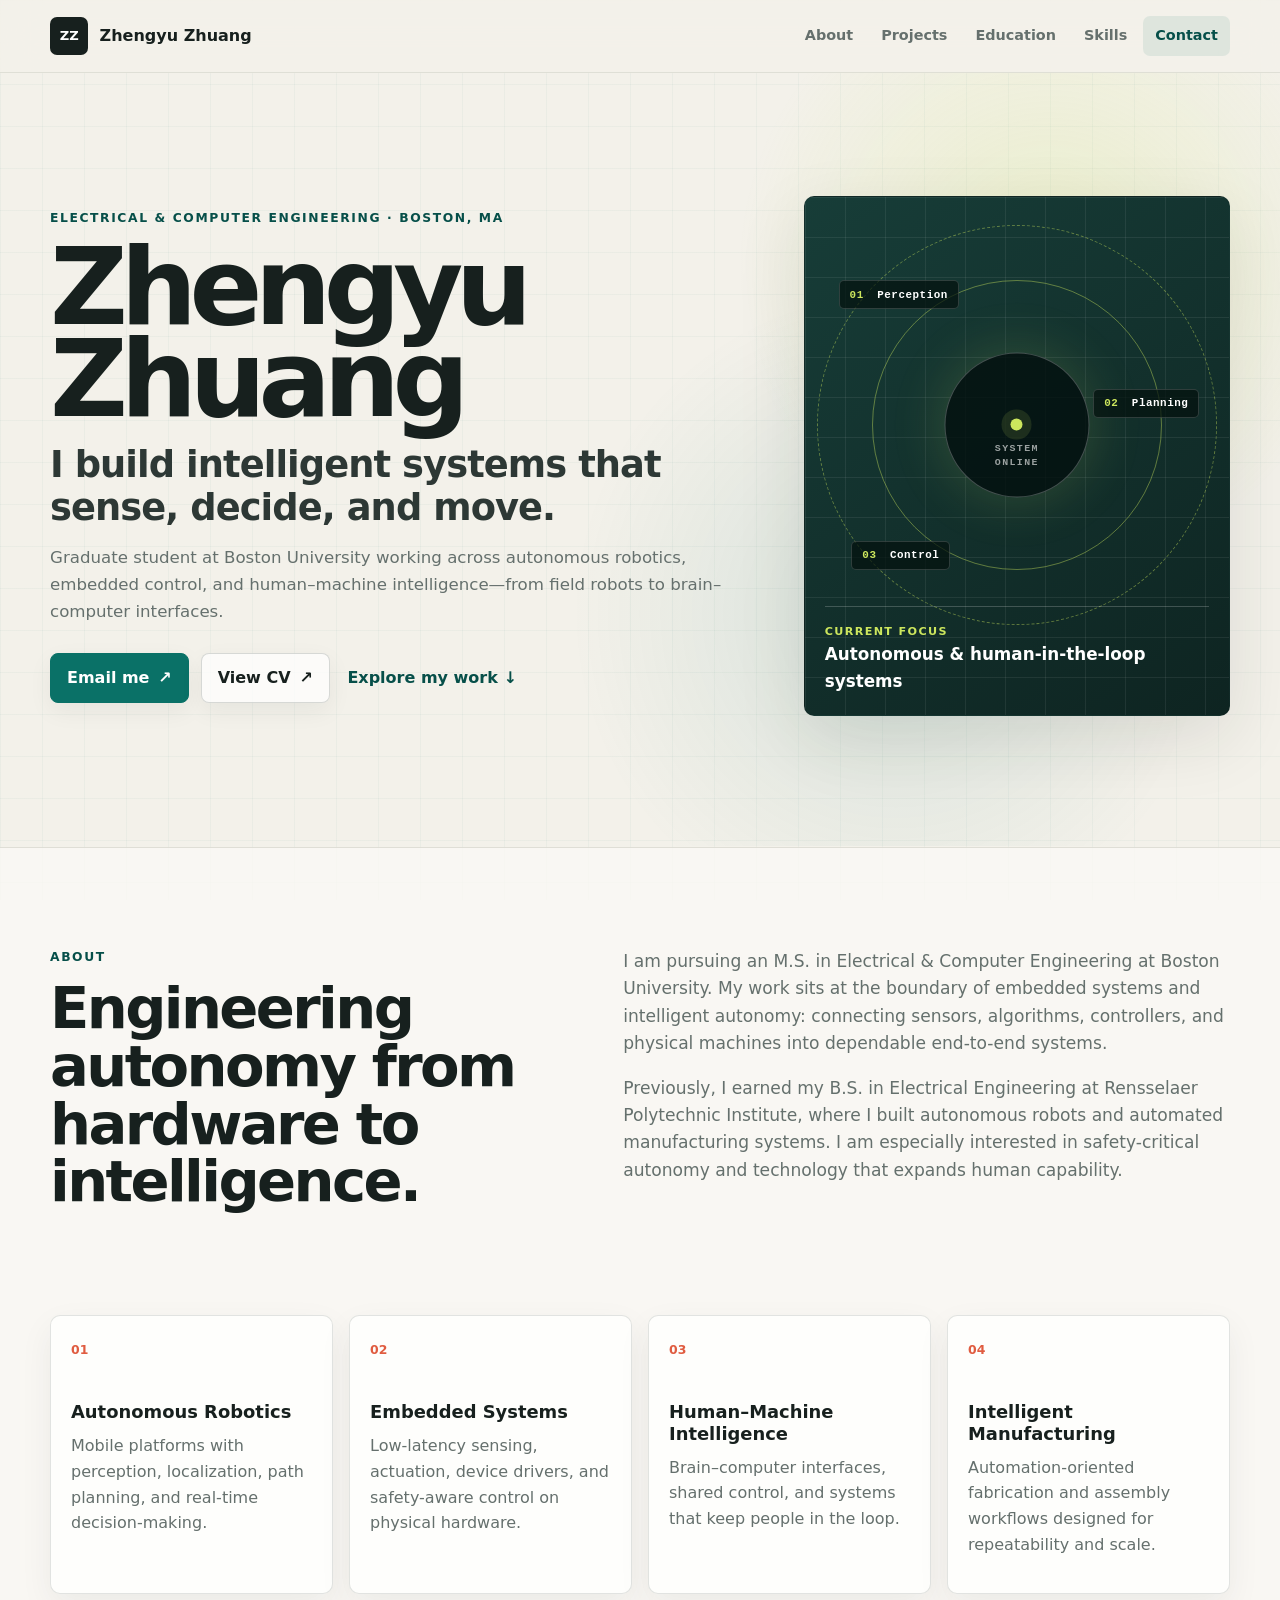
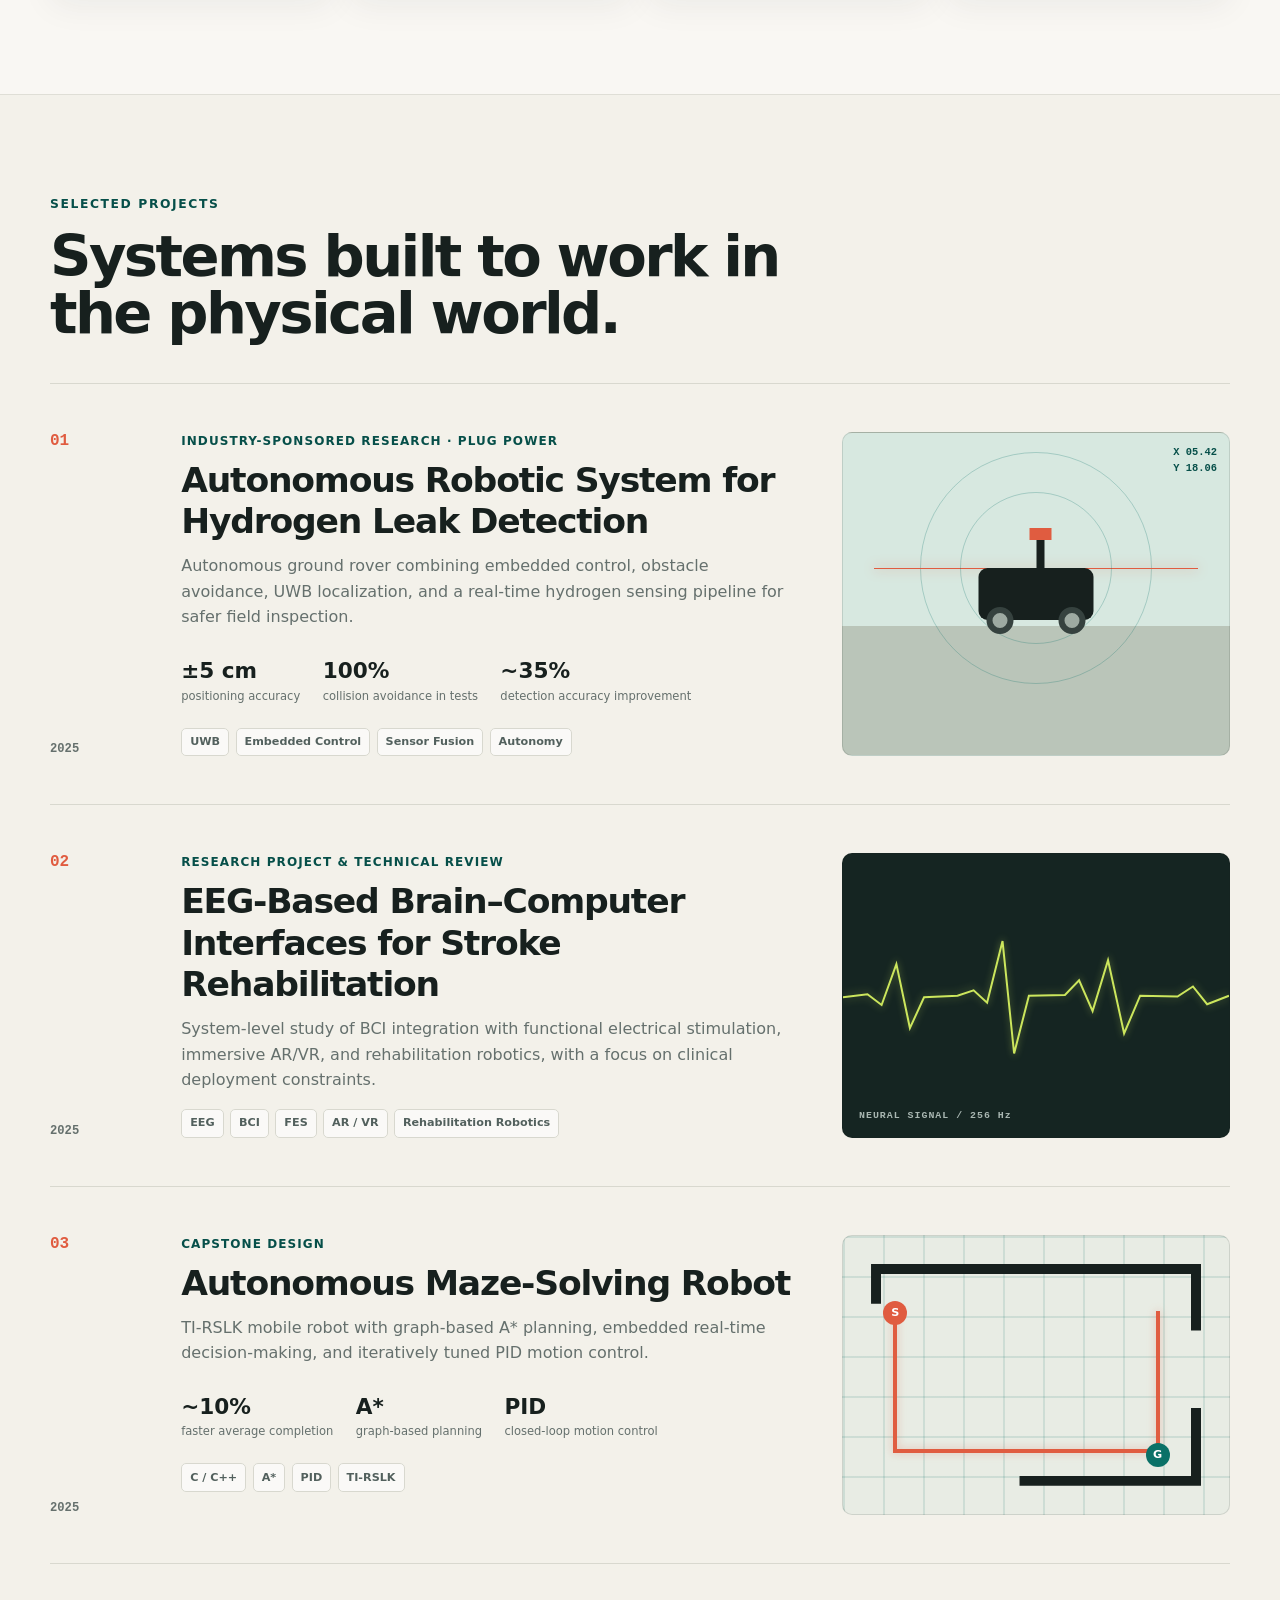
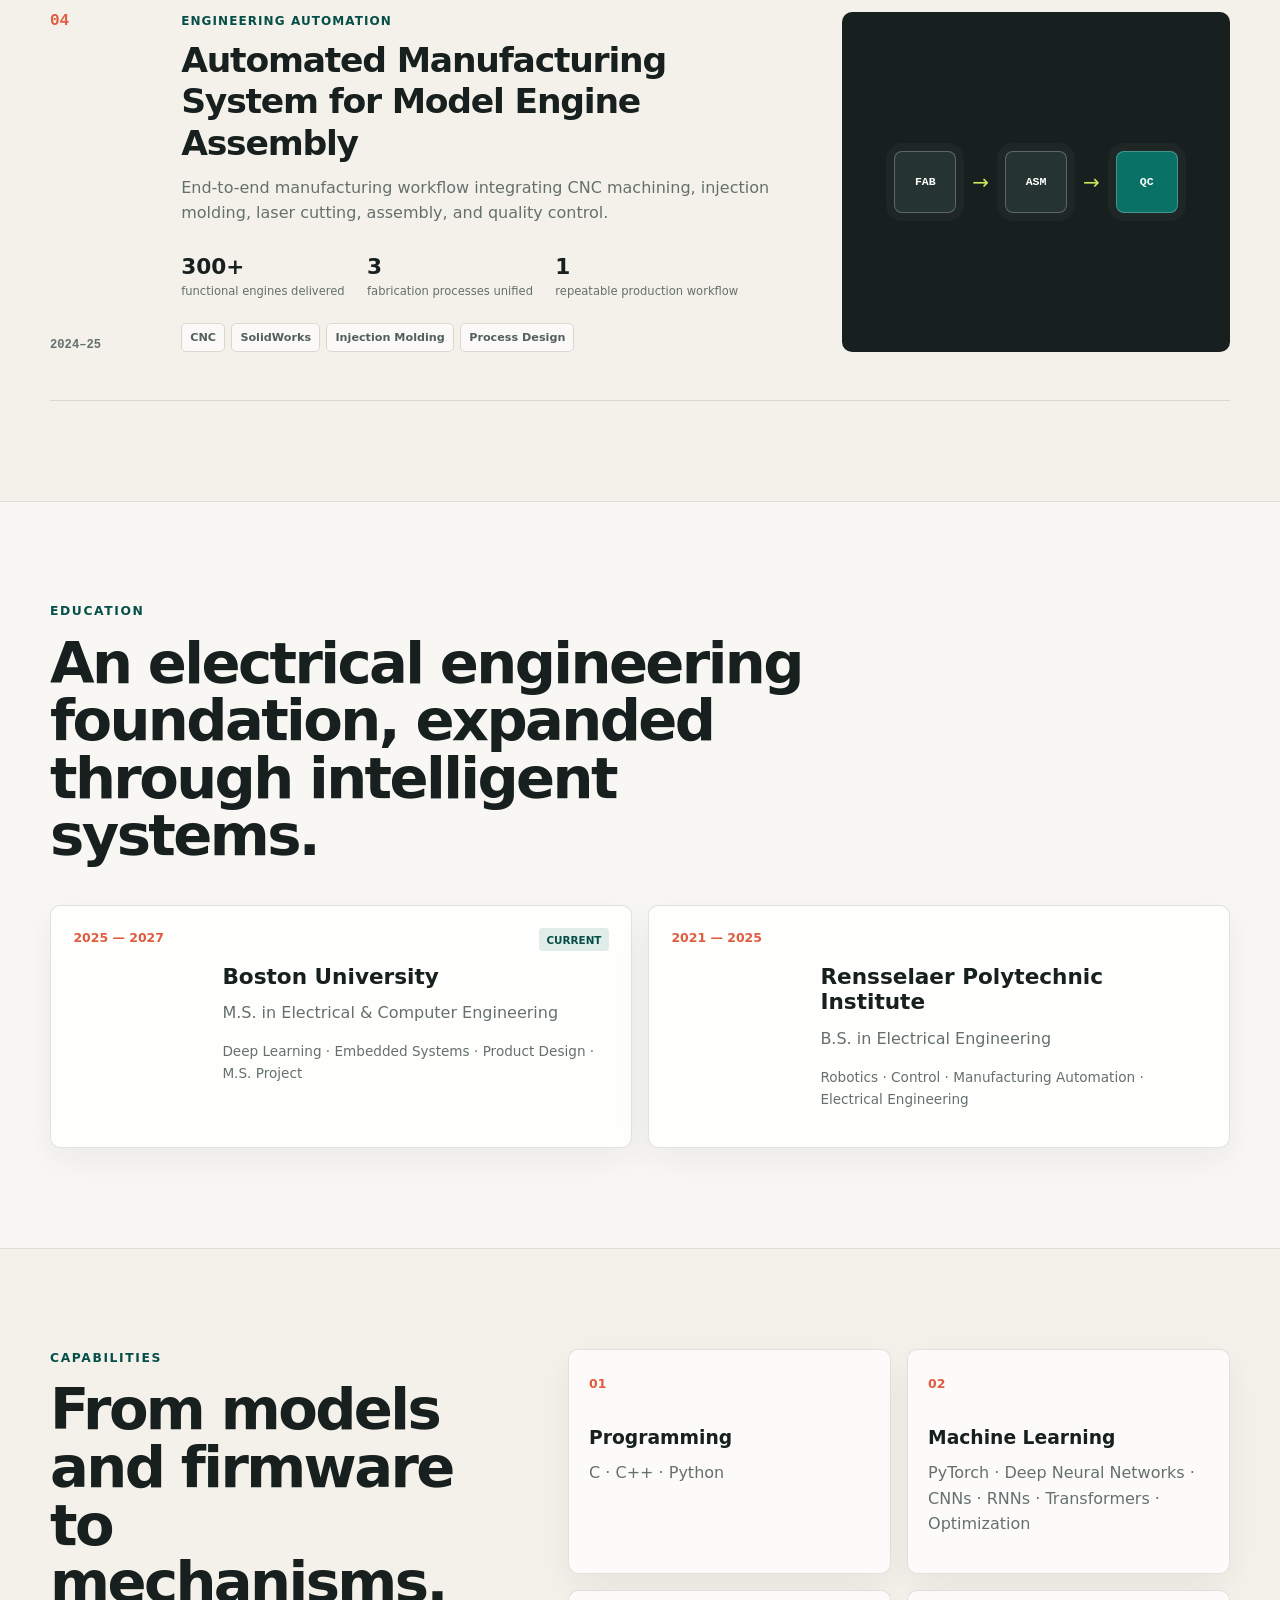
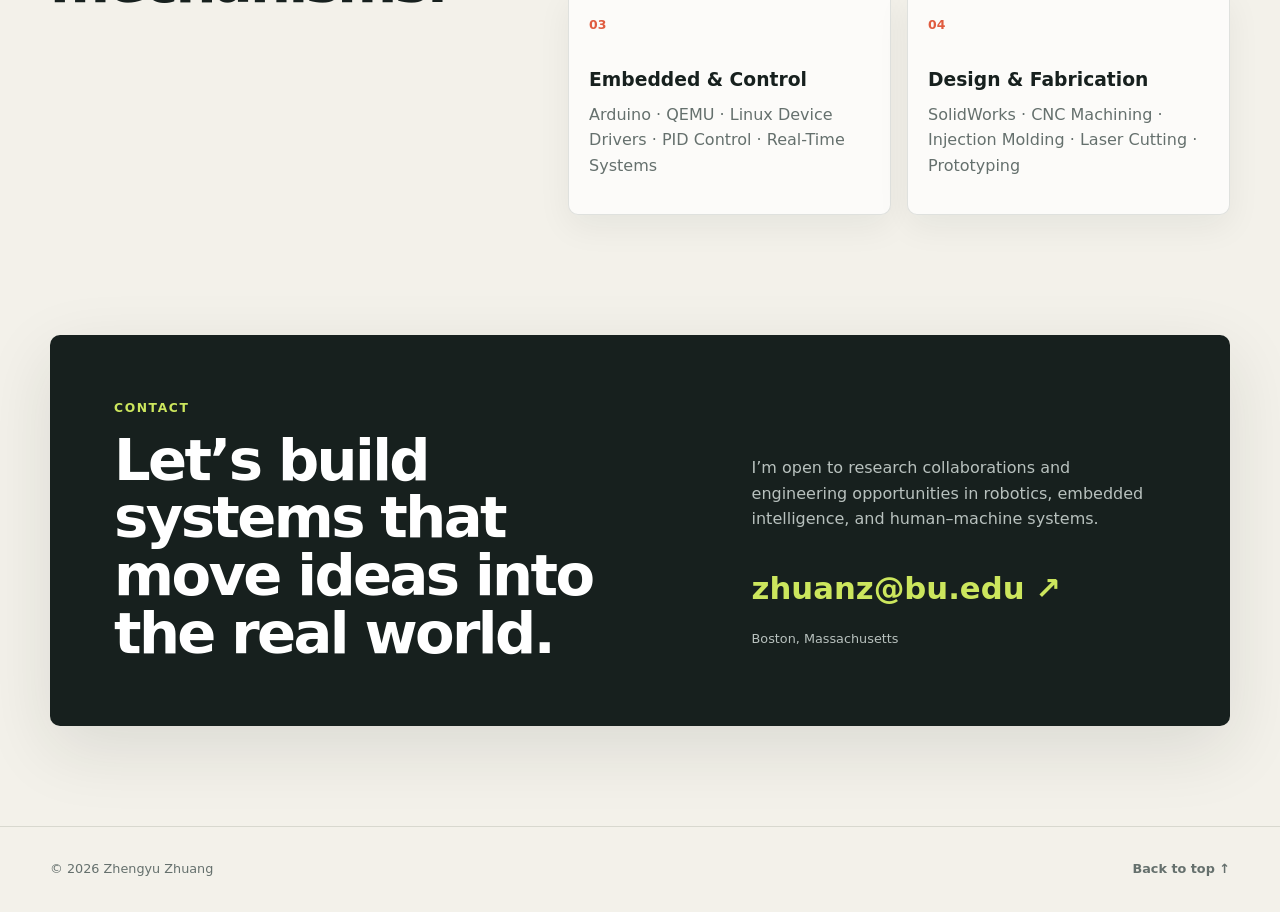
==== index.html @ 69a9e0a8 "Launch personal portfolio website" ====
<!doctype html>
<html lang="en">
<head>
  <meta charset="utf-8">
  <meta name="viewport" content="width=device-width, initial-scale=1">
  <meta name="description" content="Zhengyu Zhuang — electrical and computer engineering graduate student building autonomous robots, embedded systems, and human-machine interfaces.">
  <meta name="theme-color" content="#f3f1ea">
  <title>Zhengyu Zhuang · Robotics & Embedded Intelligence</title>
  <link rel="stylesheet" href="styles.css">
  <script src="script.js" defer></script>
</head>
<body>
  <a class="skip-link" href="#main">Skip to content</a>

  <header class="site-header" id="top">
    <nav class="nav-shell" aria-label="Primary navigation">
      <a class="brand" href="#top" aria-label="Zhengyu Zhuang, home">
        <span class="brand-mark">ZZ</span>
        <span>Zhengyu Zhuang</span>
      </a>
      <button class="nav-toggle" type="button" aria-expanded="false" aria-controls="nav-links" aria-label="Open navigation">
        <span></span><span></span>
      </button>
      <div class="nav-links" id="nav-links">
        <a href="#about">About</a>
        <a href="#projects">Projects</a>
        <a href="#education">Education</a>
        <a href="#skills">Skills</a>
        <a href="#contact">Contact</a>
      </div>
    </nav>
  </header>

  <main id="main">
    <section class="hero section-band" aria-labelledby="hero-title">
      <div class="page-grid hero-grid">
        <div class="hero-copy reveal">
          <p class="eyebrow">Electrical & Computer Engineering · Boston, MA</p>
          <h1 id="hero-title">Zhengyu<br>Zhuang</h1>
          <p class="hero-tagline">I build intelligent systems that sense, decide, and move.</p>
          <p class="hero-summary">Graduate student at Boston University working across autonomous robotics, embedded control, and human–machine intelligence—from field robots to brain–computer interfaces.</p>
          <div class="hero-actions">
            <a class="button button-primary" href="mailto:zhuanz@bu.edu">Email me <span aria-hidden="true">↗</span></a>
            <a class="button" href="assets/Zhengyu_Zhuang_CV.pdf" target="_blank" rel="noopener">View CV <span aria-hidden="true">↗</span></a>
            <a class="text-link" href="#projects">Explore my work <span aria-hidden="true">↓</span></a>
          </div>
        </div>

        <div class="hero-visual reveal" aria-label="Abstract robotics system diagram">
          <div class="visual-grid" aria-hidden="true"></div>
          <div class="orbit orbit-one" aria-hidden="true"></div>
          <div class="orbit orbit-two" aria-hidden="true"></div>
          <div class="robot-core" aria-hidden="true">
            <span class="core-dot"></span>
            <span class="core-label">SYSTEM<br>ONLINE</span>
          </div>
          <div class="metric metric-a"><span>01</span> Perception</div>
          <div class="metric metric-b"><span>02</span> Planning</div>
          <div class="metric metric-c"><span>03</span> Control</div>
          <div class="visual-caption">
            <span>Current focus</span>
            <strong>Autonomous & human-in-the-loop systems</strong>
          </div>
        </div>
      </div>
    </section>

    <section class="section-band about-band" id="about" aria-labelledby="about-title">
      <div class="page-grid">
        <div class="about-grid">
          <div class="section-heading reveal">
            <p class="eyebrow">About</p>
            <h2 id="about-title">Engineering autonomy from hardware to intelligence.</h2>
          </div>
          <div class="about-copy reveal">
            <p>I am pursuing an M.S. in Electrical & Computer Engineering at Boston University. My work sits at the boundary of embedded systems and intelligent autonomy: connecting sensors, algorithms, controllers, and physical machines into dependable end-to-end systems.</p>
            <p>Previously, I earned my B.S. in Electrical Engineering at Rensselaer Polytechnic Institute, where I built autonomous robots and automated manufacturing systems. I am especially interested in safety-critical autonomy and technology that expands human capability.</p>
          </div>
        </div>

        <div class="interest-grid">
          <article class="interest-card reveal"><span>01</span><h3>Autonomous Robotics</h3><p>Mobile platforms with perception, localization, path planning, and real-time decision-making.</p></article>
          <article class="interest-card reveal"><span>02</span><h3>Embedded Systems</h3><p>Low-latency sensing, actuation, device drivers, and safety-aware control on physical hardware.</p></article>
          <article class="interest-card reveal"><span>03</span><h3>Human–Machine Intelligence</h3><p>Brain–computer interfaces, shared control, and systems that keep people in the loop.</p></article>
          <article class="interest-card reveal"><span>04</span><h3>Intelligent Manufacturing</h3><p>Automation-oriented fabrication and assembly workflows designed for repeatability and scale.</p></article>
        </div>
      </div>
    </section>

    <section class="section-band" id="projects" aria-labelledby="projects-title">
      <div class="page-grid">
        <div class="section-heading reveal">
          <p class="eyebrow">Selected projects</p>
          <h2 id="projects-title">Systems built to work in the physical world.</h2>
        </div>

        <div class="project-list">
          <article class="project-card reveal">
            <div class="project-index"><span>01</span><span>2025</span></div>
            <div class="project-content">
              <p class="project-kicker">Industry-sponsored research · Plug Power</p>
              <h3>Autonomous Robotic System for Hydrogen Leak Detection</h3>
              <p>Autonomous ground rover combining embedded control, obstacle avoidance, UWB localization, and a real-time hydrogen sensing pipeline for safer field inspection.</p>
              <ul class="results">
                <li><strong>±5 cm</strong><span>positioning accuracy</span></li>
                <li><strong>100%</strong><span>collision avoidance in tests</span></li>
                <li><strong>~35%</strong><span>detection accuracy improvement</span></li>
              </ul>
              <div class="tag-row"><span>UWB</span><span>Embedded Control</span><span>Sensor Fusion</span><span>Autonomy</span></div>
            </div>
            <div class="project-graphic rover-graphic" aria-hidden="true">
              <div class="scan-line"></div><div class="rover"><i></i><i></i><b></b></div>
              <span class="coordinate">X 05.42<br>Y 18.06</span>
            </div>
          </article>

          <article class="project-card reveal">
            <div class="project-index"><span>02</span><span>2025</span></div>
            <div class="project-content">
              <p class="project-kicker">Research project & technical review</p>
              <h3>EEG-Based Brain–Computer Interfaces for Stroke Rehabilitation</h3>
              <p>System-level study of BCI integration with functional electrical stimulation, immersive AR/VR, and rehabilitation robotics, with a focus on clinical deployment constraints.</p>
              <div class="tag-row"><span>EEG</span><span>BCI</span><span>FES</span><span>AR / VR</span><span>Rehabilitation Robotics</span></div>
            </div>
            <div class="project-graphic signal-graphic" aria-hidden="true">
              <svg viewBox="0 0 600 220" preserveAspectRatio="none"><path d="M0 112 L38 108 L60 122 L83 69 L104 152 L126 112 L178 110 L203 103 L224 119 L248 39 L266 185 L289 110 L345 109 L367 90 L388 130 L412 64 L437 159 L462 110 L520 111 L544 98 L566 121 L600 110"/></svg>
              <span>NEURAL SIGNAL / 256 Hz</span>
            </div>
          </article>

          <article class="project-card reveal">
            <div class="project-index"><span>03</span><span>2025</span></div>
            <div class="project-content">
              <p class="project-kicker">Capstone design</p>
              <h3>Autonomous Maze-Solving Robot</h3>
              <p>TI-RSLK mobile robot with graph-based A* planning, embedded real-time decision-making, and iteratively tuned PID motion control.</p>
              <ul class="results"><li><strong>~10%</strong><span>faster average completion</span></li><li><strong>A*</strong><span>graph-based planning</span></li><li><strong>PID</strong><span>closed-loop motion control</span></li></ul>
              <div class="tag-row"><span>C / C++</span><span>A*</span><span>PID</span><span>TI-RSLK</span></div>
            </div>
            <div class="project-graphic maze-graphic" aria-hidden="true">
              <div class="maze"></div><div class="path"></div><span class="start">S</span><span class="finish">G</span>
            </div>
          </article>

          <article class="project-card reveal">
            <div class="project-index"><span>04</span><span>2024–25</span></div>
            <div class="project-content">
              <p class="project-kicker">Engineering automation</p>
              <h3>Automated Manufacturing System for Model Engine Assembly</h3>
              <p>End-to-end manufacturing workflow integrating CNC machining, injection molding, laser cutting, assembly, and quality control.</p>
              <ul class="results"><li><strong>300+</strong><span>functional engines delivered</span></li><li><strong>3</strong><span>fabrication processes unified</span></li><li><strong>1</strong><span>repeatable production workflow</span></li></ul>
              <div class="tag-row"><span>CNC</span><span>SolidWorks</span><span>Injection Molding</span><span>Process Design</span></div>
            </div>
            <div class="project-graphic factory-graphic" aria-hidden="true">
              <span>FAB</span><i>→</i><span>ASM</span><i>→</i><span>QC</span>
            </div>
          </article>
        </div>
      </div>
    </section>

    <section class="section-band education-band" id="education" aria-labelledby="education-title">
      <div class="page-grid">
        <div class="section-heading reveal"><p class="eyebrow">Education</p><h2 id="education-title">An electrical engineering foundation, expanded through intelligent systems.</h2></div>
        <div class="timeline">
          <article class="timeline-item reveal">
            <time>2025 — 2027</time>
            <div><p class="timeline-status">Current</p><h3>Boston University</h3><p>M.S. in Electrical & Computer Engineering</p><p class="coursework">Deep Learning · Embedded Systems · Product Design · M.S. Project</p></div>
          </article>
          <article class="timeline-item reveal">
            <time>2021 — 2025</time>
            <div><h3>Rensselaer Polytechnic Institute</h3><p>B.S. in Electrical Engineering</p><p class="coursework">Robotics · Control · Manufacturing Automation · Electrical Engineering</p></div>
          </article>
        </div>
      </div>
    </section>

    <section class="section-band" id="skills" aria-labelledby="skills-title">
      <div class="page-grid skills-layout">
        <div class="section-heading reveal"><p class="eyebrow">Capabilities</p><h2 id="skills-title">From models and firmware to mechanisms.</h2></div>
        <div class="skills-grid">
          <article class="skill-card reveal"><span>01</span><h3>Programming</h3><p>C · C++ · Python</p></article>
          <article class="skill-card reveal"><span>02</span><h3>Machine Learning</h3><p>PyTorch · Deep Neural Networks · CNNs · RNNs · Transformers · Optimization</p></article>
          <article class="skill-card reveal"><span>03</span><h3>Embedded & Control</h3><p>Arduino · QEMU · Linux Device Drivers · PID Control · Real-Time Systems</p></article>
          <article class="skill-card reveal"><span>04</span><h3>Design & Fabrication</h3><p>SolidWorks · CNC Machining · Injection Molding · Laser Cutting · Prototyping</p></article>
        </div>
      </div>
    </section>

    <section class="section-band contact-band" id="contact" aria-labelledby="contact-title">
      <div class="page-grid contact-card reveal">
        <div><p class="eyebrow">Contact</p><h2 id="contact-title">Let’s build systems that move ideas into the real world.</h2></div>
        <div class="contact-copy"><p>I’m open to research collaborations and engineering opportunities in robotics, embedded intelligence, and human–machine systems.</p><a class="contact-email" href="mailto:zhuanz@bu.edu">zhuanz@bu.edu <span aria-hidden="true">↗</span></a><p class="location">Boston, Massachusetts</p></div>
      </div>
    </section>
  </main>

  <footer class="site-footer"><div class="page-grid"><span>© <span id="year"></span> Zhengyu Zhuang</span><a href="#top">Back to top ↑</a></div></footer>
</body>
</html>
---- styles.css ----
:root{--bg:#f3f1ea;--paper:#faf9f5;--ink:#17201e;--muted:#65706d;--line:#d8d8cf;--teal:#0a7167;--teal-dark:#064f49;--coral:#e05c40;--soft:#dfece7;--lime:#cce65d;--max:1180px;--radius:10px;--shadow:0 22px 70px rgba(23,32,30,.11);--header:72px}
*{box-sizing:border-box}html{scroll-behavior:smooth;scroll-padding-top:var(--header)}body{margin:0;background:var(--bg);color:var(--ink);font-family:Inter,ui-sans-serif,system-ui,-apple-system,"Segoe UI",sans-serif;line-height:1.6;text-rendering:optimizeLegibility}body::before{content:"";position:fixed;inset:0;z-index:-1;pointer-events:none;background-image:linear-gradient(rgba(10,113,103,.035) 1px,transparent 1px),linear-gradient(90deg,rgba(10,113,103,.035) 1px,transparent 1px);background-size:42px 42px}a{color:inherit}button{font:inherit}.page-grid{width:min(var(--max),calc(100% - 40px));margin-inline:auto}.section-band{padding:100px 0}.skip-link{position:fixed;left:1rem;top:1rem;z-index:100;background:var(--ink);color:white;padding:.7rem 1rem;transform:translateY(-160%)}.skip-link:focus{transform:none}.site-header{position:sticky;top:0;z-index:50;min-height:var(--header);border-bottom:1px solid rgba(216,216,207,.75);background:rgba(243,241,234,.84);backdrop-filter:blur(18px);transition:box-shadow .2s}.site-header.has-shadow{box-shadow:0 12px 30px rgba(23,32,30,.08)}.nav-shell{width:min(var(--max),calc(100% - 40px));min-height:var(--header);margin:auto;display:flex;align-items:center;justify-content:space-between;gap:1rem}.brand,.nav-links a,.button,.text-link,.contact-email,.site-footer a{text-decoration:none}.brand{display:flex;align-items:center;gap:.7rem;font-weight:850}.brand-mark{width:2.4rem;height:2.4rem;display:grid;place-items:center;border-radius:7px;background:var(--ink);color:#fff;font-size:.82rem}.nav-links{display:flex;align-items:center;gap:.25rem}.nav-links a{padding:.5rem .75rem;border-radius:7px;color:var(--muted);font-size:.9rem;font-weight:750}.nav-links a:hover,.nav-links a.is-active{background:rgba(10,113,103,.09);color:var(--teal-dark)}.nav-toggle{display:none;width:2.7rem;height:2.7rem;border:1px solid var(--line);border-radius:7px;background:var(--paper)}.nav-toggle span{display:block;width:1.2rem;height:2px;margin:5px auto;background:currentColor}
.hero{min-height:calc(94vh - var(--header));display:grid;align-items:center;overflow:hidden;padding:64px 0 72px}.hero::before{content:"";position:absolute;inset:var(--header) 0 auto;height:calc(94vh - var(--header));z-index:-1;background:radial-gradient(circle at 82% 25%,rgba(204,230,93,.22),transparent 26%),radial-gradient(circle at 70% 70%,rgba(10,113,103,.12),transparent 31%)}.hero-grid{display:grid;grid-template-columns:minmax(0,1.08fr) minmax(340px,.68fr);gap:clamp(2rem,6vw,5.5rem);align-items:center}.eyebrow{margin:0 0 .8rem;color:var(--teal-dark);font-size:.77rem;font-weight:900;letter-spacing:.13em;text-transform:uppercase}h1,h2,h3,p{margin-top:0}h1{margin:0 0 1.25rem;font-size:clamp(4rem,8.4vw,7.5rem);line-height:.85;letter-spacing:-.07em}h2{max-width:840px;margin:0 0 1rem;font-size:clamp(2.2rem,4.5vw,4.25rem);line-height:1;letter-spacing:-.045em}h3{margin-bottom:.65rem;line-height:1.2}.hero-tagline{max-width:760px;margin-bottom:1rem;color:#2d3835;font-size:clamp(1.45rem,2.9vw,2.3rem);line-height:1.16;font-weight:760;letter-spacing:-.025em}.hero-summary{max-width:680px;margin-bottom:1.7rem;color:var(--muted);font-size:1.04rem}.hero-actions{display:flex;align-items:center;flex-wrap:wrap;gap:.75rem}.button{min-height:2.9rem;display:inline-flex;align-items:center;gap:.55rem;padding:.72rem 1rem;border:1px solid rgba(23,32,30,.16);border-radius:8px;background:rgba(255,255,255,.72);font-weight:800;box-shadow:0 8px 24px rgba(23,32,30,.06);transition:.2s}.button:hover{transform:translateY(-2px);box-shadow:0 14px 32px rgba(23,32,30,.12)}.button-primary{border-color:var(--teal);background:var(--teal);color:#fff}.text-link{margin-left:.35rem;color:var(--teal-dark);font-weight:800}.hero-visual{position:relative;min-height:520px;overflow:hidden;border:1px solid rgba(23,32,30,.15);border-radius:var(--radius);background:linear-gradient(145deg,#173d38,#0e2421);box-shadow:var(--shadow);color:#fff}.visual-grid{position:absolute;inset:0;background-image:linear-gradient(rgba(255,255,255,.07) 1px,transparent 1px),linear-gradient(90deg,rgba(255,255,255,.07) 1px,transparent 1px);background-size:40px 40px}.orbit{position:absolute;left:50%;top:44%;border:1px solid rgba(204,230,93,.42);border-radius:50%;transform:translate(-50%,-50%)}.orbit-one{width:290px;height:290px}.orbit-two{width:400px;height:400px;border-style:dashed;animation:spin 32s linear infinite}.robot-core{position:absolute;left:50%;top:44%;width:145px;height:145px;display:grid;place-items:center;border:1px solid rgba(255,255,255,.25);border-radius:50%;background:rgba(3,16,14,.8);transform:translate(-50%,-50%);box-shadow:0 0 55px rgba(204,230,93,.18)}.core-dot{position:absolute;width:12px;height:12px;border-radius:50%;background:var(--lime);box-shadow:0 0 0 9px rgba(204,230,93,.12);animation:pulse 2s infinite}.core-label{position:absolute;top:88px;color:rgba(255,255,255,.6);font:700 .62rem/1.4 ui-monospace,monospace;letter-spacing:.14em;text-align:center}.metric{position:absolute;padding:.48rem .62rem;border:1px solid rgba(255,255,255,.16);border-radius:5px;background:rgba(3,16,14,.7);font:700 .68rem ui-monospace,monospace;letter-spacing:.05em}.metric span{color:var(--lime);margin-right:.4rem}.metric-a{left:8%;top:16%}.metric-b{right:7%;top:37%}.metric-c{left:11%;bottom:28%}.visual-caption{position:absolute;left:1.25rem;right:1.25rem;bottom:1.25rem;padding-top:1rem;border-top:1px solid rgba(255,255,255,.2)}.visual-caption span{display:block;color:var(--lime);font-size:.7rem;font-weight:900;text-transform:uppercase;letter-spacing:.12em}.visual-caption strong{font-size:1.05rem}
.about-band,.education-band{border-block:1px solid rgba(216,216,207,.78);background:rgba(250,249,245,.78)}.about-grid{display:grid;grid-template-columns:.9fr 1.1fr;gap:clamp(2rem,6vw,6rem)}.about-copy p{color:var(--muted);font-size:1.07rem}.interest-grid{display:grid;grid-template-columns:repeat(4,1fr);gap:1rem;margin-top:3rem}.interest-card,.skill-card,.timeline-item{border:1px solid rgba(23,32,30,.12);border-radius:var(--radius);background:rgba(255,255,255,.72);box-shadow:0 12px 34px rgba(23,32,30,.06);transition:.2s}.interest-card:hover,.skill-card:hover,.timeline-item:hover{transform:translateY(-3px);border-color:rgba(10,113,103,.3);box-shadow:0 20px 50px rgba(23,32,30,.1)}.interest-card{min-height:220px;padding:1.25rem}.interest-card span,.skill-card>span{color:var(--coral);font-size:.78rem;font-weight:900}.interest-card h3{margin-top:2.5rem;font-size:1.12rem}.interest-card p,.skill-card p{color:var(--muted)}.section-heading{margin-bottom:2.5rem}
.project-list{border-top:1px solid var(--line)}.project-card{display:grid;grid-template-columns:80px minmax(0,1.1fr) minmax(300px,.7fr);gap:clamp(1.25rem,4vw,3.5rem);padding:3rem 0;border-bottom:1px solid var(--line);align-items:stretch}.project-index{display:flex;flex-direction:column;justify-content:space-between;color:var(--muted);font:800 .76rem ui-monospace,monospace}.project-index span:first-child{color:var(--coral);font-size:1rem}.project-kicker{margin-bottom:.55rem;color:var(--teal-dark);font-size:.75rem;font-weight:900;letter-spacing:.09em;text-transform:uppercase}.project-content h3{max-width:670px;font-size:clamp(1.5rem,2.7vw,2.35rem);letter-spacing:-.035em}.project-content>p:not(.project-kicker){max-width:720px;color:var(--muted)}.results{display:flex;gap:1.4rem;padding:0;margin:1.5rem 0;list-style:none}.results li{min-width:90px}.results strong{display:block;font-size:1.35rem}.results span{display:block;color:var(--muted);font-size:.72rem;line-height:1.3}.tag-row{display:flex;flex-wrap:wrap;gap:.4rem}.tag-row span{padding:.28rem .5rem;border:1px solid var(--line);border-radius:5px;background:rgba(255,255,255,.6);color:#52605d;font-size:.7rem;font-weight:800}.project-graphic{position:relative;min-height:280px;overflow:hidden;border:1px solid rgba(23,32,30,.13);border-radius:var(--radius);background:#e7ebe4}.rover-graphic{background:linear-gradient(180deg,#d7e8e0 0 60%,#bac5b9 60%)}.rover-graphic::before,.rover-graphic::after{content:"";position:absolute;border:1px solid rgba(10,113,103,.25);border-radius:50%;left:50%;top:42%;transform:translate(-50%,-50%)}.rover-graphic::before{width:230px;height:230px}.rover-graphic::after{width:150px;height:150px}.scan-line{position:absolute;left:8%;right:8%;top:42%;height:1px;background:var(--coral);box-shadow:0 0 12px var(--coral);animation:scan 3s ease-in-out infinite}.rover{position:absolute;left:50%;top:50%;width:115px;height:52px;border-radius:9px;background:var(--ink);transform:translate(-50%,-50%);z-index:2}.rover i{position:absolute;bottom:-14px;width:27px;height:27px;border:6px solid #36423f;border-radius:50%;background:#9eaaa2}.rover i:first-child{left:8px}.rover i:nth-child(2){right:8px}.rover b{position:absolute;left:50%;top:-32px;width:8px;height:33px;background:var(--ink)}.rover b::before{content:"";position:absolute;left:-7px;top:-8px;width:22px;height:12px;background:var(--coral)}.coordinate{position:absolute;right:12px;top:12px;color:var(--teal-dark);font:700 .65rem/1.5 ui-monospace,monospace}.signal-graphic{display:grid;place-items:center;background:#152522}.signal-graphic svg{width:100%;height:60%;overflow:visible}.signal-graphic path{fill:none;stroke:var(--lime);stroke-width:2;vector-effect:non-scaling-stroke;filter:drop-shadow(0 0 6px rgba(204,230,93,.45));stroke-dasharray:1200;animation:draw 5s linear infinite}.signal-graphic span{position:absolute;left:1rem;bottom:1rem;color:#a9b7b2;font:700 .62rem ui-monospace,monospace;letter-spacing:.1em}.maze-graphic{background-color:#e8ece4;background-image:linear-gradient(rgba(10,113,103,.12) 2px,transparent 2px),linear-gradient(90deg,rgba(10,113,103,.12) 2px,transparent 2px);background-size:40px 40px}.maze{position:absolute;inset:28px;border:10px solid var(--ink);clip-path:polygon(0 0,100% 0,100% 30%,75% 30%,75% 65%,100% 65%,100% 100%,45% 100%,45% 72%,15% 72%,15% 42%,55% 42%,55% 18%,0 18%)}.path{position:absolute;left:13%;top:27%;width:69%;height:51%;border-left:4px solid var(--coral);border-bottom:4px solid var(--coral);border-right:4px solid var(--coral);filter:drop-shadow(0 0 4px rgba(224,92,64,.35))}.start,.finish{position:absolute;z-index:2;width:24px;height:24px;display:grid;place-items:center;border-radius:50%;background:var(--coral);color:#fff;font-size:.7rem;font-weight:900}.start{left:calc(13% - 10px);top:calc(27% - 10px)}.finish{right:calc(18% - 10px);top:calc(78% - 10px);background:var(--teal)}.factory-graphic{display:flex;align-items:center;justify-content:center;gap:1rem;background:#17201e;color:#fff}.factory-graphic span{width:62px;height:62px;display:grid;place-items:center;border:1px solid rgba(255,255,255,.25);border-radius:8px;background:#263431;font:800 .72rem ui-monospace,monospace;box-shadow:0 0 0 8px rgba(255,255,255,.03)}.factory-graphic span:last-child{background:var(--teal)}.factory-graphic i{color:var(--lime);font-style:normal;font-size:1.25rem}
.timeline{display:grid;grid-template-columns:1fr 1fr;gap:1rem}.timeline-item{display:grid;grid-template-columns:125px 1fr;gap:1.5rem;min-height:230px;padding:1.4rem}.timeline-item time{color:var(--coral);font-size:.78rem;font-weight:900}.timeline-item h3{margin-top:2.2rem;font-size:1.35rem}.timeline-item p{color:var(--muted)}.timeline-status{float:right!important;margin:0!important;padding:.2rem .45rem;border-radius:4px;background:var(--soft);color:var(--teal-dark)!important;font-size:.65rem;font-weight:900;text-transform:uppercase}.coursework{font-size:.85rem}.skills-layout{display:grid;grid-template-columns:.8fr 1.2fr;gap:clamp(2rem,6vw,6rem)}.skills-grid{display:grid;grid-template-columns:1fr 1fr;gap:1rem}.skill-card{min-height:180px;padding:1.25rem}.skill-card h3{margin-top:2rem}.contact-band{padding-top:20px}.contact-card{display:grid;grid-template-columns:1.15fr .85fr;gap:clamp(2rem,6vw,6rem);padding:clamp(2rem,5vw,5rem);border-radius:var(--radius);background:#17201e;color:#fff;box-shadow:var(--shadow)}.contact-card .eyebrow{color:var(--lime)}.contact-card h2{margin-bottom:0}.contact-copy{align-self:end}.contact-copy>p{color:#b8c1be}.contact-email{display:inline-block;margin:1rem 0;color:var(--lime);font-size:clamp(1.25rem,2.4vw,2rem);font-weight:800}.location{font-size:.8rem}.site-footer{padding:2rem 0;border-top:1px solid var(--line);color:var(--muted);font-size:.8rem}.site-footer .page-grid{display:flex;justify-content:space-between}.site-footer a{font-weight:800}
.reveal{opacity:0;transform:translateY(20px);transition:opacity .65s ease,transform .65s ease}.reveal.is-visible{opacity:1;transform:none}@keyframes spin{to{transform:translate(-50%,-50%) rotate(360deg)}}@keyframes pulse{50%{box-shadow:0 0 0 17px rgba(204,230,93,0)}}@keyframes scan{50%{top:65%}}@keyframes draw{0%{stroke-dashoffset:1200}to{stroke-dashoffset:0}}
@media (prefers-reduced-motion:reduce){html{scroll-behavior:auto}*,*::before,*::after{animation-duration:.01ms!important;animation-iteration-count:1!important;transition-duration:.01ms!important}.reveal{opacity:1;transform:none}}
@media (max-width:940px){.nav-toggle{display:block}.nav-links{position:absolute;left:20px;right:20px;top:calc(var(--header) - 2px);display:none;flex-direction:column;align-items:stretch;padding:.65rem;border:1px solid var(--line);border-radius:8px;background:var(--paper);box-shadow:var(--shadow)}.nav-links.is-open{display:flex}.nav-links a{padding:.75rem}.hero-grid,.about-grid,.skills-layout,.contact-card{grid-template-columns:1fr}.hero-visual{min-height:440px}.interest-grid{grid-template-columns:1fr 1fr}.project-card{grid-template-columns:55px 1fr}.project-graphic{grid-column:2}.timeline{grid-template-columns:1fr}}
@media (max-width:620px){.page-grid,.nav-shell{width:min(100% - 26px,var(--max))}.section-band{padding:72px 0}.hero{padding-top:44px}h1{font-size:clamp(3.45rem,18vw,5.5rem)}.hero-actions{align-items:flex-start;flex-direction:column}.text-link{margin:.5rem 0 0}.hero-visual{min-height:380px}.orbit-one{width:220px;height:220px}.orbit-two{width:300px;height:300px}.interest-grid,.skills-grid{grid-template-columns:1fr}.interest-card{min-height:170px}.interest-card h3{margin-top:1.5rem}.project-card{grid-template-columns:1fr;padding:2.3rem 0}.project-index{flex-direction:row}.project-graphic{grid-column:auto;min-height:230px}.results{gap:.8rem;flex-wrap:wrap}.timeline-item{grid-template-columns:1fr;gap:.2rem}.timeline-item h3{margin-top:.5rem}.contact-card{padding:1.6rem}.site-footer .page-grid{gap:1rem;flex-direction:column}}
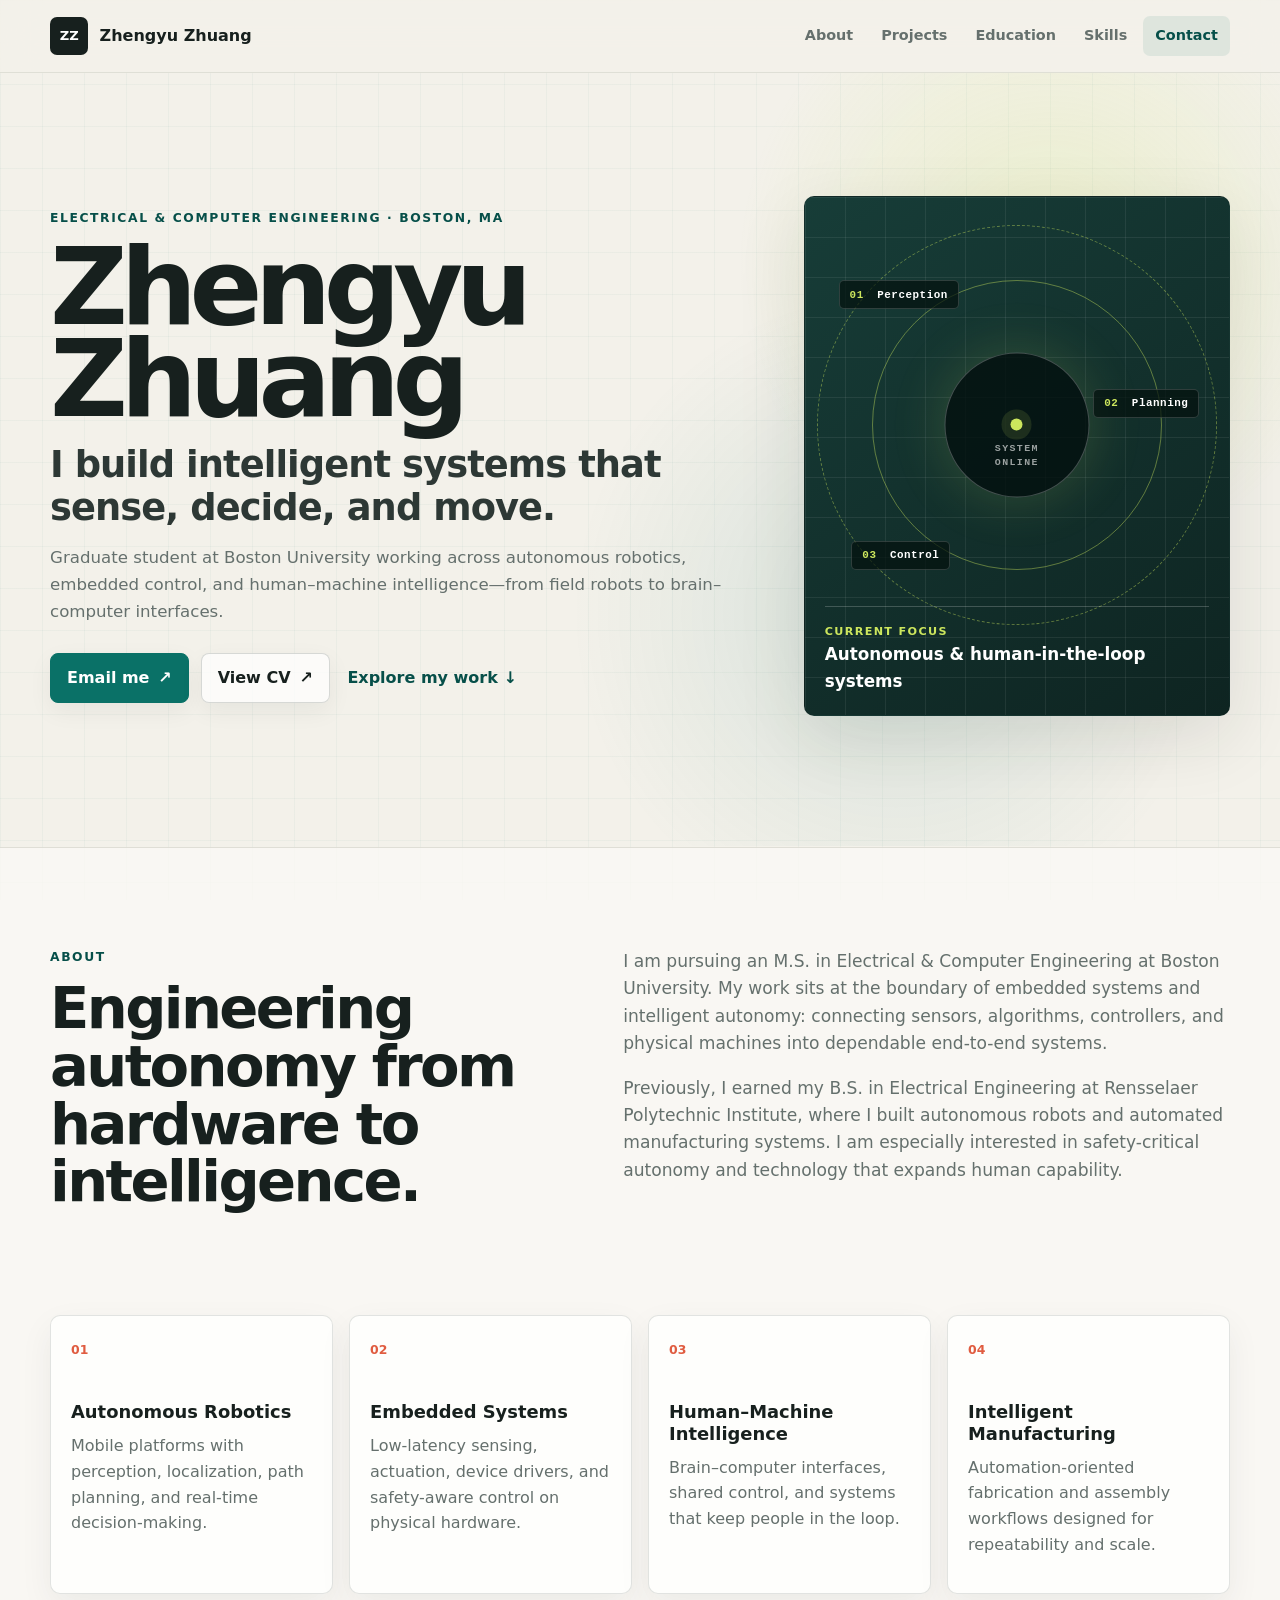
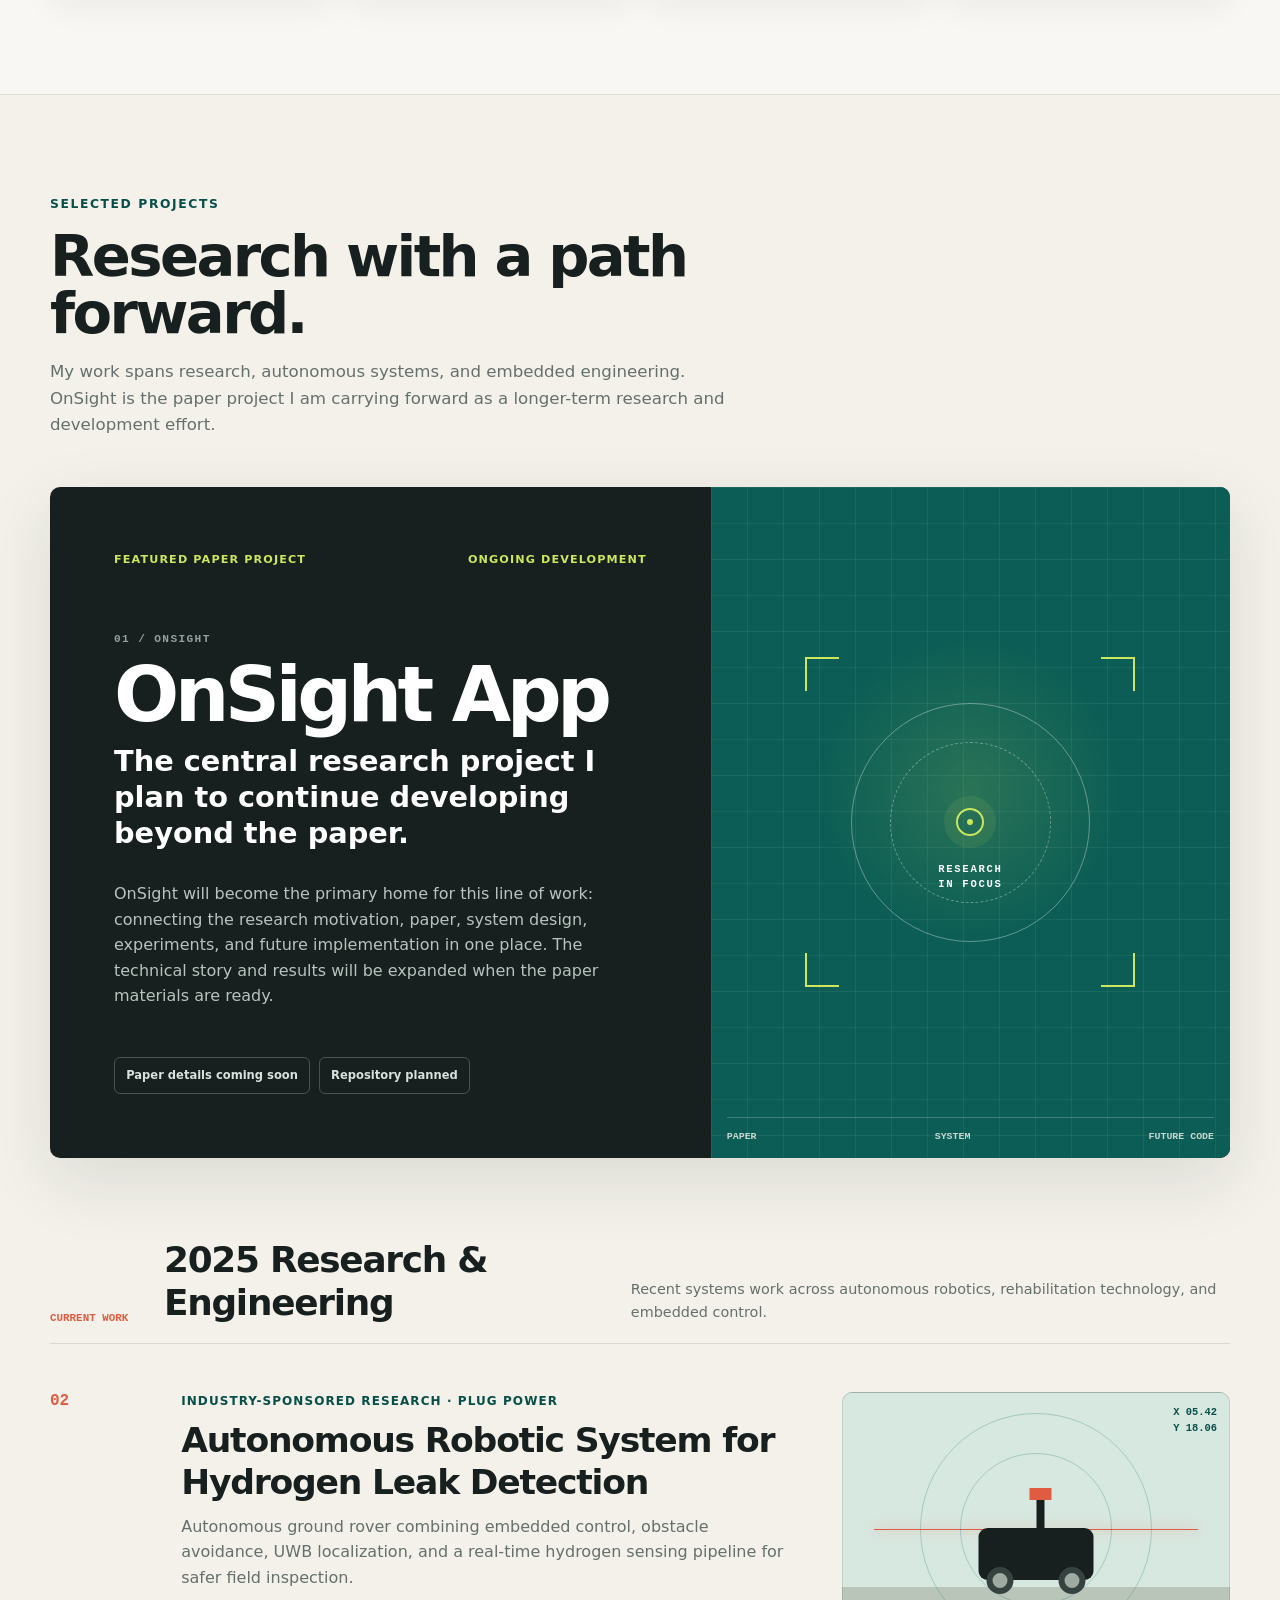
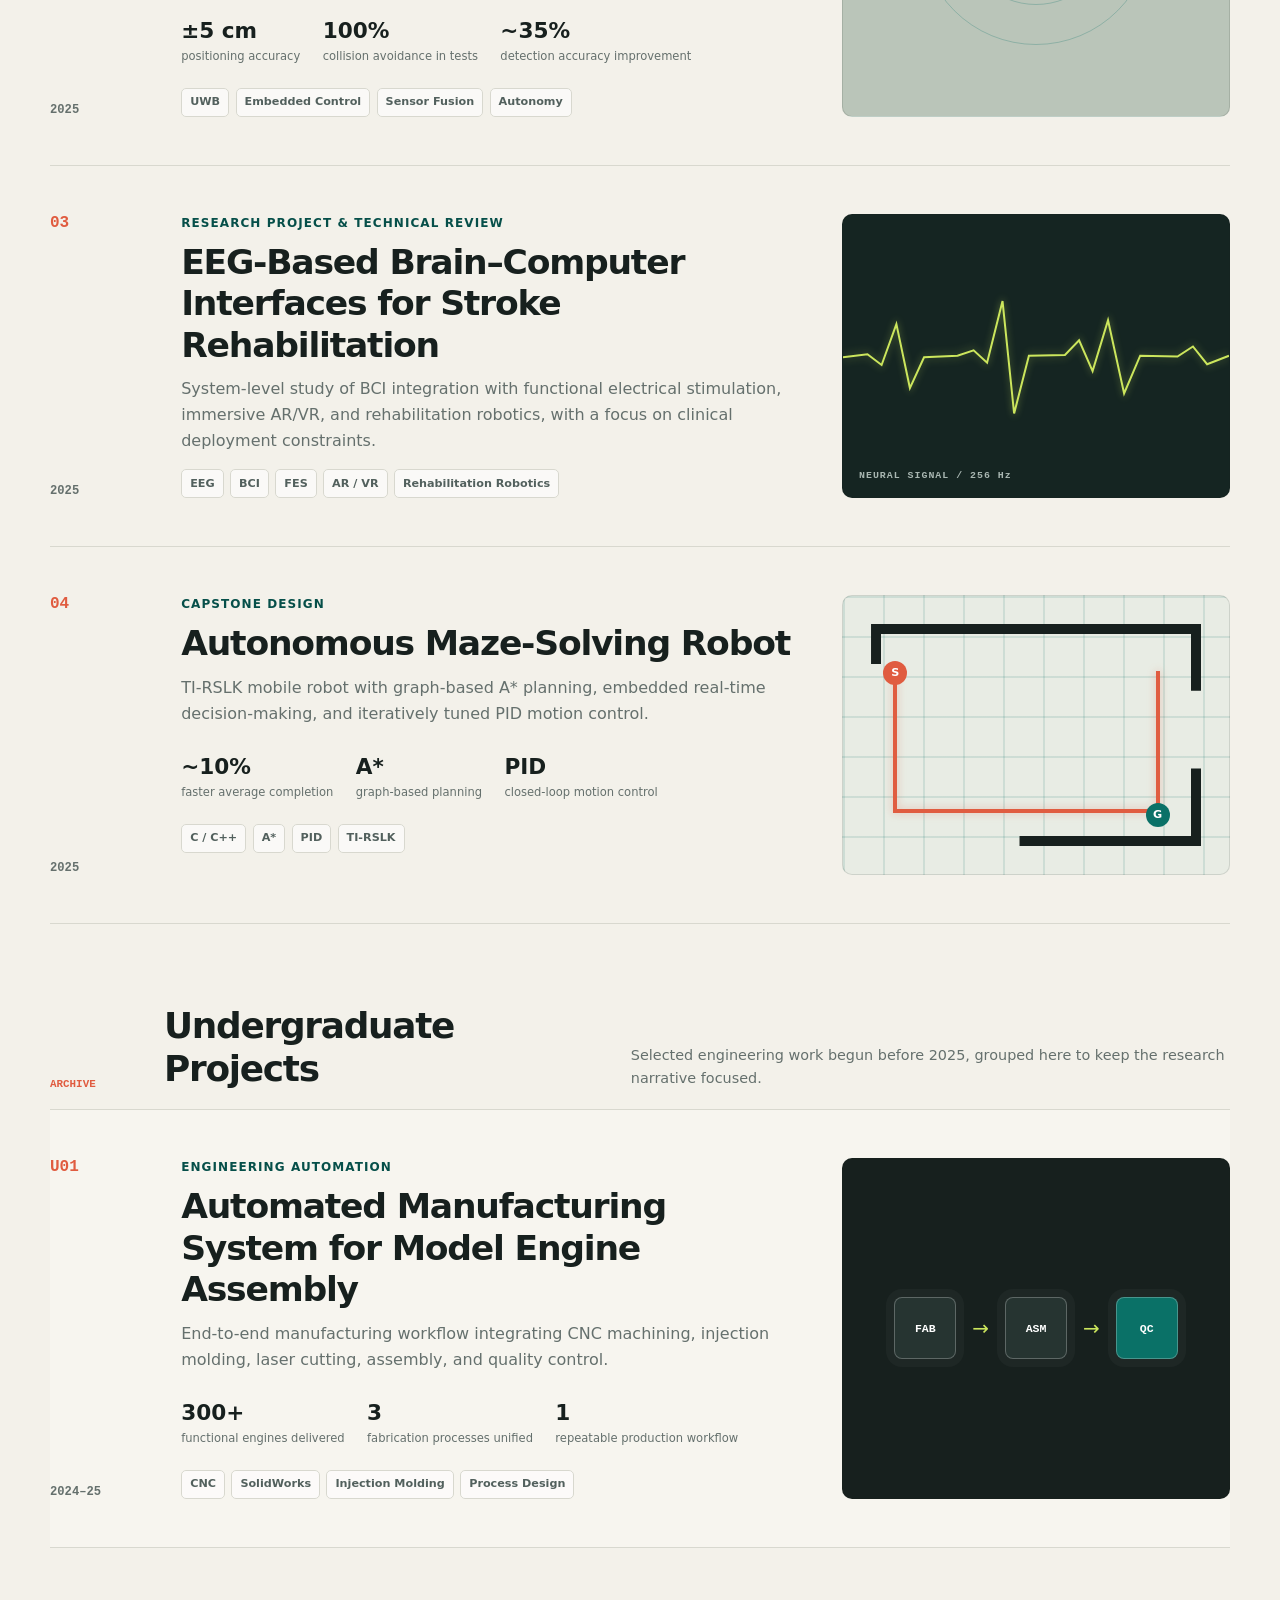
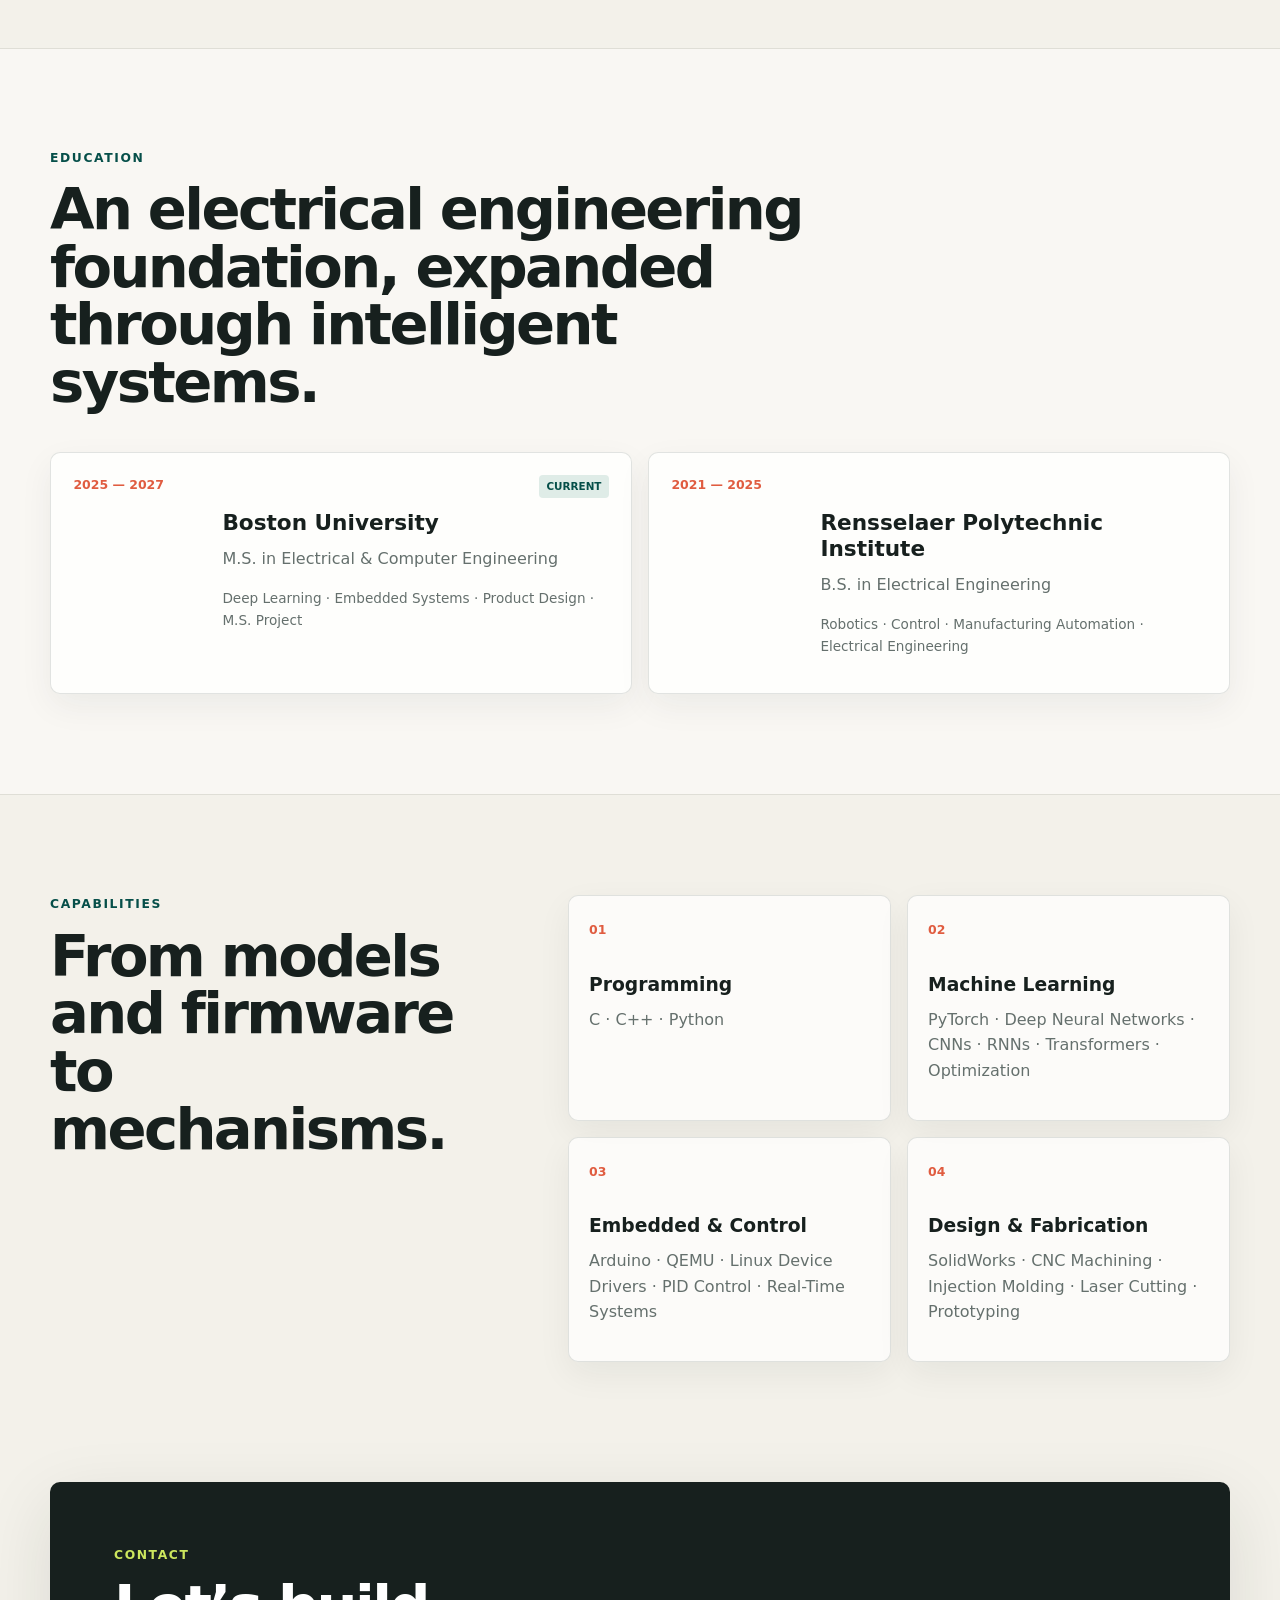
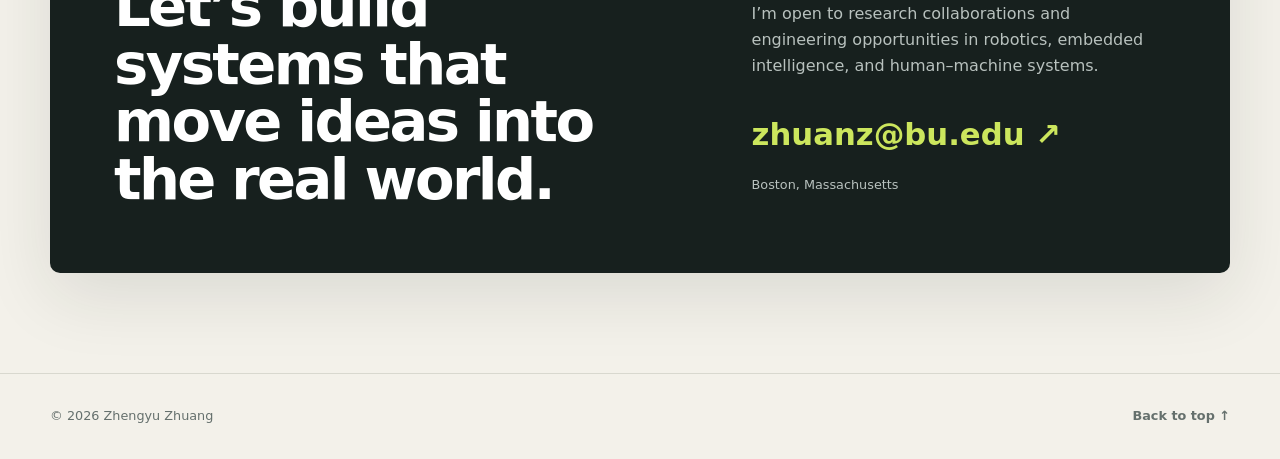
==== commit 1c3821d1: "Feature OnSight and organize project timeline" ====
--- a/index.html
+++ b/index.html
@@ -91,12 +91,41 @@
       <div class="page-grid">
         <div class="section-heading reveal">
           <p class="eyebrow">Selected projects</p>
-          <h2 id="projects-title">Systems built to work in the physical world.</h2>
+          <h2 id="projects-title">Research with a path forward.</h2>
+          <p class="section-intro">My work spans research, autonomous systems, and embedded engineering. OnSight is the paper project I am carrying forward as a longer-term research and development effort.</p>
+        </div>
+
+        <article class="featured-project reveal" aria-labelledby="onsight-title">
+          <div class="featured-project-copy">
+            <div class="featured-meta"><span>Featured paper project</span><span>Ongoing development</span></div>
+            <p class="featured-number">01 / ONSIGHT</p>
+            <h3 id="onsight-title">OnSight App</h3>
+            <p class="featured-lead">The central research project I plan to continue developing beyond the paper.</p>
+            <p>OnSight will become the primary home for this line of work: connecting the research motivation, paper, system design, experiments, and future implementation in one place. The technical story and results will be expanded when the paper materials are ready.</p>
+            <div class="featured-actions" aria-label="Planned OnSight resources">
+              <span>Paper details coming soon</span>
+              <span>Repository planned</span>
+            </div>
+          </div>
+          <div class="onsight-graphic" aria-hidden="true">
+            <div class="onsight-frame">
+              <span class="corner corner-a"></span><span class="corner corner-b"></span><span class="corner corner-c"></span><span class="corner corner-d"></span>
+              <div class="onsight-target"><i></i></div>
+              <p>RESEARCH<br>IN FOCUS</p>
+            </div>
+            <div class="onsight-readout"><span>Paper</span><span>System</span><span>Future code</span></div>
+          </div>
+        </article>
+
+        <div class="project-group-heading reveal">
+          <span>Current work</span>
+          <h3>2025 Research & Engineering</h3>
+          <p>Recent systems work across autonomous robotics, rehabilitation technology, and embedded control.</p>
         </div>
 
         <div class="project-list">
           <article class="project-card reveal">
-            <div class="project-index"><span>01</span><span>2025</span></div>
+            <div class="project-index"><span>02</span><span>2025</span></div>
             <div class="project-content">
               <p class="project-kicker">Industry-sponsored research · Plug Power</p>
               <h3>Autonomous Robotic System for Hydrogen Leak Detection</h3>
@@ -115,7 +144,7 @@
           </article>
 
           <article class="project-card reveal">
-            <div class="project-index"><span>02</span><span>2025</span></div>
+            <div class="project-index"><span>03</span><span>2025</span></div>
             <div class="project-content">
               <p class="project-kicker">Research project & technical review</p>
               <h3>EEG-Based Brain–Computer Interfaces for Stroke Rehabilitation</h3>
@@ -129,7 +158,7 @@
           </article>
 
           <article class="project-card reveal">
-            <div class="project-index"><span>03</span><span>2025</span></div>
+            <div class="project-index"><span>04</span><span>2025</span></div>
             <div class="project-content">
               <p class="project-kicker">Capstone design</p>
               <h3>Autonomous Maze-Solving Robot</h3>
@@ -142,8 +171,17 @@
             </div>
           </article>
 
-          <article class="project-card reveal">
-            <div class="project-index"><span>04</span><span>2024–25</span></div>
+        </div>
+
+        <div class="project-group-heading undergraduate-heading reveal">
+          <span>Archive</span>
+          <h3>Undergraduate Projects</h3>
+          <p>Selected engineering work begun before 2025, grouped here to keep the research narrative focused.</p>
+        </div>
+
+        <div class="project-list undergraduate-list">
+          <article class="project-card reveal">
+            <div class="project-index"><span>U01</span><span>2024–25</span></div>
             <div class="project-content">
               <p class="project-kicker">Engineering automation</p>
               <h3>Automated Manufacturing System for Model Engine Assembly</h3>
--- a/styles.css
+++ b/styles.css
@@ -2,9 +2,9 @@
 *{box-sizing:border-box}html{scroll-behavior:smooth;scroll-padding-top:var(--header)}body{margin:0;background:var(--bg);color:var(--ink);font-family:Inter,ui-sans-serif,system-ui,-apple-system,"Segoe UI",sans-serif;line-height:1.6;text-rendering:optimizeLegibility}body::before{content:"";position:fixed;inset:0;z-index:-1;pointer-events:none;background-image:linear-gradient(rgba(10,113,103,.035) 1px,transparent 1px),linear-gradient(90deg,rgba(10,113,103,.035) 1px,transparent 1px);background-size:42px 42px}a{color:inherit}button{font:inherit}.page-grid{width:min(var(--max),calc(100% - 40px));margin-inline:auto}.section-band{padding:100px 0}.skip-link{position:fixed;left:1rem;top:1rem;z-index:100;background:var(--ink);color:white;padding:.7rem 1rem;transform:translateY(-160%)}.skip-link:focus{transform:none}.site-header{position:sticky;top:0;z-index:50;min-height:var(--header);border-bottom:1px solid rgba(216,216,207,.75);background:rgba(243,241,234,.84);backdrop-filter:blur(18px);transition:box-shadow .2s}.site-header.has-shadow{box-shadow:0 12px 30px rgba(23,32,30,.08)}.nav-shell{width:min(var(--max),calc(100% - 40px));min-height:var(--header);margin:auto;display:flex;align-items:center;justify-content:space-between;gap:1rem}.brand,.nav-links a,.button,.text-link,.contact-email,.site-footer a{text-decoration:none}.brand{display:flex;align-items:center;gap:.7rem;font-weight:850}.brand-mark{width:2.4rem;height:2.4rem;display:grid;place-items:center;border-radius:7px;background:var(--ink);color:#fff;font-size:.82rem}.nav-links{display:flex;align-items:center;gap:.25rem}.nav-links a{padding:.5rem .75rem;border-radius:7px;color:var(--muted);font-size:.9rem;font-weight:750}.nav-links a:hover,.nav-links a.is-active{background:rgba(10,113,103,.09);color:var(--teal-dark)}.nav-toggle{display:none;width:2.7rem;height:2.7rem;border:1px solid var(--line);border-radius:7px;background:var(--paper)}.nav-toggle span{display:block;width:1.2rem;height:2px;margin:5px auto;background:currentColor}
 .hero{min-height:calc(94vh - var(--header));display:grid;align-items:center;overflow:hidden;padding:64px 0 72px}.hero::before{content:"";position:absolute;inset:var(--header) 0 auto;height:calc(94vh - var(--header));z-index:-1;background:radial-gradient(circle at 82% 25%,rgba(204,230,93,.22),transparent 26%),radial-gradient(circle at 70% 70%,rgba(10,113,103,.12),transparent 31%)}.hero-grid{display:grid;grid-template-columns:minmax(0,1.08fr) minmax(340px,.68fr);gap:clamp(2rem,6vw,5.5rem);align-items:center}.eyebrow{margin:0 0 .8rem;color:var(--teal-dark);font-size:.77rem;font-weight:900;letter-spacing:.13em;text-transform:uppercase}h1,h2,h3,p{margin-top:0}h1{margin:0 0 1.25rem;font-size:clamp(4rem,8.4vw,7.5rem);line-height:.85;letter-spacing:-.07em}h2{max-width:840px;margin:0 0 1rem;font-size:clamp(2.2rem,4.5vw,4.25rem);line-height:1;letter-spacing:-.045em}h3{margin-bottom:.65rem;line-height:1.2}.hero-tagline{max-width:760px;margin-bottom:1rem;color:#2d3835;font-size:clamp(1.45rem,2.9vw,2.3rem);line-height:1.16;font-weight:760;letter-spacing:-.025em}.hero-summary{max-width:680px;margin-bottom:1.7rem;color:var(--muted);font-size:1.04rem}.hero-actions{display:flex;align-items:center;flex-wrap:wrap;gap:.75rem}.button{min-height:2.9rem;display:inline-flex;align-items:center;gap:.55rem;padding:.72rem 1rem;border:1px solid rgba(23,32,30,.16);border-radius:8px;background:rgba(255,255,255,.72);font-weight:800;box-shadow:0 8px 24px rgba(23,32,30,.06);transition:.2s}.button:hover{transform:translateY(-2px);box-shadow:0 14px 32px rgba(23,32,30,.12)}.button-primary{border-color:var(--teal);background:var(--teal);color:#fff}.text-link{margin-left:.35rem;color:var(--teal-dark);font-weight:800}.hero-visual{position:relative;min-height:520px;overflow:hidden;border:1px solid rgba(23,32,30,.15);border-radius:var(--radius);background:linear-gradient(145deg,#173d38,#0e2421);box-shadow:var(--shadow);color:#fff}.visual-grid{position:absolute;inset:0;background-image:linear-gradient(rgba(255,255,255,.07) 1px,transparent 1px),linear-gradient(90deg,rgba(255,255,255,.07) 1px,transparent 1px);background-size:40px 40px}.orbit{position:absolute;left:50%;top:44%;border:1px solid rgba(204,230,93,.42);border-radius:50%;transform:translate(-50%,-50%)}.orbit-one{width:290px;height:290px}.orbit-two{width:400px;height:400px;border-style:dashed;animation:spin 32s linear infinite}.robot-core{position:absolute;left:50%;top:44%;width:145px;height:145px;display:grid;place-items:center;border:1px solid rgba(255,255,255,.25);border-radius:50%;background:rgba(3,16,14,.8);transform:translate(-50%,-50%);box-shadow:0 0 55px rgba(204,230,93,.18)}.core-dot{position:absolute;width:12px;height:12px;border-radius:50%;background:var(--lime);box-shadow:0 0 0 9px rgba(204,230,93,.12);animation:pulse 2s infinite}.core-label{position:absolute;top:88px;color:rgba(255,255,255,.6);font:700 .62rem/1.4 ui-monospace,monospace;letter-spacing:.14em;text-align:center}.metric{position:absolute;padding:.48rem .62rem;border:1px solid rgba(255,255,255,.16);border-radius:5px;background:rgba(3,16,14,.7);font:700 .68rem ui-monospace,monospace;letter-spacing:.05em}.metric span{color:var(--lime);margin-right:.4rem}.metric-a{left:8%;top:16%}.metric-b{right:7%;top:37%}.metric-c{left:11%;bottom:28%}.visual-caption{position:absolute;left:1.25rem;right:1.25rem;bottom:1.25rem;padding-top:1rem;border-top:1px solid rgba(255,255,255,.2)}.visual-caption span{display:block;color:var(--lime);font-size:.7rem;font-weight:900;text-transform:uppercase;letter-spacing:.12em}.visual-caption strong{font-size:1.05rem}
 .about-band,.education-band{border-block:1px solid rgba(216,216,207,.78);background:rgba(250,249,245,.78)}.about-grid{display:grid;grid-template-columns:.9fr 1.1fr;gap:clamp(2rem,6vw,6rem)}.about-copy p{color:var(--muted);font-size:1.07rem}.interest-grid{display:grid;grid-template-columns:repeat(4,1fr);gap:1rem;margin-top:3rem}.interest-card,.skill-card,.timeline-item{border:1px solid rgba(23,32,30,.12);border-radius:var(--radius);background:rgba(255,255,255,.72);box-shadow:0 12px 34px rgba(23,32,30,.06);transition:.2s}.interest-card:hover,.skill-card:hover,.timeline-item:hover{transform:translateY(-3px);border-color:rgba(10,113,103,.3);box-shadow:0 20px 50px rgba(23,32,30,.1)}.interest-card{min-height:220px;padding:1.25rem}.interest-card span,.skill-card>span{color:var(--coral);font-size:.78rem;font-weight:900}.interest-card h3{margin-top:2.5rem;font-size:1.12rem}.interest-card p,.skill-card p{color:var(--muted)}.section-heading{margin-bottom:2.5rem}
-.project-list{border-top:1px solid var(--line)}.project-card{display:grid;grid-template-columns:80px minmax(0,1.1fr) minmax(300px,.7fr);gap:clamp(1.25rem,4vw,3.5rem);padding:3rem 0;border-bottom:1px solid var(--line);align-items:stretch}.project-index{display:flex;flex-direction:column;justify-content:space-between;color:var(--muted);font:800 .76rem ui-monospace,monospace}.project-index span:first-child{color:var(--coral);font-size:1rem}.project-kicker{margin-bottom:.55rem;color:var(--teal-dark);font-size:.75rem;font-weight:900;letter-spacing:.09em;text-transform:uppercase}.project-content h3{max-width:670px;font-size:clamp(1.5rem,2.7vw,2.35rem);letter-spacing:-.035em}.project-content>p:not(.project-kicker){max-width:720px;color:var(--muted)}.results{display:flex;gap:1.4rem;padding:0;margin:1.5rem 0;list-style:none}.results li{min-width:90px}.results strong{display:block;font-size:1.35rem}.results span{display:block;color:var(--muted);font-size:.72rem;line-height:1.3}.tag-row{display:flex;flex-wrap:wrap;gap:.4rem}.tag-row span{padding:.28rem .5rem;border:1px solid var(--line);border-radius:5px;background:rgba(255,255,255,.6);color:#52605d;font-size:.7rem;font-weight:800}.project-graphic{position:relative;min-height:280px;overflow:hidden;border:1px solid rgba(23,32,30,.13);border-radius:var(--radius);background:#e7ebe4}.rover-graphic{background:linear-gradient(180deg,#d7e8e0 0 60%,#bac5b9 60%)}.rover-graphic::before,.rover-graphic::after{content:"";position:absolute;border:1px solid rgba(10,113,103,.25);border-radius:50%;left:50%;top:42%;transform:translate(-50%,-50%)}.rover-graphic::before{width:230px;height:230px}.rover-graphic::after{width:150px;height:150px}.scan-line{position:absolute;left:8%;right:8%;top:42%;height:1px;background:var(--coral);box-shadow:0 0 12px var(--coral);animation:scan 3s ease-in-out infinite}.rover{position:absolute;left:50%;top:50%;width:115px;height:52px;border-radius:9px;background:var(--ink);transform:translate(-50%,-50%);z-index:2}.rover i{position:absolute;bottom:-14px;width:27px;height:27px;border:6px solid #36423f;border-radius:50%;background:#9eaaa2}.rover i:first-child{left:8px}.rover i:nth-child(2){right:8px}.rover b{position:absolute;left:50%;top:-32px;width:8px;height:33px;background:var(--ink)}.rover b::before{content:"";position:absolute;left:-7px;top:-8px;width:22px;height:12px;background:var(--coral)}.coordinate{position:absolute;right:12px;top:12px;color:var(--teal-dark);font:700 .65rem/1.5 ui-monospace,monospace}.signal-graphic{display:grid;place-items:center;background:#152522}.signal-graphic svg{width:100%;height:60%;overflow:visible}.signal-graphic path{fill:none;stroke:var(--lime);stroke-width:2;vector-effect:non-scaling-stroke;filter:drop-shadow(0 0 6px rgba(204,230,93,.45));stroke-dasharray:1200;animation:draw 5s linear infinite}.signal-graphic span{position:absolute;left:1rem;bottom:1rem;color:#a9b7b2;font:700 .62rem ui-monospace,monospace;letter-spacing:.1em}.maze-graphic{background-color:#e8ece4;background-image:linear-gradient(rgba(10,113,103,.12) 2px,transparent 2px),linear-gradient(90deg,rgba(10,113,103,.12) 2px,transparent 2px);background-size:40px 40px}.maze{position:absolute;inset:28px;border:10px solid var(--ink);clip-path:polygon(0 0,100% 0,100% 30%,75% 30%,75% 65%,100% 65%,100% 100%,45% 100%,45% 72%,15% 72%,15% 42%,55% 42%,55% 18%,0 18%)}.path{position:absolute;left:13%;top:27%;width:69%;height:51%;border-left:4px solid var(--coral);border-bottom:4px solid var(--coral);border-right:4px solid var(--coral);filter:drop-shadow(0 0 4px rgba(224,92,64,.35))}.start,.finish{position:absolute;z-index:2;width:24px;height:24px;display:grid;place-items:center;border-radius:50%;background:var(--coral);color:#fff;font-size:.7rem;font-weight:900}.start{left:calc(13% - 10px);top:calc(27% - 10px)}.finish{right:calc(18% - 10px);top:calc(78% - 10px);background:var(--teal)}.factory-graphic{display:flex;align-items:center;justify-content:center;gap:1rem;background:#17201e;color:#fff}.factory-graphic span{width:62px;height:62px;display:grid;place-items:center;border:1px solid rgba(255,255,255,.25);border-radius:8px;background:#263431;font:800 .72rem ui-monospace,monospace;box-shadow:0 0 0 8px rgba(255,255,255,.03)}.factory-graphic span:last-child{background:var(--teal)}.factory-graphic i{color:var(--lime);font-style:normal;font-size:1.25rem}
+.section-intro{max-width:700px;color:var(--muted);font-size:1.04rem}.featured-project{display:grid;grid-template-columns:minmax(0,1.12fr) minmax(320px,.88fr);min-height:520px;margin:3rem 0 5rem;overflow:hidden;border-radius:var(--radius);background:var(--ink);color:#fff;box-shadow:var(--shadow)}.featured-project-copy{display:flex;flex-direction:column;padding:clamp(2rem,5vw,4.5rem)}.featured-meta{display:flex;justify-content:space-between;gap:1rem;color:var(--lime);font-size:.7rem;font-weight:900;letter-spacing:.1em;text-transform:uppercase}.featured-number{margin:4rem 0 1rem;color:#93a09c;font:800 .7rem ui-monospace,monospace;letter-spacing:.12em}.featured-project h3{margin:0 0 1rem;font-size:clamp(3rem,6vw,6.3rem);line-height:.88;letter-spacing:-.06em}.featured-lead{max-width:640px;color:#fff!important;font-size:clamp(1.25rem,2.4vw,1.8rem);font-weight:730;line-height:1.25}.featured-project-copy>p:not(.featured-number):not(.featured-lead){max-width:650px;color:#b8c3bf}.featured-actions{display:flex;flex-wrap:wrap;gap:.55rem;margin-top:auto;padding-top:2rem}.featured-actions span{padding:.52rem .7rem;border:1px solid rgba(255,255,255,.22);border-radius:6px;color:#d9e0dd;font-size:.72rem;font-weight:800}.onsight-graphic{position:relative;display:grid;place-items:center;min-height:420px;overflow:hidden;background:radial-gradient(circle at 50% 45%,rgba(204,230,93,.16),transparent 34%),linear-gradient(rgba(255,255,255,.06) 1px,transparent 1px),linear-gradient(90deg,rgba(255,255,255,.06) 1px,transparent 1px),#0b5d55;background-size:auto,36px 36px,36px 36px,auto}.onsight-frame{position:relative;width:min(72%,330px);aspect-ratio:1;display:grid;place-items:center}.onsight-frame::before,.onsight-frame::after{content:"";position:absolute;border:1px solid rgba(255,255,255,.35);border-radius:50%}.onsight-frame::before{width:72%;height:72%}.onsight-frame::after{width:48%;height:48%;border-style:dashed;animation:spin 24s linear infinite}.onsight-target{width:28px;height:28px;border:2px solid var(--lime);border-radius:50%;box-shadow:0 0 0 12px rgba(204,230,93,.09)}.onsight-target i{display:block;width:6px;height:6px;margin:9px;border-radius:50%;background:var(--lime)}.onsight-frame p{position:absolute;top:62%;color:#fff;font:800 .66rem/1.45 ui-monospace,monospace;letter-spacing:.16em;text-align:center}.corner{position:absolute;width:34px;height:34px;border-color:var(--lime);border-style:solid}.corner-a{left:0;top:0;border-width:2px 0 0 2px}.corner-b{right:0;top:0;border-width:2px 2px 0 0}.corner-c{right:0;bottom:0;border-width:0 2px 2px 0}.corner-d{left:0;bottom:0;border-width:0 0 2px 2px}.onsight-readout{position:absolute;left:1rem;right:1rem;bottom:1rem;display:flex;justify-content:space-between;padding-top:.8rem;border-top:1px solid rgba(255,255,255,.22);color:#cad6d1;font:700 .62rem ui-monospace,monospace;text-transform:uppercase}.project-group-heading{display:grid;grid-template-columns:90px minmax(0,.85fr) minmax(280px,1.15fr);gap:1.5rem;align-items:end;margin:0 0 1.2rem}.project-group-heading>span{color:var(--coral);font:900 .68rem ui-monospace,monospace;text-transform:uppercase}.project-group-heading h3{margin:0;font-size:clamp(1.55rem,2.8vw,2.4rem);letter-spacing:-.035em}.project-group-heading p{margin:0;color:var(--muted);font-size:.9rem}.undergraduate-heading{margin-top:5rem}.undergraduate-list{background:rgba(250,249,245,.48)}.project-list{border-top:1px solid var(--line)}.project-card{display:grid;grid-template-columns:80px minmax(0,1.1fr) minmax(300px,.7fr);gap:clamp(1.25rem,4vw,3.5rem);padding:3rem 0;border-bottom:1px solid var(--line);align-items:stretch}.project-index{display:flex;flex-direction:column;justify-content:space-between;color:var(--muted);font:800 .76rem ui-monospace,monospace}.project-index span:first-child{color:var(--coral);font-size:1rem}.project-kicker{margin-bottom:.55rem;color:var(--teal-dark);font-size:.75rem;font-weight:900;letter-spacing:.09em;text-transform:uppercase}.project-content h3{max-width:670px;font-size:clamp(1.5rem,2.7vw,2.35rem);letter-spacing:-.035em}.project-content>p:not(.project-kicker){max-width:720px;color:var(--muted)}.results{display:flex;gap:1.4rem;padding:0;margin:1.5rem 0;list-style:none}.results li{min-width:90px}.results strong{display:block;font-size:1.35rem}.results span{display:block;color:var(--muted);font-size:.72rem;line-height:1.3}.tag-row{display:flex;flex-wrap:wrap;gap:.4rem}.tag-row span{padding:.28rem .5rem;border:1px solid var(--line);border-radius:5px;background:rgba(255,255,255,.6);color:#52605d;font-size:.7rem;font-weight:800}.project-graphic{position:relative;min-height:280px;overflow:hidden;border:1px solid rgba(23,32,30,.13);border-radius:var(--radius);background:#e7ebe4}.rover-graphic{background:linear-gradient(180deg,#d7e8e0 0 60%,#bac5b9 60%)}.rover-graphic::before,.rover-graphic::after{content:"";position:absolute;border:1px solid rgba(10,113,103,.25);border-radius:50%;left:50%;top:42%;transform:translate(-50%,-50%)}.rover-graphic::before{width:230px;height:230px}.rover-graphic::after{width:150px;height:150px}.scan-line{position:absolute;left:8%;right:8%;top:42%;height:1px;background:var(--coral);box-shadow:0 0 12px var(--coral);animation:scan 3s ease-in-out infinite}.rover{position:absolute;left:50%;top:50%;width:115px;height:52px;border-radius:9px;background:var(--ink);transform:translate(-50%,-50%);z-index:2}.rover i{position:absolute;bottom:-14px;width:27px;height:27px;border:6px solid #36423f;border-radius:50%;background:#9eaaa2}.rover i:first-child{left:8px}.rover i:nth-child(2){right:8px}.rover b{position:absolute;left:50%;top:-32px;width:8px;height:33px;background:var(--ink)}.rover b::before{content:"";position:absolute;left:-7px;top:-8px;width:22px;height:12px;background:var(--coral)}.coordinate{position:absolute;right:12px;top:12px;color:var(--teal-dark);font:700 .65rem/1.5 ui-monospace,monospace}.signal-graphic{display:grid;place-items:center;background:#152522}.signal-graphic svg{width:100%;height:60%;overflow:visible}.signal-graphic path{fill:none;stroke:var(--lime);stroke-width:2;vector-effect:non-scaling-stroke;filter:drop-shadow(0 0 6px rgba(204,230,93,.45));stroke-dasharray:1200;animation:draw 5s linear infinite}.signal-graphic span{position:absolute;left:1rem;bottom:1rem;color:#a9b7b2;font:700 .62rem ui-monospace,monospace;letter-spacing:.1em}.maze-graphic{background-color:#e8ece4;background-image:linear-gradient(rgba(10,113,103,.12) 2px,transparent 2px),linear-gradient(90deg,rgba(10,113,103,.12) 2px,transparent 2px);background-size:40px 40px}.maze{position:absolute;inset:28px;border:10px solid var(--ink);clip-path:polygon(0 0,100% 0,100% 30%,75% 30%,75% 65%,100% 65%,100% 100%,45% 100%,45% 72%,15% 72%,15% 42%,55% 42%,55% 18%,0 18%)}.path{position:absolute;left:13%;top:27%;width:69%;height:51%;border-left:4px solid var(--coral);border-bottom:4px solid var(--coral);border-right:4px solid var(--coral);filter:drop-shadow(0 0 4px rgba(224,92,64,.35))}.start,.finish{position:absolute;z-index:2;width:24px;height:24px;display:grid;place-items:center;border-radius:50%;background:var(--coral);color:#fff;font-size:.7rem;font-weight:900}.start{left:calc(13% - 10px);top:calc(27% - 10px)}.finish{right:calc(18% - 10px);top:calc(78% - 10px);background:var(--teal)}.factory-graphic{display:flex;align-items:center;justify-content:center;gap:1rem;background:#17201e;color:#fff}.factory-graphic span{width:62px;height:62px;display:grid;place-items:center;border:1px solid rgba(255,255,255,.25);border-radius:8px;background:#263431;font:800 .72rem ui-monospace,monospace;box-shadow:0 0 0 8px rgba(255,255,255,.03)}.factory-graphic span:last-child{background:var(--teal)}.factory-graphic i{color:var(--lime);font-style:normal;font-size:1.25rem}
 .timeline{display:grid;grid-template-columns:1fr 1fr;gap:1rem}.timeline-item{display:grid;grid-template-columns:125px 1fr;gap:1.5rem;min-height:230px;padding:1.4rem}.timeline-item time{color:var(--coral);font-size:.78rem;font-weight:900}.timeline-item h3{margin-top:2.2rem;font-size:1.35rem}.timeline-item p{color:var(--muted)}.timeline-status{float:right!important;margin:0!important;padding:.2rem .45rem;border-radius:4px;background:var(--soft);color:var(--teal-dark)!important;font-size:.65rem;font-weight:900;text-transform:uppercase}.coursework{font-size:.85rem}.skills-layout{display:grid;grid-template-columns:.8fr 1.2fr;gap:clamp(2rem,6vw,6rem)}.skills-grid{display:grid;grid-template-columns:1fr 1fr;gap:1rem}.skill-card{min-height:180px;padding:1.25rem}.skill-card h3{margin-top:2rem}.contact-band{padding-top:20px}.contact-card{display:grid;grid-template-columns:1.15fr .85fr;gap:clamp(2rem,6vw,6rem);padding:clamp(2rem,5vw,5rem);border-radius:var(--radius);background:#17201e;color:#fff;box-shadow:var(--shadow)}.contact-card .eyebrow{color:var(--lime)}.contact-card h2{margin-bottom:0}.contact-copy{align-self:end}.contact-copy>p{color:#b8c1be}.contact-email{display:inline-block;margin:1rem 0;color:var(--lime);font-size:clamp(1.25rem,2.4vw,2rem);font-weight:800}.location{font-size:.8rem}.site-footer{padding:2rem 0;border-top:1px solid var(--line);color:var(--muted);font-size:.8rem}.site-footer .page-grid{display:flex;justify-content:space-between}.site-footer a{font-weight:800}
 .reveal{opacity:0;transform:translateY(20px);transition:opacity .65s ease,transform .65s ease}.reveal.is-visible{opacity:1;transform:none}@keyframes spin{to{transform:translate(-50%,-50%) rotate(360deg)}}@keyframes pulse{50%{box-shadow:0 0 0 17px rgba(204,230,93,0)}}@keyframes scan{50%{top:65%}}@keyframes draw{0%{stroke-dashoffset:1200}to{stroke-dashoffset:0}}
 @media (prefers-reduced-motion:reduce){html{scroll-behavior:auto}*,*::before,*::after{animation-duration:.01ms!important;animation-iteration-count:1!important;transition-duration:.01ms!important}.reveal{opacity:1;transform:none}}
-@media (max-width:940px){.nav-toggle{display:block}.nav-links{position:absolute;left:20px;right:20px;top:calc(var(--header) - 2px);display:none;flex-direction:column;align-items:stretch;padding:.65rem;border:1px solid var(--line);border-radius:8px;background:var(--paper);box-shadow:var(--shadow)}.nav-links.is-open{display:flex}.nav-links a{padding:.75rem}.hero-grid,.about-grid,.skills-layout,.contact-card{grid-template-columns:1fr}.hero-visual{min-height:440px}.interest-grid{grid-template-columns:1fr 1fr}.project-card{grid-template-columns:55px 1fr}.project-graphic{grid-column:2}.timeline{grid-template-columns:1fr}}
-@media (max-width:620px){.page-grid,.nav-shell{width:min(100% - 26px,var(--max))}.section-band{padding:72px 0}.hero{padding-top:44px}h1{font-size:clamp(3.45rem,18vw,5.5rem)}.hero-actions{align-items:flex-start;flex-direction:column}.text-link{margin:.5rem 0 0}.hero-visual{min-height:380px}.orbit-one{width:220px;height:220px}.orbit-two{width:300px;height:300px}.interest-grid,.skills-grid{grid-template-columns:1fr}.interest-card{min-height:170px}.interest-card h3{margin-top:1.5rem}.project-card{grid-template-columns:1fr;padding:2.3rem 0}.project-index{flex-direction:row}.project-graphic{grid-column:auto;min-height:230px}.results{gap:.8rem;flex-wrap:wrap}.timeline-item{grid-template-columns:1fr;gap:.2rem}.timeline-item h3{margin-top:.5rem}.contact-card{padding:1.6rem}.site-footer .page-grid{gap:1rem;flex-direction:column}}
+@media (max-width:940px){.nav-toggle{display:block}.nav-links{position:absolute;left:20px;right:20px;top:calc(var(--header) - 2px);display:none;flex-direction:column;align-items:stretch;padding:.65rem;border:1px solid var(--line);border-radius:8px;background:var(--paper);box-shadow:var(--shadow)}.nav-links.is-open{display:flex}.nav-links a{padding:.75rem}.hero-grid,.about-grid,.skills-layout,.contact-card,.featured-project{grid-template-columns:1fr}.hero-visual{min-height:440px}.interest-grid{grid-template-columns:1fr 1fr}.featured-project-copy{min-height:500px}.project-group-heading{grid-template-columns:70px 1fr}.project-group-heading p{grid-column:2}.project-card{grid-template-columns:55px 1fr}.project-graphic{grid-column:2}.timeline{grid-template-columns:1fr}}
+@media (max-width:620px){.page-grid,.nav-shell{width:min(100% - 26px,var(--max))}.section-band{padding:72px 0}.hero{padding-top:44px}h1{font-size:clamp(3.45rem,18vw,5.5rem)}.hero-actions{align-items:flex-start;flex-direction:column}.text-link{margin:.5rem 0 0}.hero-visual{min-height:380px}.orbit-one{width:220px;height:220px}.orbit-two{width:300px;height:300px}.interest-grid,.skills-grid{grid-template-columns:1fr}.interest-card{min-height:170px}.interest-card h3{margin-top:1.5rem}.featured-project{margin-bottom:4rem}.featured-project-copy{min-height:560px;padding:1.5rem}.featured-meta{align-items:flex-start;flex-direction:column}.featured-number{margin-top:3rem}.onsight-graphic{min-height:360px}.project-group-heading{grid-template-columns:1fr}.project-group-heading p{grid-column:auto}.project-card{grid-template-columns:1fr;padding:2.3rem 0}.project-index{flex-direction:row}.project-graphic{grid-column:auto;min-height:230px}.results{gap:.8rem;flex-wrap:wrap}.timeline-item{grid-template-columns:1fr;gap:.2rem}.timeline-item h3{margin-top:.5rem}.contact-card{padding:1.6rem}.site-footer .page-grid{gap:1rem;flex-direction:column}}
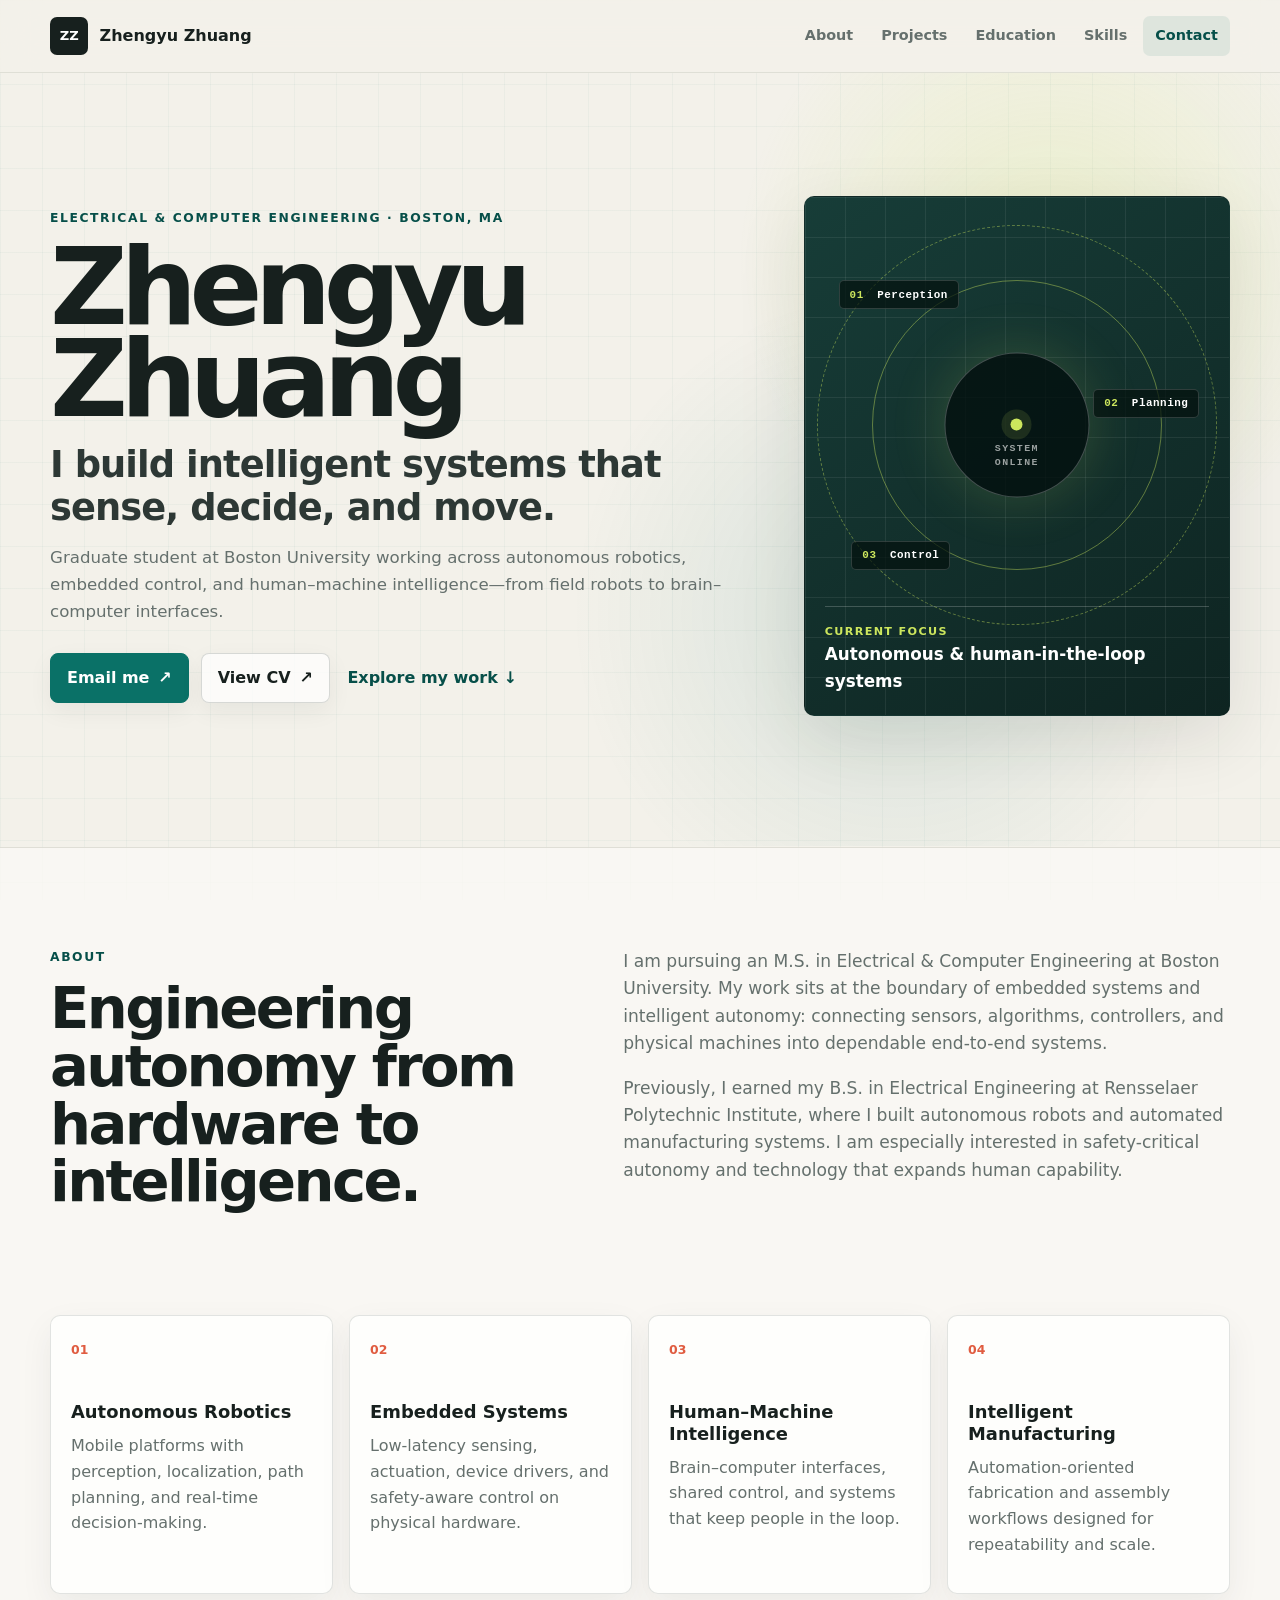
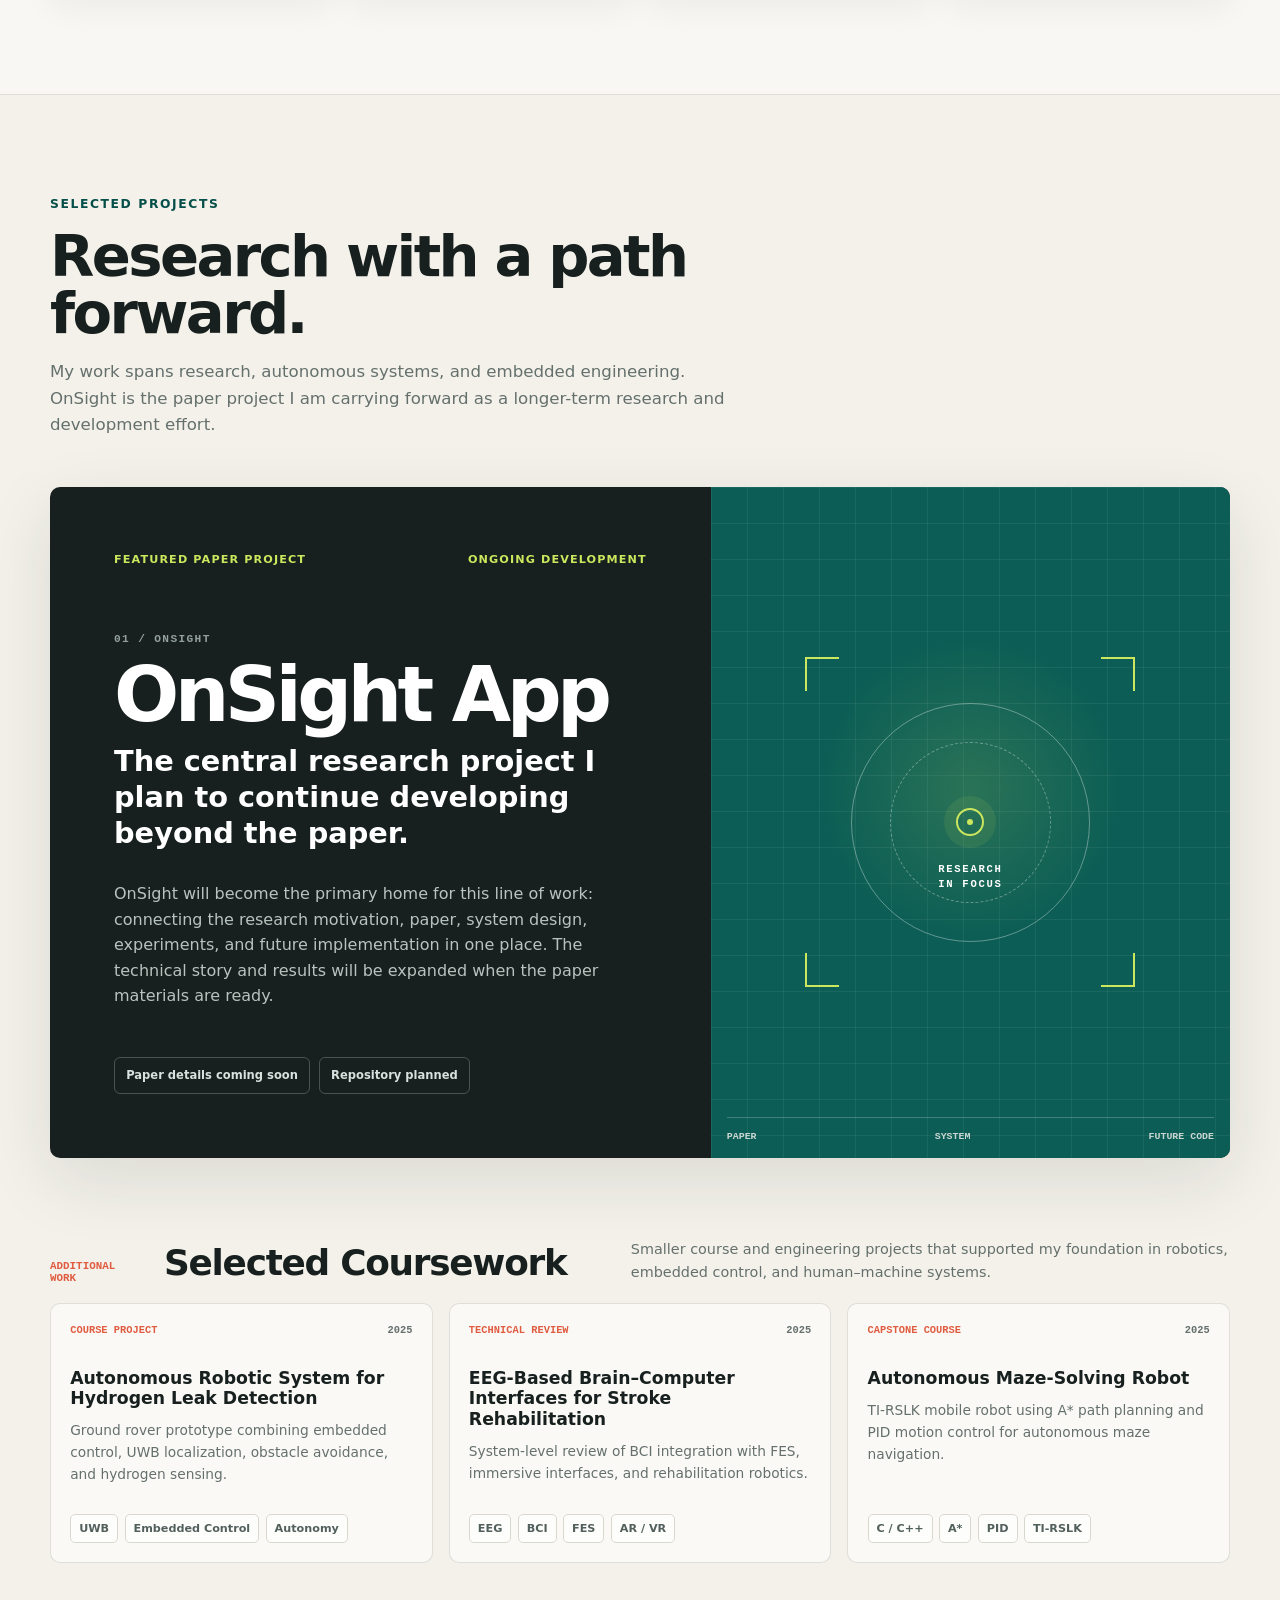
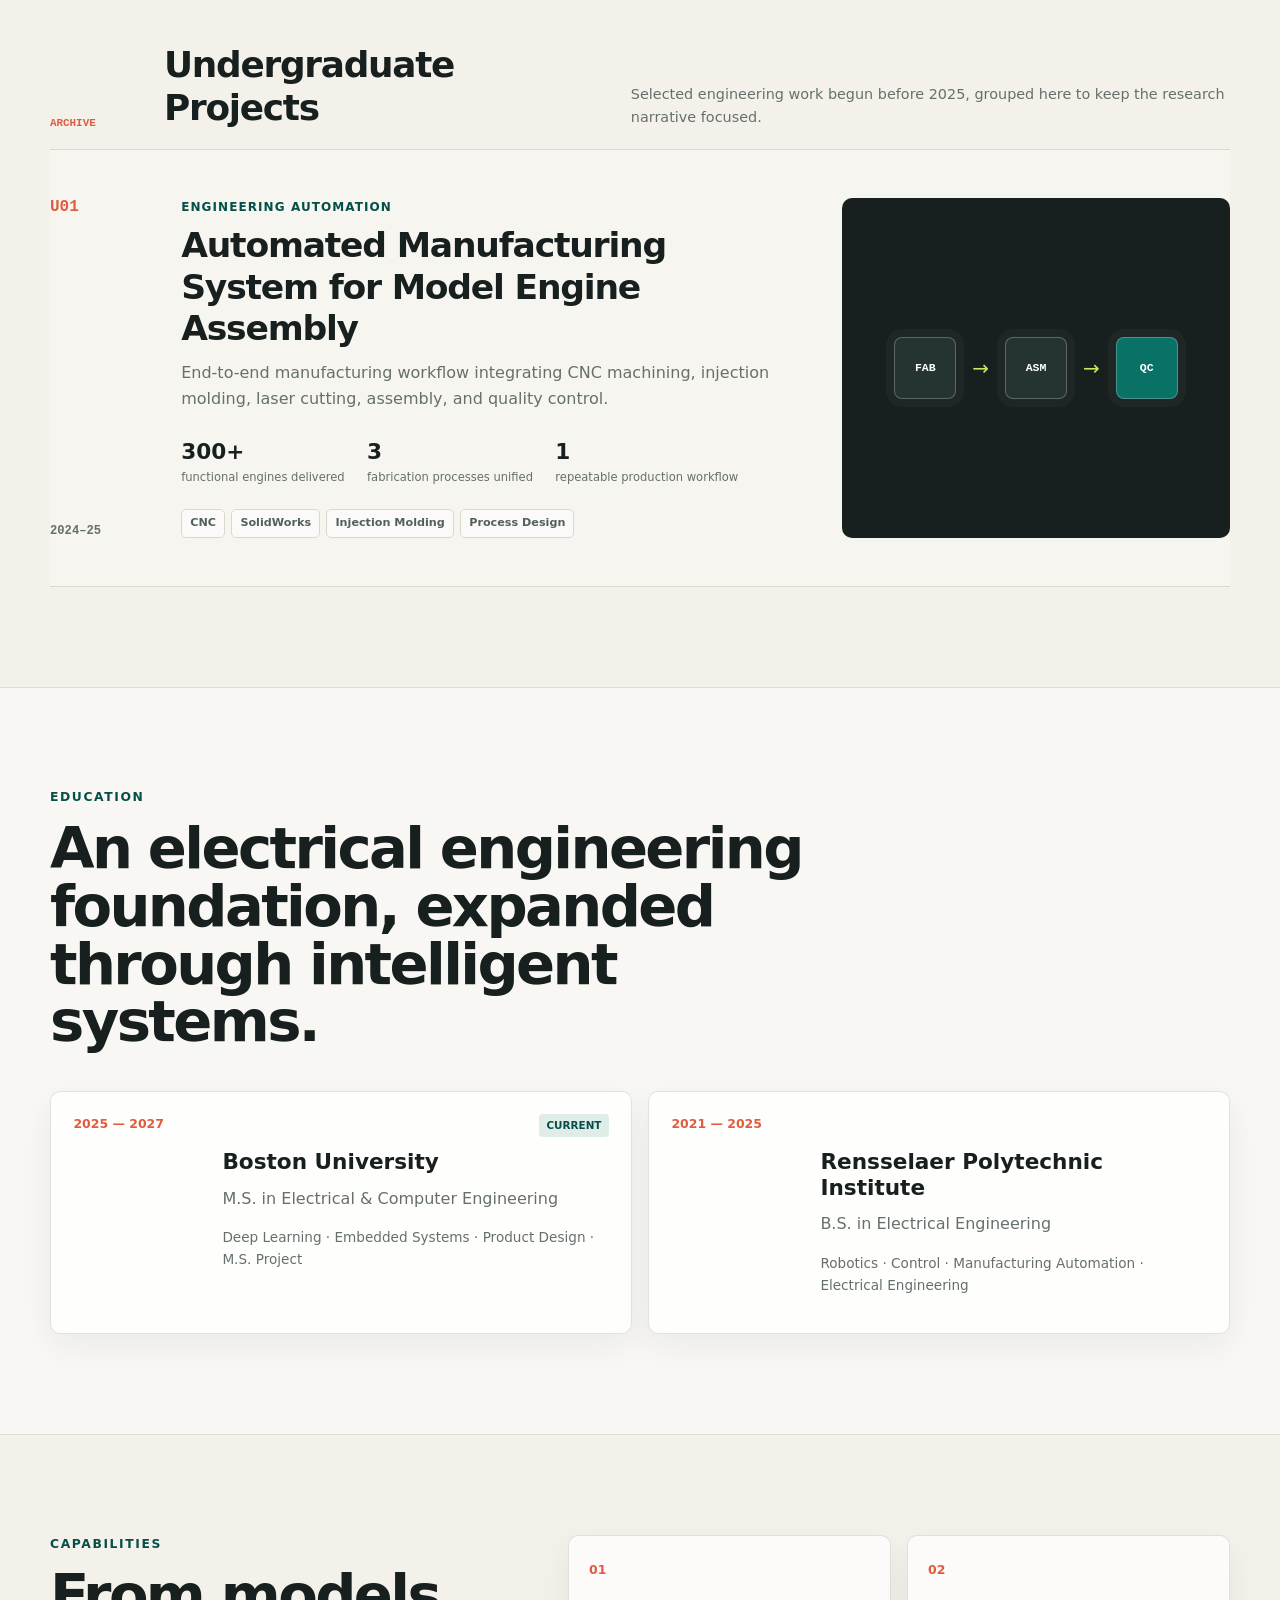
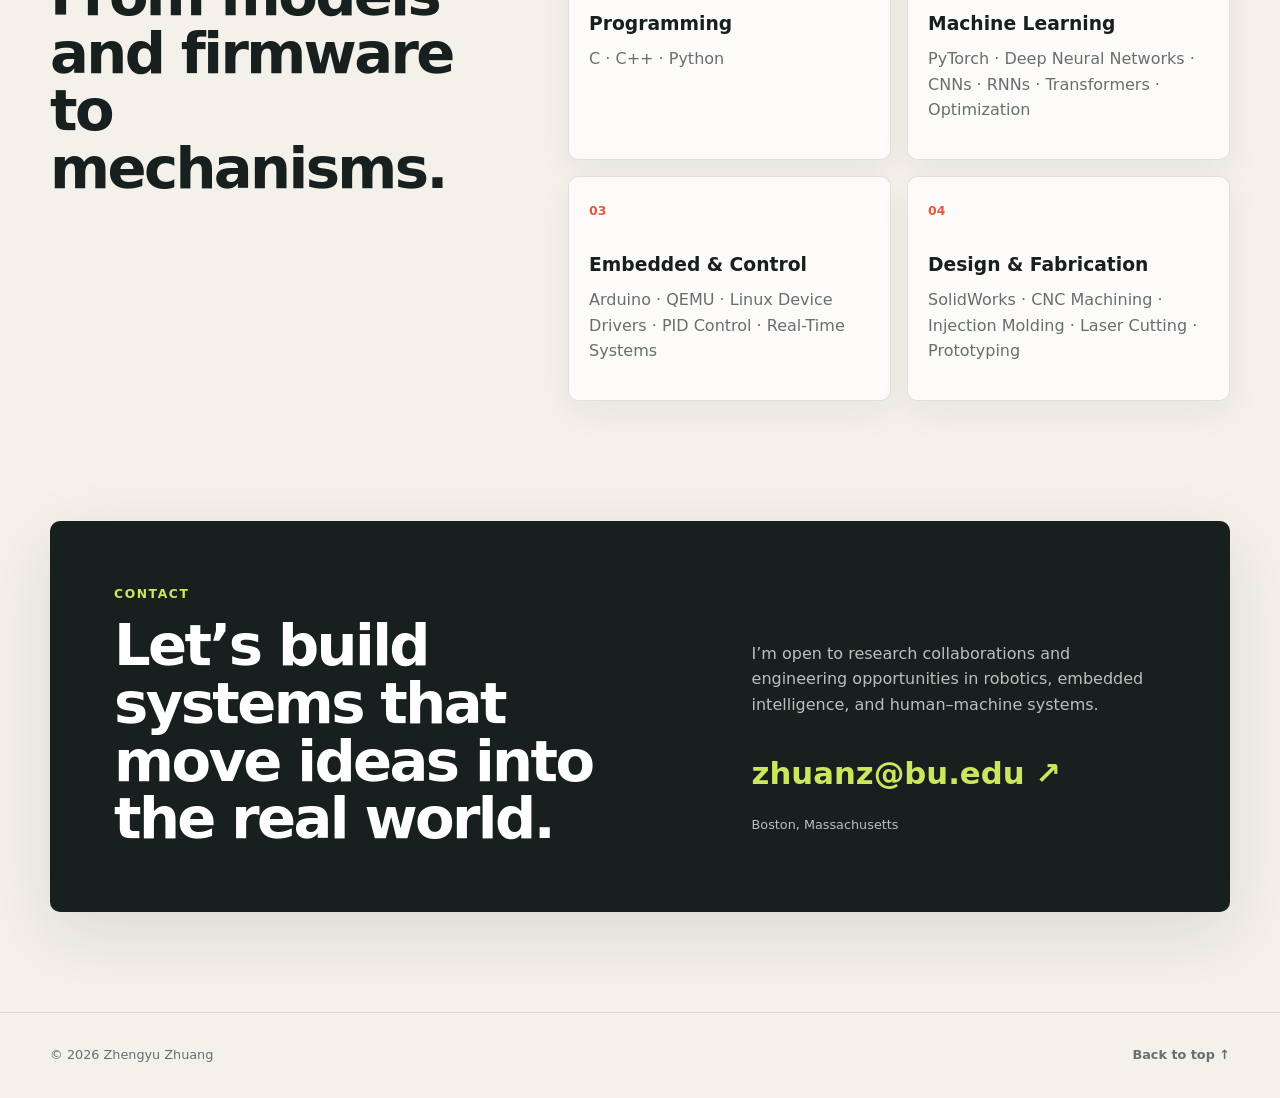
==== commit db35efe0: "Reduce emphasis on coursework projects" ====
--- a/index.html
+++ b/index.html
@@ -118,59 +118,32 @@
         </article>
 
         <div class="project-group-heading reveal">
-          <span>Current work</span>
-          <h3>2025 Research & Engineering</h3>
-          <p>Recent systems work across autonomous robotics, rehabilitation technology, and embedded control.</p>
-        </div>
-
-        <div class="project-list">
-          <article class="project-card reveal">
-            <div class="project-index"><span>02</span><span>2025</span></div>
-            <div class="project-content">
-              <p class="project-kicker">Industry-sponsored research · Plug Power</p>
-              <h3>Autonomous Robotic System for Hydrogen Leak Detection</h3>
-              <p>Autonomous ground rover combining embedded control, obstacle avoidance, UWB localization, and a real-time hydrogen sensing pipeline for safer field inspection.</p>
-              <ul class="results">
-                <li><strong>±5 cm</strong><span>positioning accuracy</span></li>
-                <li><strong>100%</strong><span>collision avoidance in tests</span></li>
-                <li><strong>~35%</strong><span>detection accuracy improvement</span></li>
-              </ul>
-              <div class="tag-row"><span>UWB</span><span>Embedded Control</span><span>Sensor Fusion</span><span>Autonomy</span></div>
-            </div>
-            <div class="project-graphic rover-graphic" aria-hidden="true">
-              <div class="scan-line"></div><div class="rover"><i></i><i></i><b></b></div>
-              <span class="coordinate">X 05.42<br>Y 18.06</span>
-            </div>
-          </article>
-
-          <article class="project-card reveal">
-            <div class="project-index"><span>03</span><span>2025</span></div>
-            <div class="project-content">
-              <p class="project-kicker">Research project & technical review</p>
-              <h3>EEG-Based Brain–Computer Interfaces for Stroke Rehabilitation</h3>
-              <p>System-level study of BCI integration with functional electrical stimulation, immersive AR/VR, and rehabilitation robotics, with a focus on clinical deployment constraints.</p>
-              <div class="tag-row"><span>EEG</span><span>BCI</span><span>FES</span><span>AR / VR</span><span>Rehabilitation Robotics</span></div>
-            </div>
-            <div class="project-graphic signal-graphic" aria-hidden="true">
-              <svg viewBox="0 0 600 220" preserveAspectRatio="none"><path d="M0 112 L38 108 L60 122 L83 69 L104 152 L126 112 L178 110 L203 103 L224 119 L248 39 L266 185 L289 110 L345 109 L367 90 L388 130 L412 64 L437 159 L462 110 L520 111 L544 98 L566 121 L600 110"/></svg>
-              <span>NEURAL SIGNAL / 256 Hz</span>
-            </div>
-          </article>
-
-          <article class="project-card reveal">
-            <div class="project-index"><span>04</span><span>2025</span></div>
-            <div class="project-content">
-              <p class="project-kicker">Capstone design</p>
-              <h3>Autonomous Maze-Solving Robot</h3>
-              <p>TI-RSLK mobile robot with graph-based A* planning, embedded real-time decision-making, and iteratively tuned PID motion control.</p>
-              <ul class="results"><li><strong>~10%</strong><span>faster average completion</span></li><li><strong>A*</strong><span>graph-based planning</span></li><li><strong>PID</strong><span>closed-loop motion control</span></li></ul>
-              <div class="tag-row"><span>C / C++</span><span>A*</span><span>PID</span><span>TI-RSLK</span></div>
-            </div>
-            <div class="project-graphic maze-graphic" aria-hidden="true">
-              <div class="maze"></div><div class="path"></div><span class="start">S</span><span class="finish">G</span>
-            </div>
-          </article>
-
+          <span>Additional work</span>
+          <h3>Selected Coursework</h3>
+          <p>Smaller course and engineering projects that supported my foundation in robotics, embedded control, and human–machine systems.</p>
+        </div>
+
+        <div class="compact-project-grid">
+          <article class="compact-project reveal">
+            <div class="compact-meta"><span>Course project</span><time>2025</time></div>
+            <h3>Autonomous Robotic System for Hydrogen Leak Detection</h3>
+            <p>Ground rover prototype combining embedded control, UWB localization, obstacle avoidance, and hydrogen sensing.</p>
+            <div class="tag-row"><span>UWB</span><span>Embedded Control</span><span>Autonomy</span></div>
+          </article>
+
+          <article class="compact-project reveal">
+            <div class="compact-meta"><span>Technical review</span><time>2025</time></div>
+            <h3>EEG-Based Brain–Computer Interfaces for Stroke Rehabilitation</h3>
+            <p>System-level review of BCI integration with FES, immersive interfaces, and rehabilitation robotics.</p>
+            <div class="tag-row"><span>EEG</span><span>BCI</span><span>FES</span><span>AR / VR</span></div>
+          </article>
+
+          <article class="compact-project reveal">
+            <div class="compact-meta"><span>Capstone course</span><time>2025</time></div>
+            <h3>Autonomous Maze-Solving Robot</h3>
+            <p>TI-RSLK mobile robot using A* path planning and PID motion control for autonomous maze navigation.</p>
+            <div class="tag-row"><span>C / C++</span><span>A*</span><span>PID</span><span>TI-RSLK</span></div>
+          </article>
         </div>
 
         <div class="project-group-heading undergraduate-heading reveal">
--- a/styles.css
+++ b/styles.css
@@ -4,7 +4,7 @@
 .about-band,.education-band{border-block:1px solid rgba(216,216,207,.78);background:rgba(250,249,245,.78)}.about-grid{display:grid;grid-template-columns:.9fr 1.1fr;gap:clamp(2rem,6vw,6rem)}.about-copy p{color:var(--muted);font-size:1.07rem}.interest-grid{display:grid;grid-template-columns:repeat(4,1fr);gap:1rem;margin-top:3rem}.interest-card,.skill-card,.timeline-item{border:1px solid rgba(23,32,30,.12);border-radius:var(--radius);background:rgba(255,255,255,.72);box-shadow:0 12px 34px rgba(23,32,30,.06);transition:.2s}.interest-card:hover,.skill-card:hover,.timeline-item:hover{transform:translateY(-3px);border-color:rgba(10,113,103,.3);box-shadow:0 20px 50px rgba(23,32,30,.1)}.interest-card{min-height:220px;padding:1.25rem}.interest-card span,.skill-card>span{color:var(--coral);font-size:.78rem;font-weight:900}.interest-card h3{margin-top:2.5rem;font-size:1.12rem}.interest-card p,.skill-card p{color:var(--muted)}.section-heading{margin-bottom:2.5rem}
 .section-intro{max-width:700px;color:var(--muted);font-size:1.04rem}.featured-project{display:grid;grid-template-columns:minmax(0,1.12fr) minmax(320px,.88fr);min-height:520px;margin:3rem 0 5rem;overflow:hidden;border-radius:var(--radius);background:var(--ink);color:#fff;box-shadow:var(--shadow)}.featured-project-copy{display:flex;flex-direction:column;padding:clamp(2rem,5vw,4.5rem)}.featured-meta{display:flex;justify-content:space-between;gap:1rem;color:var(--lime);font-size:.7rem;font-weight:900;letter-spacing:.1em;text-transform:uppercase}.featured-number{margin:4rem 0 1rem;color:#93a09c;font:800 .7rem ui-monospace,monospace;letter-spacing:.12em}.featured-project h3{margin:0 0 1rem;font-size:clamp(3rem,6vw,6.3rem);line-height:.88;letter-spacing:-.06em}.featured-lead{max-width:640px;color:#fff!important;font-size:clamp(1.25rem,2.4vw,1.8rem);font-weight:730;line-height:1.25}.featured-project-copy>p:not(.featured-number):not(.featured-lead){max-width:650px;color:#b8c3bf}.featured-actions{display:flex;flex-wrap:wrap;gap:.55rem;margin-top:auto;padding-top:2rem}.featured-actions span{padding:.52rem .7rem;border:1px solid rgba(255,255,255,.22);border-radius:6px;color:#d9e0dd;font-size:.72rem;font-weight:800}.onsight-graphic{position:relative;display:grid;place-items:center;min-height:420px;overflow:hidden;background:radial-gradient(circle at 50% 45%,rgba(204,230,93,.16),transparent 34%),linear-gradient(rgba(255,255,255,.06) 1px,transparent 1px),linear-gradient(90deg,rgba(255,255,255,.06) 1px,transparent 1px),#0b5d55;background-size:auto,36px 36px,36px 36px,auto}.onsight-frame{position:relative;width:min(72%,330px);aspect-ratio:1;display:grid;place-items:center}.onsight-frame::before,.onsight-frame::after{content:"";position:absolute;border:1px solid rgba(255,255,255,.35);border-radius:50%}.onsight-frame::before{width:72%;height:72%}.onsight-frame::after{width:48%;height:48%;border-style:dashed;animation:spin 24s linear infinite}.onsight-target{width:28px;height:28px;border:2px solid var(--lime);border-radius:50%;box-shadow:0 0 0 12px rgba(204,230,93,.09)}.onsight-target i{display:block;width:6px;height:6px;margin:9px;border-radius:50%;background:var(--lime)}.onsight-frame p{position:absolute;top:62%;color:#fff;font:800 .66rem/1.45 ui-monospace,monospace;letter-spacing:.16em;text-align:center}.corner{position:absolute;width:34px;height:34px;border-color:var(--lime);border-style:solid}.corner-a{left:0;top:0;border-width:2px 0 0 2px}.corner-b{right:0;top:0;border-width:2px 2px 0 0}.corner-c{right:0;bottom:0;border-width:0 2px 2px 0}.corner-d{left:0;bottom:0;border-width:0 0 2px 2px}.onsight-readout{position:absolute;left:1rem;right:1rem;bottom:1rem;display:flex;justify-content:space-between;padding-top:.8rem;border-top:1px solid rgba(255,255,255,.22);color:#cad6d1;font:700 .62rem ui-monospace,monospace;text-transform:uppercase}.project-group-heading{display:grid;grid-template-columns:90px minmax(0,.85fr) minmax(280px,1.15fr);gap:1.5rem;align-items:end;margin:0 0 1.2rem}.project-group-heading>span{color:var(--coral);font:900 .68rem ui-monospace,monospace;text-transform:uppercase}.project-group-heading h3{margin:0;font-size:clamp(1.55rem,2.8vw,2.4rem);letter-spacing:-.035em}.project-group-heading p{margin:0;color:var(--muted);font-size:.9rem}.undergraduate-heading{margin-top:5rem}.undergraduate-list{background:rgba(250,249,245,.48)}.project-list{border-top:1px solid var(--line)}.project-card{display:grid;grid-template-columns:80px minmax(0,1.1fr) minmax(300px,.7fr);gap:clamp(1.25rem,4vw,3.5rem);padding:3rem 0;border-bottom:1px solid var(--line);align-items:stretch}.project-index{display:flex;flex-direction:column;justify-content:space-between;color:var(--muted);font:800 .76rem ui-monospace,monospace}.project-index span:first-child{color:var(--coral);font-size:1rem}.project-kicker{margin-bottom:.55rem;color:var(--teal-dark);font-size:.75rem;font-weight:900;letter-spacing:.09em;text-transform:uppercase}.project-content h3{max-width:670px;font-size:clamp(1.5rem,2.7vw,2.35rem);letter-spacing:-.035em}.project-content>p:not(.project-kicker){max-width:720px;color:var(--muted)}.results{display:flex;gap:1.4rem;padding:0;margin:1.5rem 0;list-style:none}.results li{min-width:90px}.results strong{display:block;font-size:1.35rem}.results span{display:block;color:var(--muted);font-size:.72rem;line-height:1.3}.tag-row{display:flex;flex-wrap:wrap;gap:.4rem}.tag-row span{padding:.28rem .5rem;border:1px solid var(--line);border-radius:5px;background:rgba(255,255,255,.6);color:#52605d;font-size:.7rem;font-weight:800}.project-graphic{position:relative;min-height:280px;overflow:hidden;border:1px solid rgba(23,32,30,.13);border-radius:var(--radius);background:#e7ebe4}.rover-graphic{background:linear-gradient(180deg,#d7e8e0 0 60%,#bac5b9 60%)}.rover-graphic::before,.rover-graphic::after{content:"";position:absolute;border:1px solid rgba(10,113,103,.25);border-radius:50%;left:50%;top:42%;transform:translate(-50%,-50%)}.rover-graphic::before{width:230px;height:230px}.rover-graphic::after{width:150px;height:150px}.scan-line{position:absolute;left:8%;right:8%;top:42%;height:1px;background:var(--coral);box-shadow:0 0 12px var(--coral);animation:scan 3s ease-in-out infinite}.rover{position:absolute;left:50%;top:50%;width:115px;height:52px;border-radius:9px;background:var(--ink);transform:translate(-50%,-50%);z-index:2}.rover i{position:absolute;bottom:-14px;width:27px;height:27px;border:6px solid #36423f;border-radius:50%;background:#9eaaa2}.rover i:first-child{left:8px}.rover i:nth-child(2){right:8px}.rover b{position:absolute;left:50%;top:-32px;width:8px;height:33px;background:var(--ink)}.rover b::before{content:"";position:absolute;left:-7px;top:-8px;width:22px;height:12px;background:var(--coral)}.coordinate{position:absolute;right:12px;top:12px;color:var(--teal-dark);font:700 .65rem/1.5 ui-monospace,monospace}.signal-graphic{display:grid;place-items:center;background:#152522}.signal-graphic svg{width:100%;height:60%;overflow:visible}.signal-graphic path{fill:none;stroke:var(--lime);stroke-width:2;vector-effect:non-scaling-stroke;filter:drop-shadow(0 0 6px rgba(204,230,93,.45));stroke-dasharray:1200;animation:draw 5s linear infinite}.signal-graphic span{position:absolute;left:1rem;bottom:1rem;color:#a9b7b2;font:700 .62rem ui-monospace,monospace;letter-spacing:.1em}.maze-graphic{background-color:#e8ece4;background-image:linear-gradient(rgba(10,113,103,.12) 2px,transparent 2px),linear-gradient(90deg,rgba(10,113,103,.12) 2px,transparent 2px);background-size:40px 40px}.maze{position:absolute;inset:28px;border:10px solid var(--ink);clip-path:polygon(0 0,100% 0,100% 30%,75% 30%,75% 65%,100% 65%,100% 100%,45% 100%,45% 72%,15% 72%,15% 42%,55% 42%,55% 18%,0 18%)}.path{position:absolute;left:13%;top:27%;width:69%;height:51%;border-left:4px solid var(--coral);border-bottom:4px solid var(--coral);border-right:4px solid var(--coral);filter:drop-shadow(0 0 4px rgba(224,92,64,.35))}.start,.finish{position:absolute;z-index:2;width:24px;height:24px;display:grid;place-items:center;border-radius:50%;background:var(--coral);color:#fff;font-size:.7rem;font-weight:900}.start{left:calc(13% - 10px);top:calc(27% - 10px)}.finish{right:calc(18% - 10px);top:calc(78% - 10px);background:var(--teal)}.factory-graphic{display:flex;align-items:center;justify-content:center;gap:1rem;background:#17201e;color:#fff}.factory-graphic span{width:62px;height:62px;display:grid;place-items:center;border:1px solid rgba(255,255,255,.25);border-radius:8px;background:#263431;font:800 .72rem ui-monospace,monospace;box-shadow:0 0 0 8px rgba(255,255,255,.03)}.factory-graphic span:last-child{background:var(--teal)}.factory-graphic i{color:var(--lime);font-style:normal;font-size:1.25rem}
 .timeline{display:grid;grid-template-columns:1fr 1fr;gap:1rem}.timeline-item{display:grid;grid-template-columns:125px 1fr;gap:1.5rem;min-height:230px;padding:1.4rem}.timeline-item time{color:var(--coral);font-size:.78rem;font-weight:900}.timeline-item h3{margin-top:2.2rem;font-size:1.35rem}.timeline-item p{color:var(--muted)}.timeline-status{float:right!important;margin:0!important;padding:.2rem .45rem;border-radius:4px;background:var(--soft);color:var(--teal-dark)!important;font-size:.65rem;font-weight:900;text-transform:uppercase}.coursework{font-size:.85rem}.skills-layout{display:grid;grid-template-columns:.8fr 1.2fr;gap:clamp(2rem,6vw,6rem)}.skills-grid{display:grid;grid-template-columns:1fr 1fr;gap:1rem}.skill-card{min-height:180px;padding:1.25rem}.skill-card h3{margin-top:2rem}.contact-band{padding-top:20px}.contact-card{display:grid;grid-template-columns:1.15fr .85fr;gap:clamp(2rem,6vw,6rem);padding:clamp(2rem,5vw,5rem);border-radius:var(--radius);background:#17201e;color:#fff;box-shadow:var(--shadow)}.contact-card .eyebrow{color:var(--lime)}.contact-card h2{margin-bottom:0}.contact-copy{align-self:end}.contact-copy>p{color:#b8c1be}.contact-email{display:inline-block;margin:1rem 0;color:var(--lime);font-size:clamp(1.25rem,2.4vw,2rem);font-weight:800}.location{font-size:.8rem}.site-footer{padding:2rem 0;border-top:1px solid var(--line);color:var(--muted);font-size:.8rem}.site-footer .page-grid{display:flex;justify-content:space-between}.site-footer a{font-weight:800}
-.reveal{opacity:0;transform:translateY(20px);transition:opacity .65s ease,transform .65s ease}.reveal.is-visible{opacity:1;transform:none}@keyframes spin{to{transform:translate(-50%,-50%) rotate(360deg)}}@keyframes pulse{50%{box-shadow:0 0 0 17px rgba(204,230,93,0)}}@keyframes scan{50%{top:65%}}@keyframes draw{0%{stroke-dashoffset:1200}to{stroke-dashoffset:0}}
+.compact-project-grid{display:grid;grid-template-columns:repeat(3,1fr);gap:1rem}.compact-project{min-height:260px;display:flex;flex-direction:column;padding:1.2rem;border:1px solid rgba(23,32,30,.12);border-radius:var(--radius);background:rgba(255,255,255,.58);transition:border-color .2s,transform .2s,box-shadow .2s}.compact-project:hover{transform:translateY(-2px);border-color:rgba(10,113,103,.28);box-shadow:0 14px 36px rgba(23,32,30,.08)}.compact-meta{display:flex;justify-content:space-between;gap:1rem;margin-bottom:2rem;color:var(--muted);font:800 .65rem ui-monospace,monospace;text-transform:uppercase}.compact-meta span{color:var(--coral)}.compact-project h3{font-size:1.08rem}.compact-project p{color:var(--muted);font-size:.86rem}.compact-project .tag-row{margin-top:auto}.reveal{opacity:0;transform:translateY(20px);transition:opacity .65s ease,transform .65s ease}.reveal.is-visible{opacity:1;transform:none}@keyframes spin{to{transform:translate(-50%,-50%) rotate(360deg)}}@keyframes pulse{50%{box-shadow:0 0 0 17px rgba(204,230,93,0)}}@keyframes scan{50%{top:65%}}@keyframes draw{0%{stroke-dashoffset:1200}to{stroke-dashoffset:0}}
 @media (prefers-reduced-motion:reduce){html{scroll-behavior:auto}*,*::before,*::after{animation-duration:.01ms!important;animation-iteration-count:1!important;transition-duration:.01ms!important}.reveal{opacity:1;transform:none}}
-@media (max-width:940px){.nav-toggle{display:block}.nav-links{position:absolute;left:20px;right:20px;top:calc(var(--header) - 2px);display:none;flex-direction:column;align-items:stretch;padding:.65rem;border:1px solid var(--line);border-radius:8px;background:var(--paper);box-shadow:var(--shadow)}.nav-links.is-open{display:flex}.nav-links a{padding:.75rem}.hero-grid,.about-grid,.skills-layout,.contact-card,.featured-project{grid-template-columns:1fr}.hero-visual{min-height:440px}.interest-grid{grid-template-columns:1fr 1fr}.featured-project-copy{min-height:500px}.project-group-heading{grid-template-columns:70px 1fr}.project-group-heading p{grid-column:2}.project-card{grid-template-columns:55px 1fr}.project-graphic{grid-column:2}.timeline{grid-template-columns:1fr}}
+@media (max-width:940px){.nav-toggle{display:block}.nav-links{position:absolute;left:20px;right:20px;top:calc(var(--header) - 2px);display:none;flex-direction:column;align-items:stretch;padding:.65rem;border:1px solid var(--line);border-radius:8px;background:var(--paper);box-shadow:var(--shadow)}.nav-links.is-open{display:flex}.nav-links a{padding:.75rem}.hero-grid,.about-grid,.skills-layout,.contact-card,.featured-project{grid-template-columns:1fr}.hero-visual{min-height:440px}.interest-grid{grid-template-columns:1fr 1fr}.featured-project-copy{min-height:500px}.project-group-heading{grid-template-columns:70px 1fr}.project-group-heading p{grid-column:2}.compact-project-grid{grid-template-columns:1fr}.compact-project{min-height:205px}.project-card{grid-template-columns:55px 1fr}.project-graphic{grid-column:2}.timeline{grid-template-columns:1fr}}
 @media (max-width:620px){.page-grid,.nav-shell{width:min(100% - 26px,var(--max))}.section-band{padding:72px 0}.hero{padding-top:44px}h1{font-size:clamp(3.45rem,18vw,5.5rem)}.hero-actions{align-items:flex-start;flex-direction:column}.text-link{margin:.5rem 0 0}.hero-visual{min-height:380px}.orbit-one{width:220px;height:220px}.orbit-two{width:300px;height:300px}.interest-grid,.skills-grid{grid-template-columns:1fr}.interest-card{min-height:170px}.interest-card h3{margin-top:1.5rem}.featured-project{margin-bottom:4rem}.featured-project-copy{min-height:560px;padding:1.5rem}.featured-meta{align-items:flex-start;flex-direction:column}.featured-number{margin-top:3rem}.onsight-graphic{min-height:360px}.project-group-heading{grid-template-columns:1fr}.project-group-heading p{grid-column:auto}.project-card{grid-template-columns:1fr;padding:2.3rem 0}.project-index{flex-direction:row}.project-graphic{grid-column:auto;min-height:230px}.results{gap:.8rem;flex-wrap:wrap}.timeline-item{grid-template-columns:1fr;gap:.2rem}.timeline-item h3{margin-top:.5rem}.contact-card{padding:1.6rem}.site-footer .page-grid{gap:1rem;flex-direction:column}}
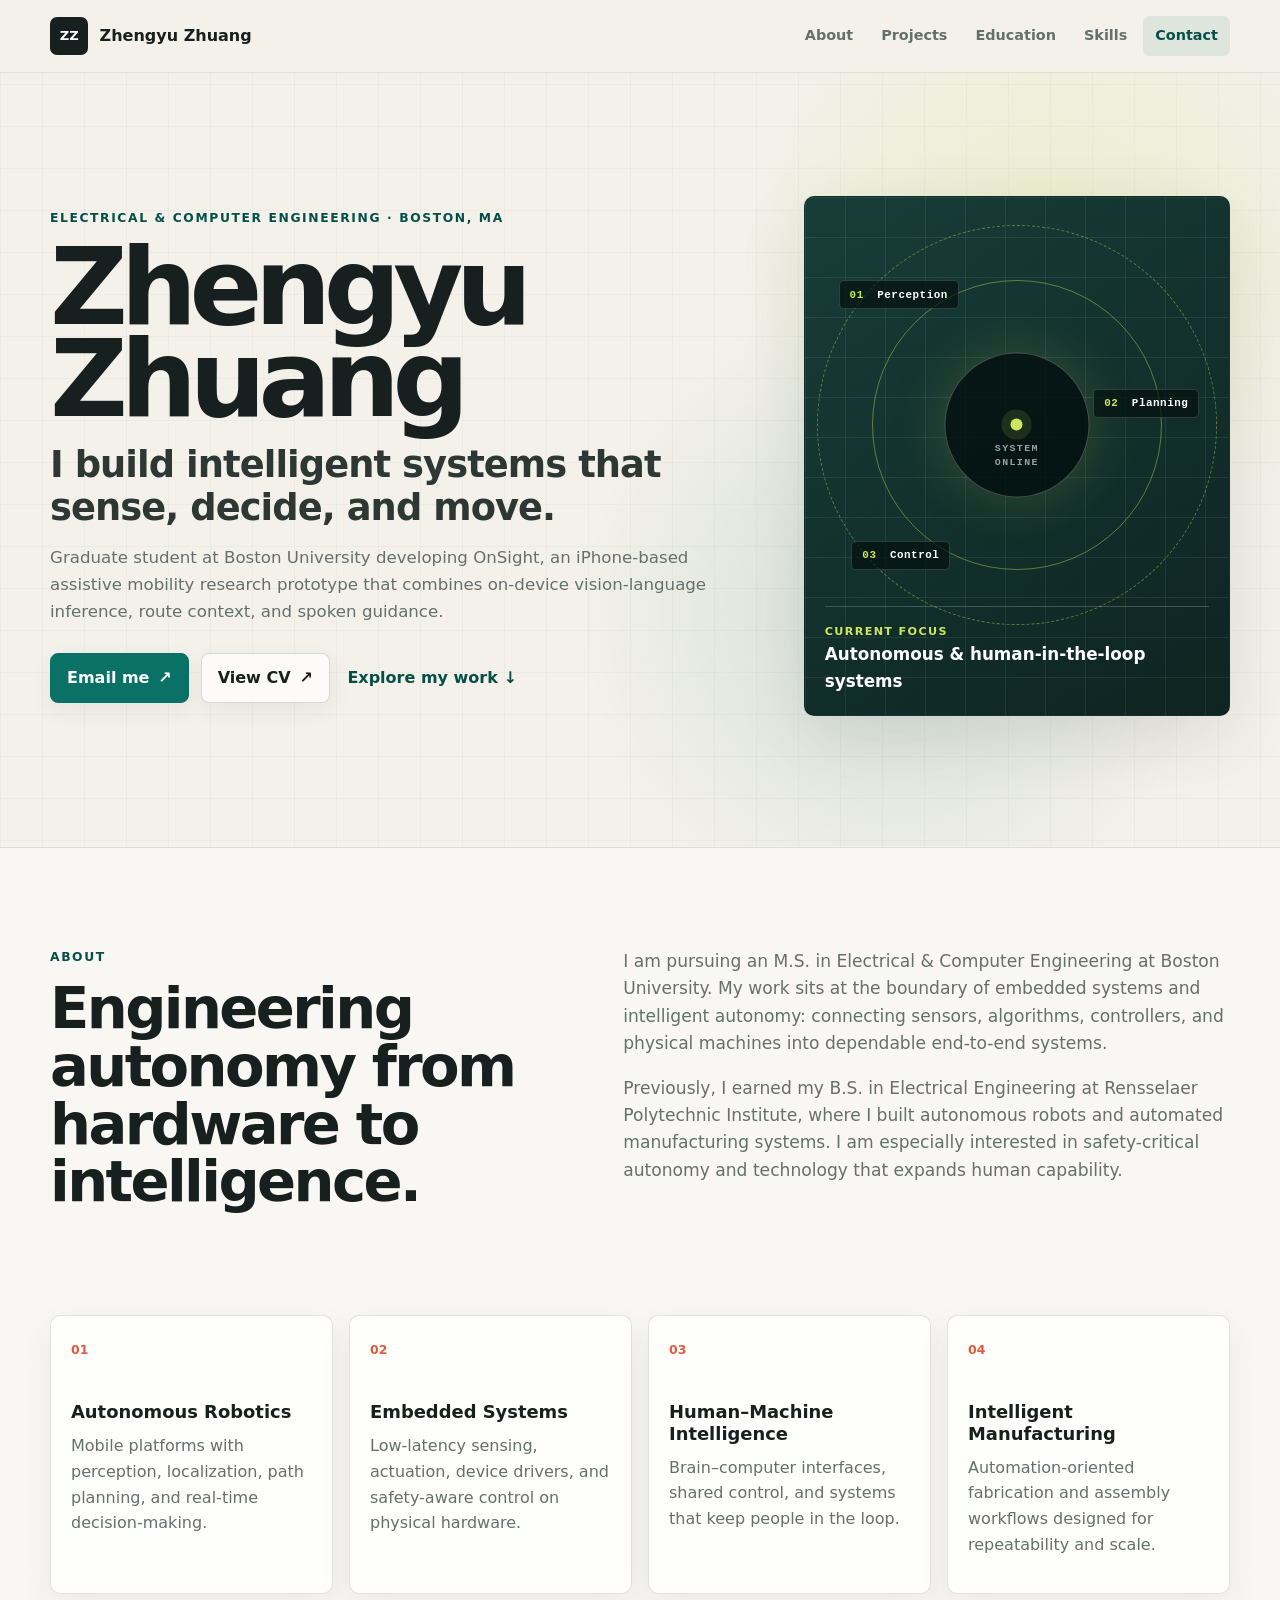
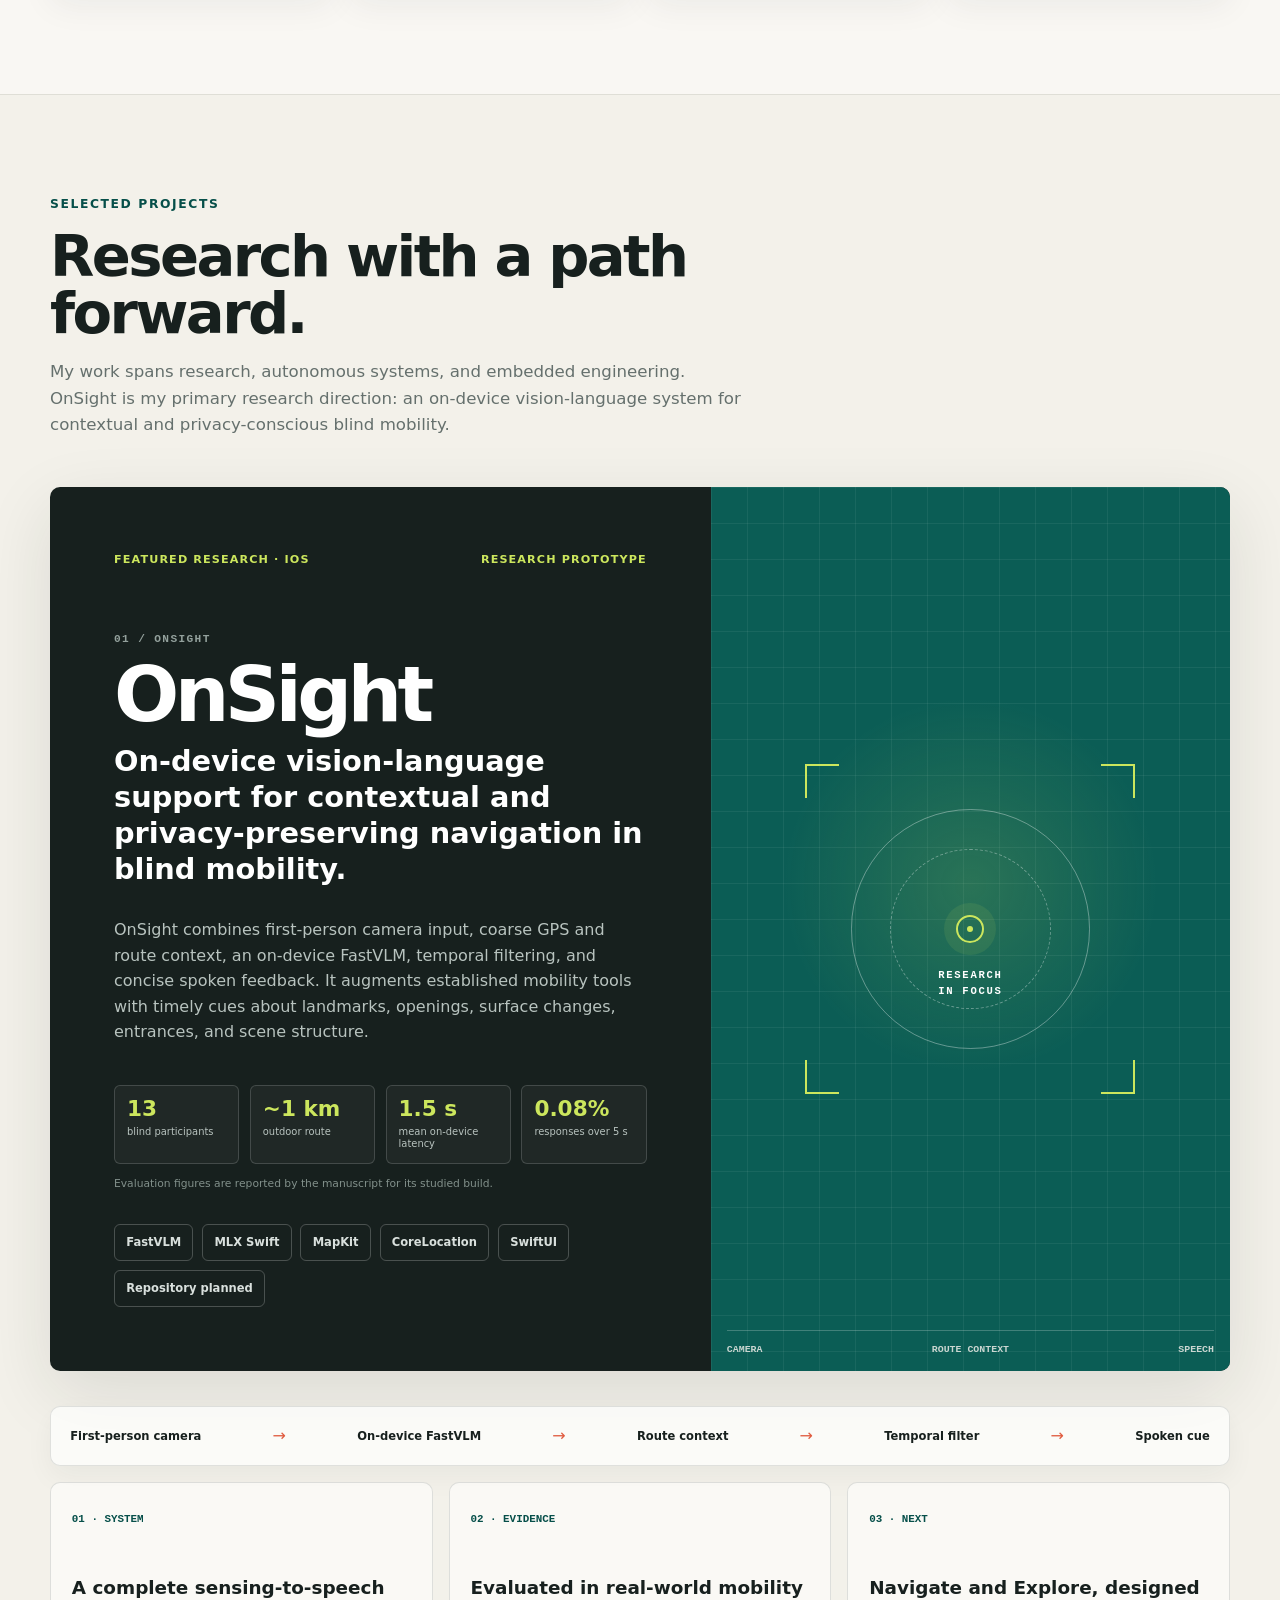
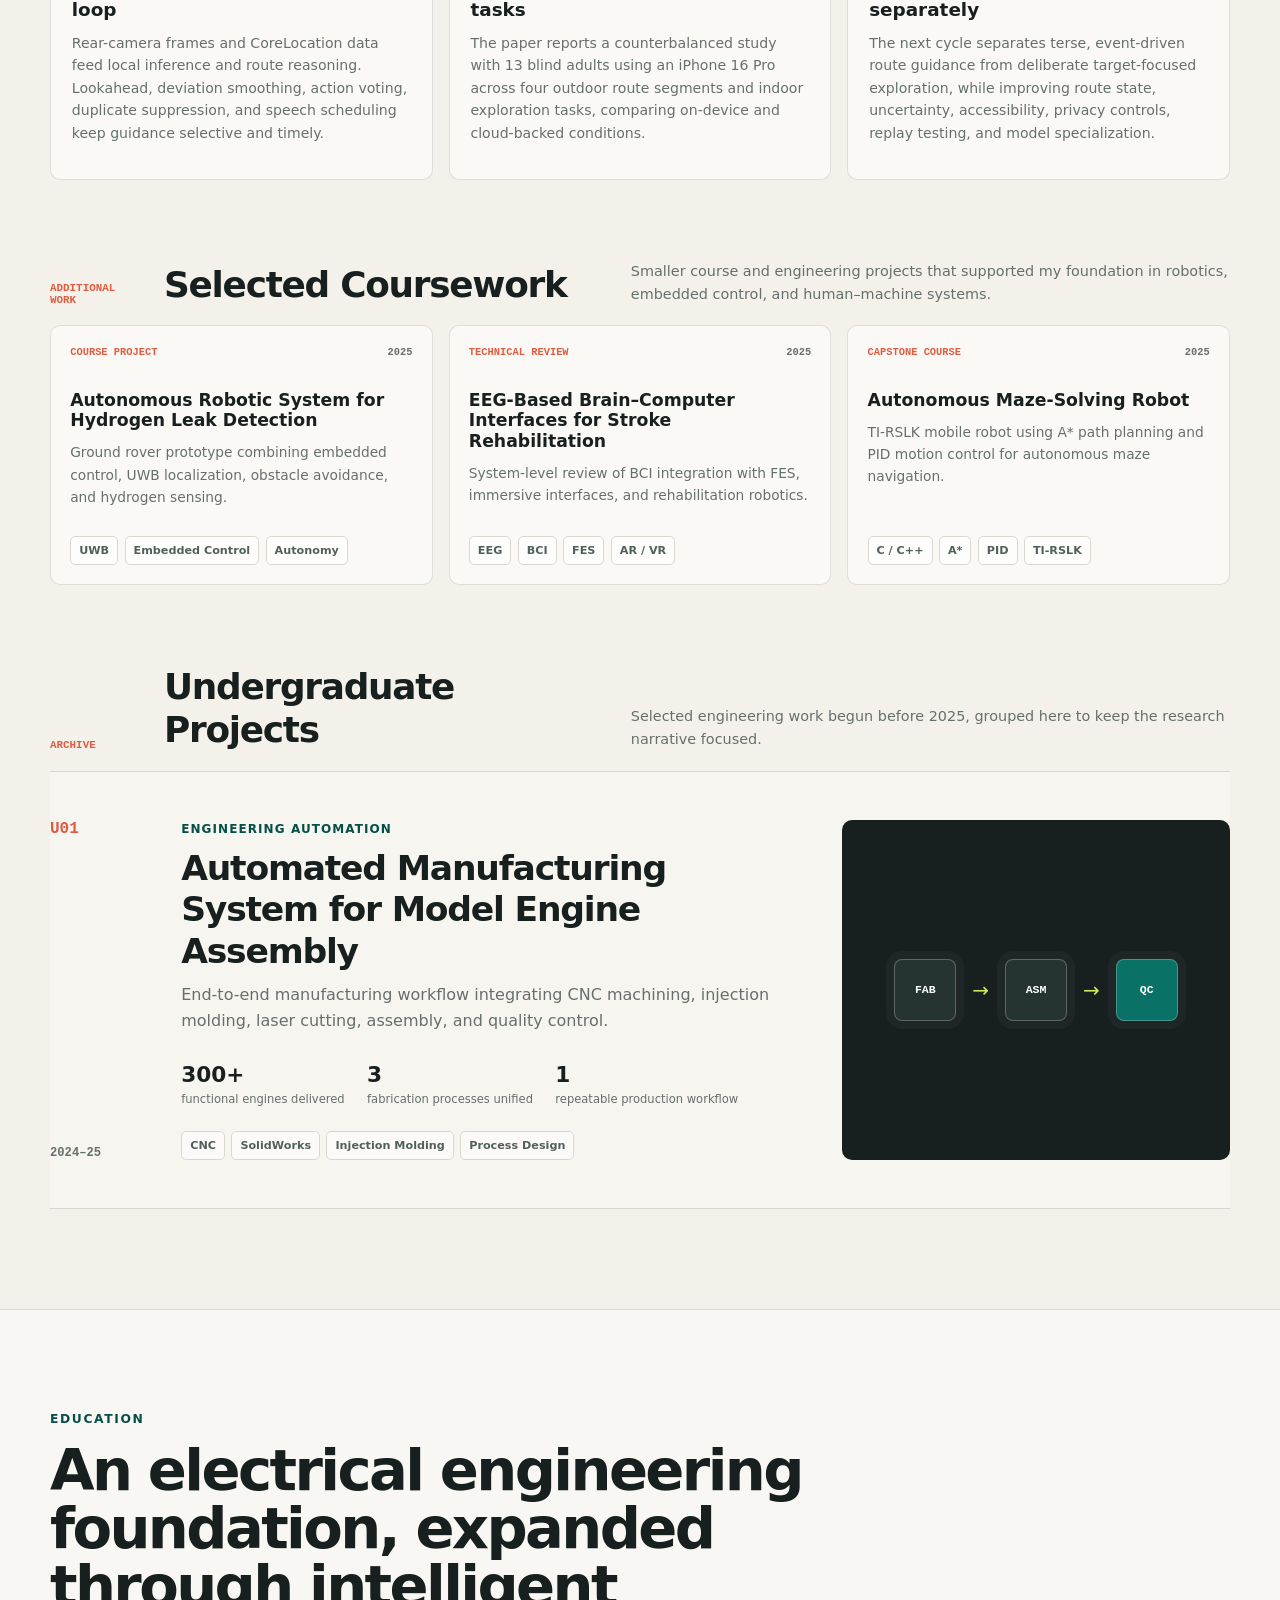
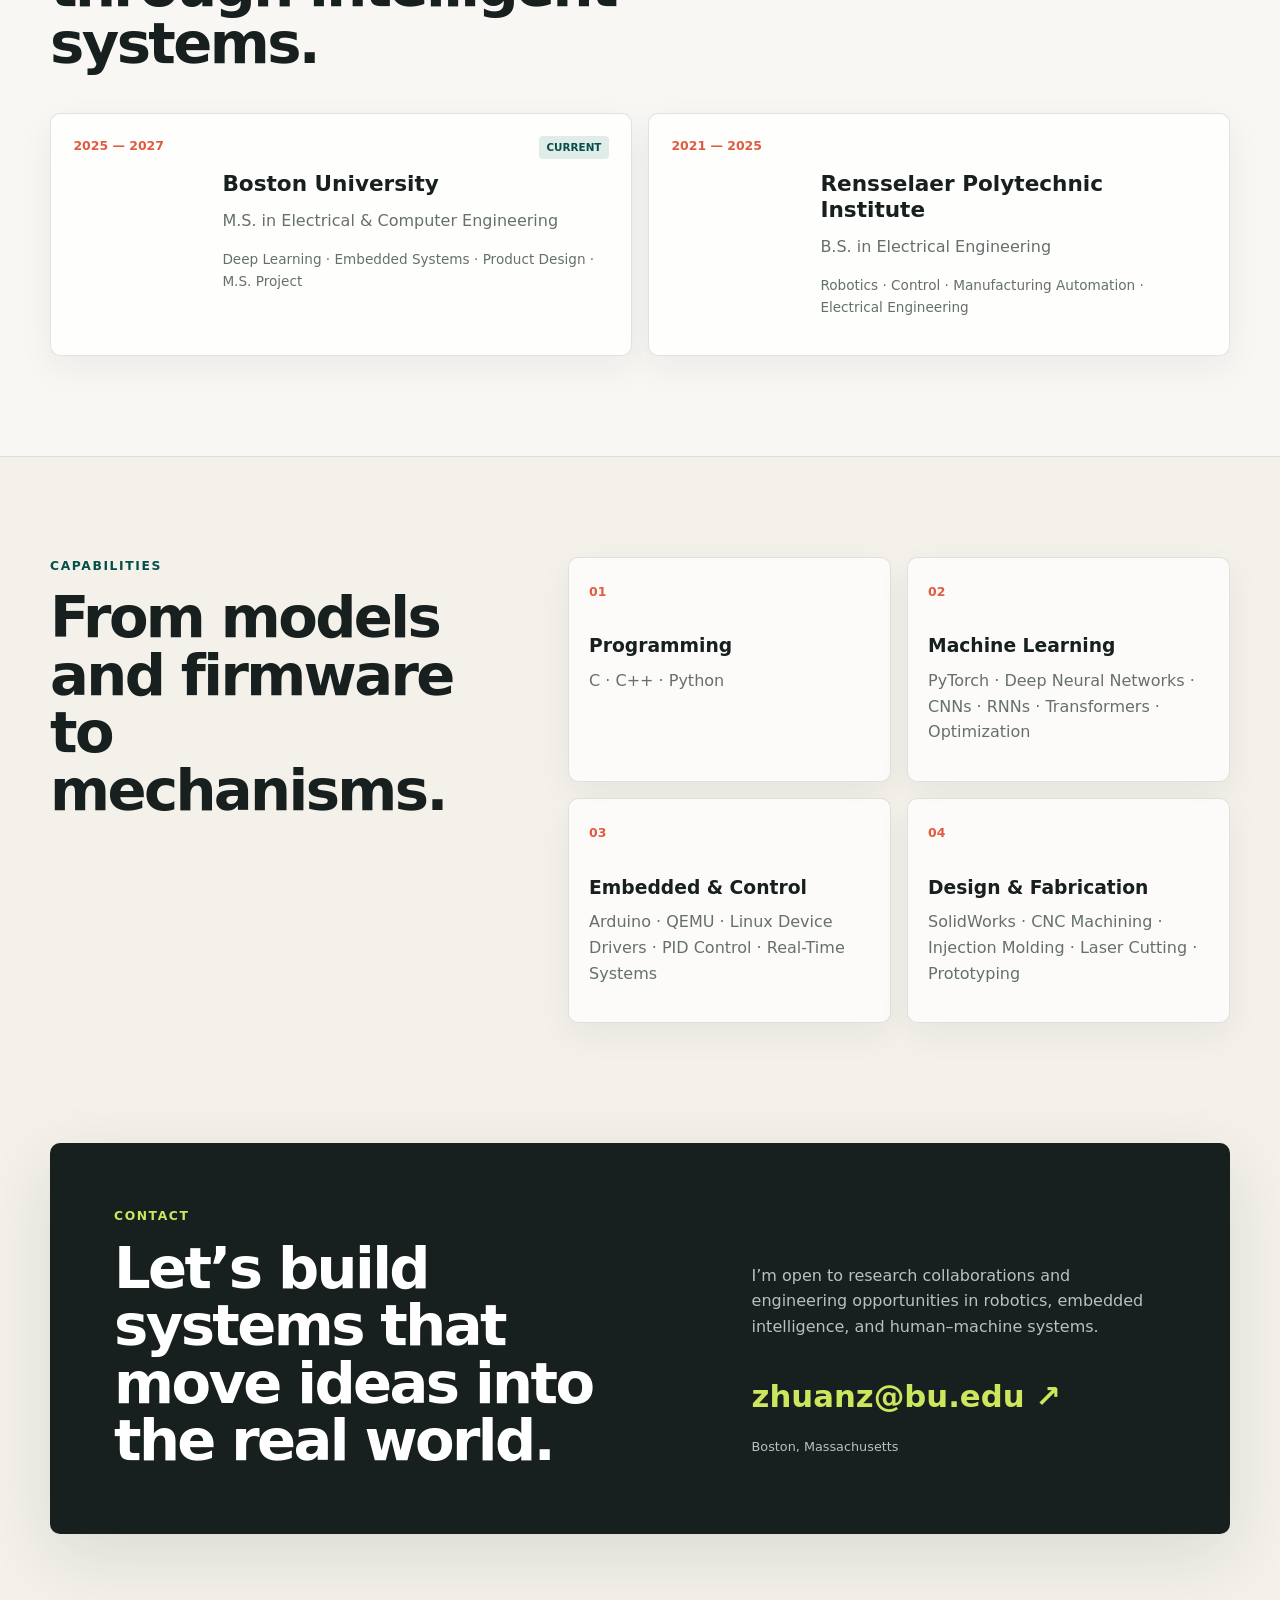
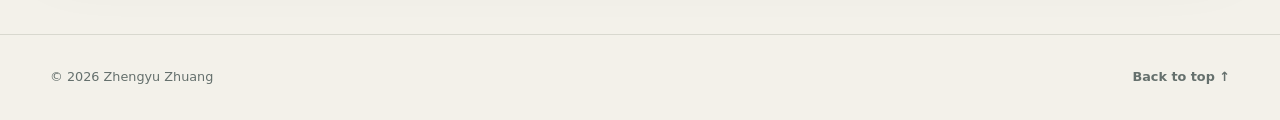
==== commit ab139208: "Expand OnSight research project case study" ====
--- a/index.html
+++ b/index.html
@@ -3,10 +3,11 @@
 <head>
   <meta charset="utf-8">
   <meta name="viewport" content="width=device-width, initial-scale=1">
-  <meta name="description" content="Zhengyu Zhuang — electrical and computer engineering graduate student building autonomous robots, embedded systems, and human-machine interfaces.">
+  <meta name="description" content="Zhengyu Zhuang — electrical and computer engineering graduate student researching OnSight, on-device vision-language assistance for blind mobility.">
   <meta name="theme-color" content="#f3f1ea">
   <title>Zhengyu Zhuang · Robotics & Embedded Intelligence</title>
   <link rel="stylesheet" href="styles.css">
+  <link rel="stylesheet" href="onsight.css">
   <script src="script.js" defer></script>
 </head>
 <body>
@@ -38,7 +39,7 @@
           <p class="eyebrow">Electrical & Computer Engineering · Boston, MA</p>
           <h1 id="hero-title">Zhengyu<br>Zhuang</h1>
           <p class="hero-tagline">I build intelligent systems that sense, decide, and move.</p>
-          <p class="hero-summary">Graduate student at Boston University working across autonomous robotics, embedded control, and human–machine intelligence—from field robots to brain–computer interfaces.</p>
+          <p class="hero-summary">Graduate student at Boston University developing OnSight, an iPhone-based assistive mobility research prototype that combines on-device vision-language inference, route context, and spoken guidance.</p>
           <div class="hero-actions">
             <a class="button button-primary" href="mailto:zhuanz@bu.edu">Email me <span aria-hidden="true">↗</span></a>
             <a class="button" href="assets/Zhengyu_Zhuang_CV.pdf" target="_blank" rel="noopener">View CV <span aria-hidden="true">↗</span></a>
@@ -92,19 +93,25 @@
         <div class="section-heading reveal">
           <p class="eyebrow">Selected projects</p>
           <h2 id="projects-title">Research with a path forward.</h2>
-          <p class="section-intro">My work spans research, autonomous systems, and embedded engineering. OnSight is the paper project I am carrying forward as a longer-term research and development effort.</p>
+          <p class="section-intro">My work spans research, autonomous systems, and embedded engineering. OnSight is my primary research direction: an on-device vision-language system for contextual and privacy-conscious blind mobility.</p>
         </div>
 
         <article class="featured-project reveal" aria-labelledby="onsight-title">
           <div class="featured-project-copy">
-            <div class="featured-meta"><span>Featured paper project</span><span>Ongoing development</span></div>
+            <div class="featured-meta"><span>Featured research · iOS</span><span>Research prototype</span></div>
             <p class="featured-number">01 / ONSIGHT</p>
-            <h3 id="onsight-title">OnSight App</h3>
-            <p class="featured-lead">The central research project I plan to continue developing beyond the paper.</p>
-            <p>OnSight will become the primary home for this line of work: connecting the research motivation, paper, system design, experiments, and future implementation in one place. The technical story and results will be expanded when the paper materials are ready.</p>
-            <div class="featured-actions" aria-label="Planned OnSight resources">
-              <span>Paper details coming soon</span>
-              <span>Repository planned</span>
+            <h3 id="onsight-title">OnSight</h3>
+            <p class="featured-lead">On-device vision-language support for contextual and privacy-preserving navigation in blind mobility.</p>
+            <p>OnSight combines first-person camera input, coarse GPS and route context, an on-device FastVLM, temporal filtering, and concise spoken feedback. It augments established mobility tools with timely cues about landmarks, openings, surface changes, entrances, and scene structure.</p>
+            <div class="onsight-metrics" aria-label="Paper-reported evaluation results">
+              <div><strong>13</strong><span>blind participants</span></div>
+              <div><strong>~1 km</strong><span>outdoor route</span></div>
+              <div><strong>1.5 s</strong><span>mean on-device latency</span></div>
+              <div><strong>0.08%</strong><span>responses over 5 s</span></div>
+            </div>
+            <p class="evidence-note">Evaluation figures are reported by the manuscript for its studied build.</p>
+            <div class="featured-actions" aria-label="OnSight technologies and status">
+              <span>FastVLM</span><span>MLX Swift</span><span>MapKit</span><span>CoreLocation</span><span>SwiftUI</span><span>Repository planned</span>
             </div>
           </div>
           <div class="onsight-graphic" aria-hidden="true">
@@ -113,9 +120,31 @@
               <div class="onsight-target"><i></i></div>
               <p>RESEARCH<br>IN FOCUS</p>
             </div>
-            <div class="onsight-readout"><span>Paper</span><span>System</span><span>Future code</span></div>
+            <div class="onsight-readout"><span>Camera</span><span>Route context</span><span>Speech</span></div>
           </div>
         </article>
+
+        <div class="onsight-pipeline reveal" aria-label="OnSight processing pipeline">
+          <span>First-person camera</span><i>→</i><span>On-device FastVLM</span><i>→</i><span>Route context</span><i>→</i><span>Temporal filter</span><i>→</i><span>Spoken cue</span>
+        </div>
+
+        <div class="onsight-details">
+          <article class="onsight-detail reveal">
+            <span>01 · System</span>
+            <h3>A complete sensing-to-speech loop</h3>
+            <p>Rear-camera frames and CoreLocation data feed local inference and route reasoning. Lookahead, deviation smoothing, action voting, duplicate suppression, and speech scheduling keep guidance selective and timely.</p>
+          </article>
+          <article class="onsight-detail reveal">
+            <span>02 · Evidence</span>
+            <h3>Evaluated in real-world mobility tasks</h3>
+            <p>The paper reports a counterbalanced study with 13 blind adults using an iPhone 16 Pro across four outdoor route segments and indoor exploration tasks, comparing on-device and cloud-backed conditions.</p>
+          </article>
+          <article class="onsight-detail reveal">
+            <span>03 · Next</span>
+            <h3>Navigate and Explore, designed separately</h3>
+            <p>The next cycle separates terse, event-driven route guidance from deliberate target-focused exploration, while improving route state, uncertainty, accessibility, privacy controls, replay testing, and model specialization.</p>
+          </article>
+        </div>
 
         <div class="project-group-heading reveal">
           <span>Additional work</span>
--- a/onsight.css
+++ b/onsight.css
@@ -0,0 +1,125 @@
+.onsight-metrics {
+  display: grid;
+  grid-template-columns: repeat(4, 1fr);
+  gap: 0.65rem;
+  margin: 1.5rem 0;
+}
+
+.onsight-metrics div {
+  padding: 0.75rem;
+  border: 1px solid rgba(255, 255, 255, 0.16);
+  border-radius: 6px;
+  background: rgba(255, 255, 255, 0.04);
+}
+
+.onsight-metrics strong {
+  display: block;
+  color: var(--lime);
+  font-size: 1.35rem;
+  line-height: 1;
+}
+
+.onsight-metrics span {
+  display: block;
+  margin-top: 0.4rem;
+  color: #b8c3bf;
+  font-size: 0.62rem;
+  line-height: 1.25;
+}
+
+.evidence-note {
+  margin: -0.8rem 0 0 !important;
+  color: #82908b !important;
+  font-size: 0.67rem !important;
+}
+
+.onsight-pipeline {
+  display: flex;
+  align-items: center;
+  justify-content: space-between;
+  gap: 0.65rem;
+  margin: -2.8rem 0 1rem;
+  padding: 1rem 1.2rem;
+  border: 1px solid rgba(23, 32, 30, 0.12);
+  border-radius: var(--radius);
+  background: rgba(255, 255, 255, 0.68);
+  box-shadow: 0 10px 28px rgba(23, 32, 30, 0.05);
+}
+
+.onsight-pipeline span {
+  font-size: 0.72rem;
+  font-weight: 850;
+  text-align: center;
+}
+
+.onsight-pipeline i {
+  color: var(--coral);
+  font-style: normal;
+}
+
+.onsight-details {
+  display: grid;
+  grid-template-columns: repeat(3, 1fr);
+  gap: 1rem;
+  margin: 0 0 5rem;
+}
+
+.onsight-detail {
+  min-height: 280px;
+  padding: 1.3rem;
+  border: 1px solid rgba(23, 32, 30, 0.12);
+  border-radius: var(--radius);
+  background: rgba(255, 255, 255, 0.54);
+}
+
+.onsight-detail > span {
+  color: var(--teal-dark);
+  font: 900 0.68rem ui-monospace, monospace;
+  text-transform: uppercase;
+}
+
+.onsight-detail h3 {
+  margin-top: 3rem;
+  font-size: 1.15rem;
+}
+
+.onsight-detail p {
+  color: var(--muted);
+  font-size: 0.88rem;
+}
+
+@media (max-width: 940px) {
+  .onsight-metrics {
+    grid-template-columns: 1fr 1fr;
+  }
+
+  .onsight-pipeline {
+    margin-top: 0;
+    flex-wrap: wrap;
+    justify-content: center;
+  }
+
+  .onsight-details {
+    grid-template-columns: 1fr;
+  }
+
+  .onsight-detail {
+    min-height: 210px;
+  }
+}
+
+@media (max-width: 620px) {
+  .onsight-metrics {
+    grid-template-columns: 1fr 1fr;
+  }
+
+  .onsight-pipeline {
+    align-items: stretch;
+    flex-direction: column;
+  }
+
+  .onsight-pipeline i {
+    transform: rotate(90deg);
+    text-align: center;
+  }
+}
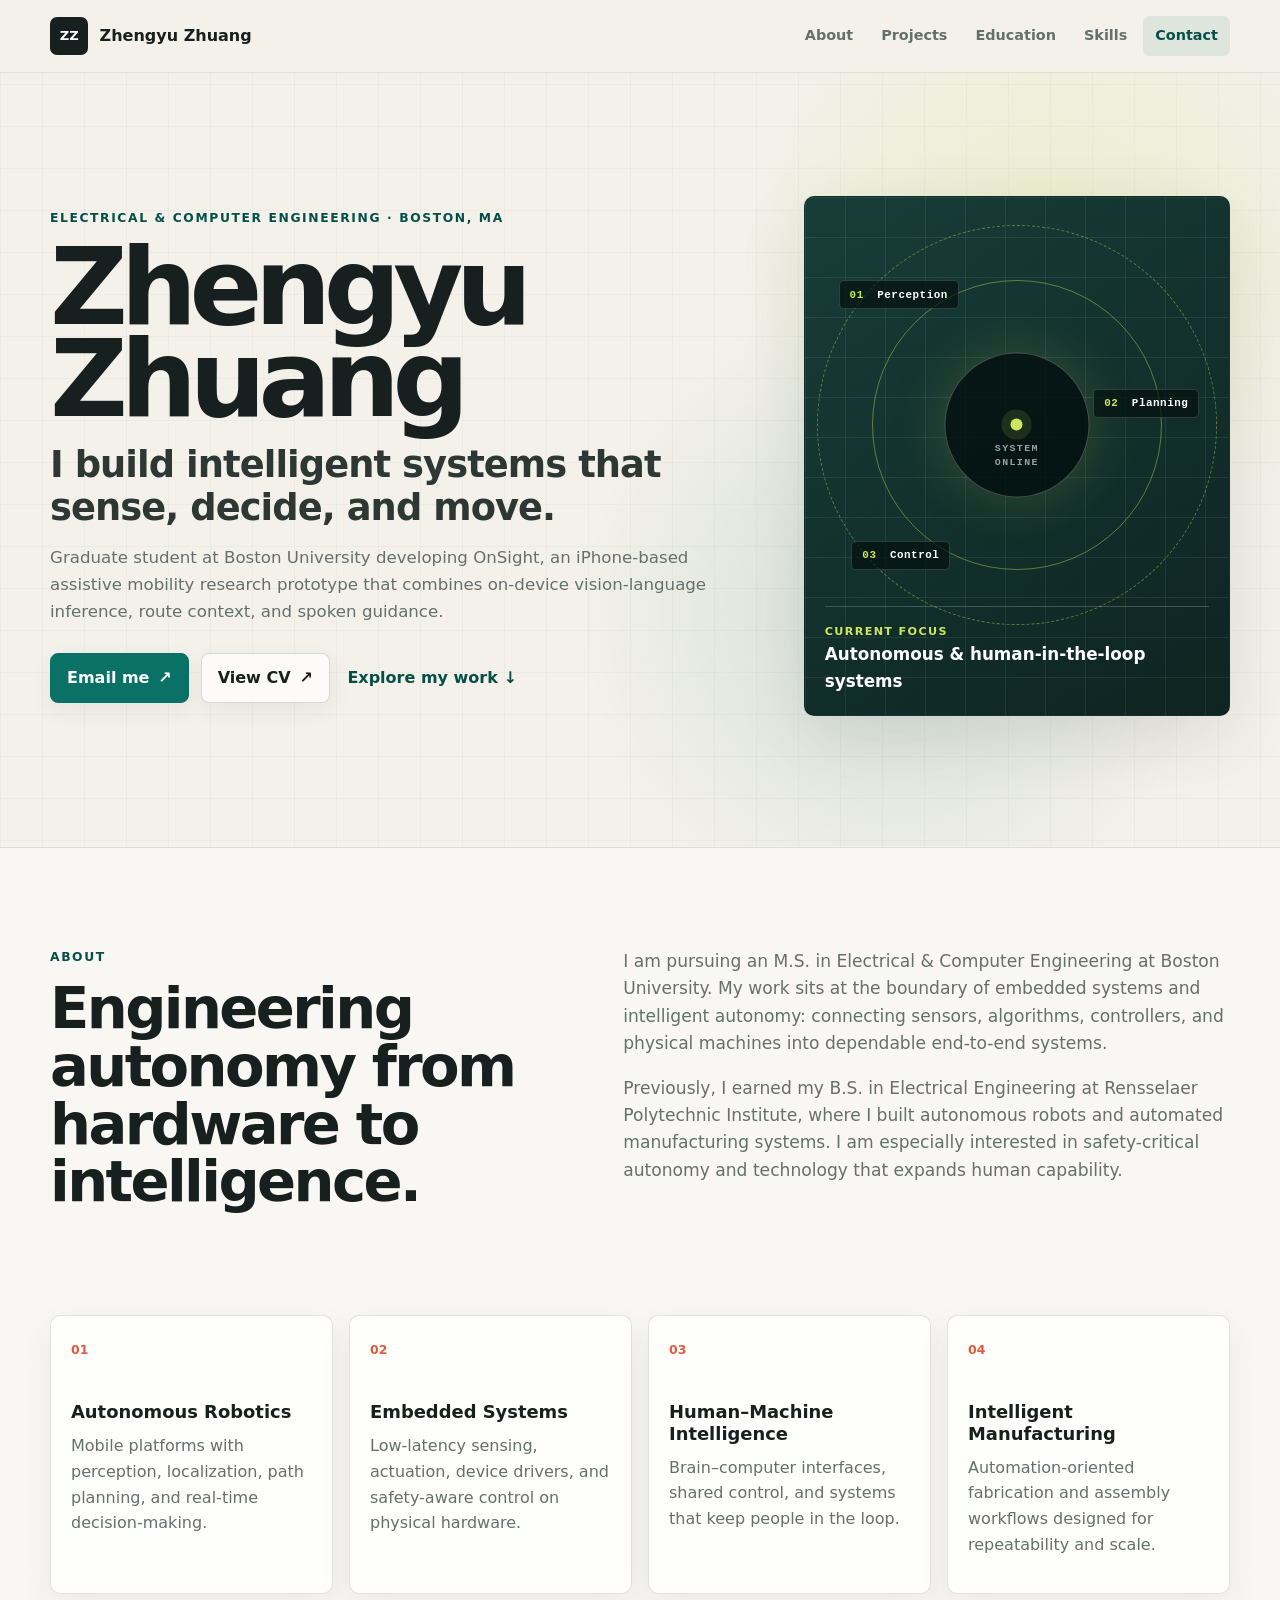
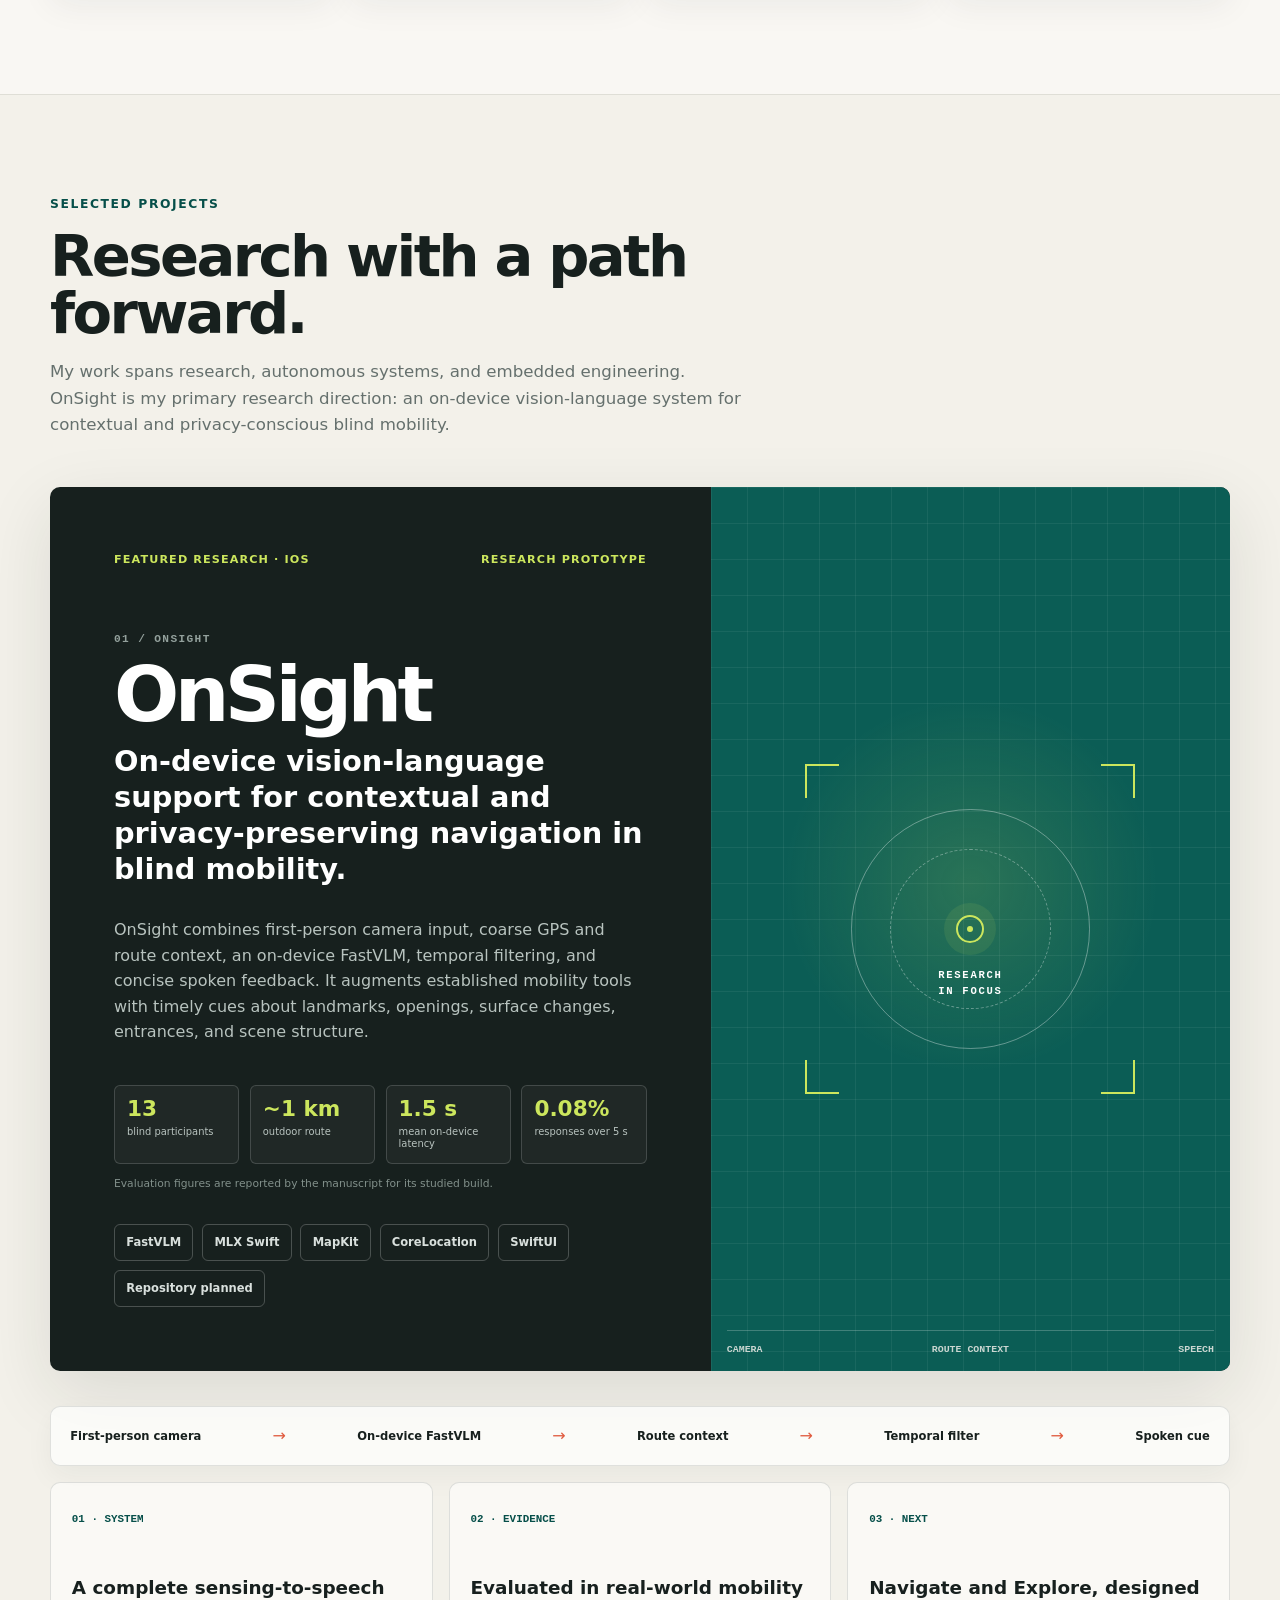
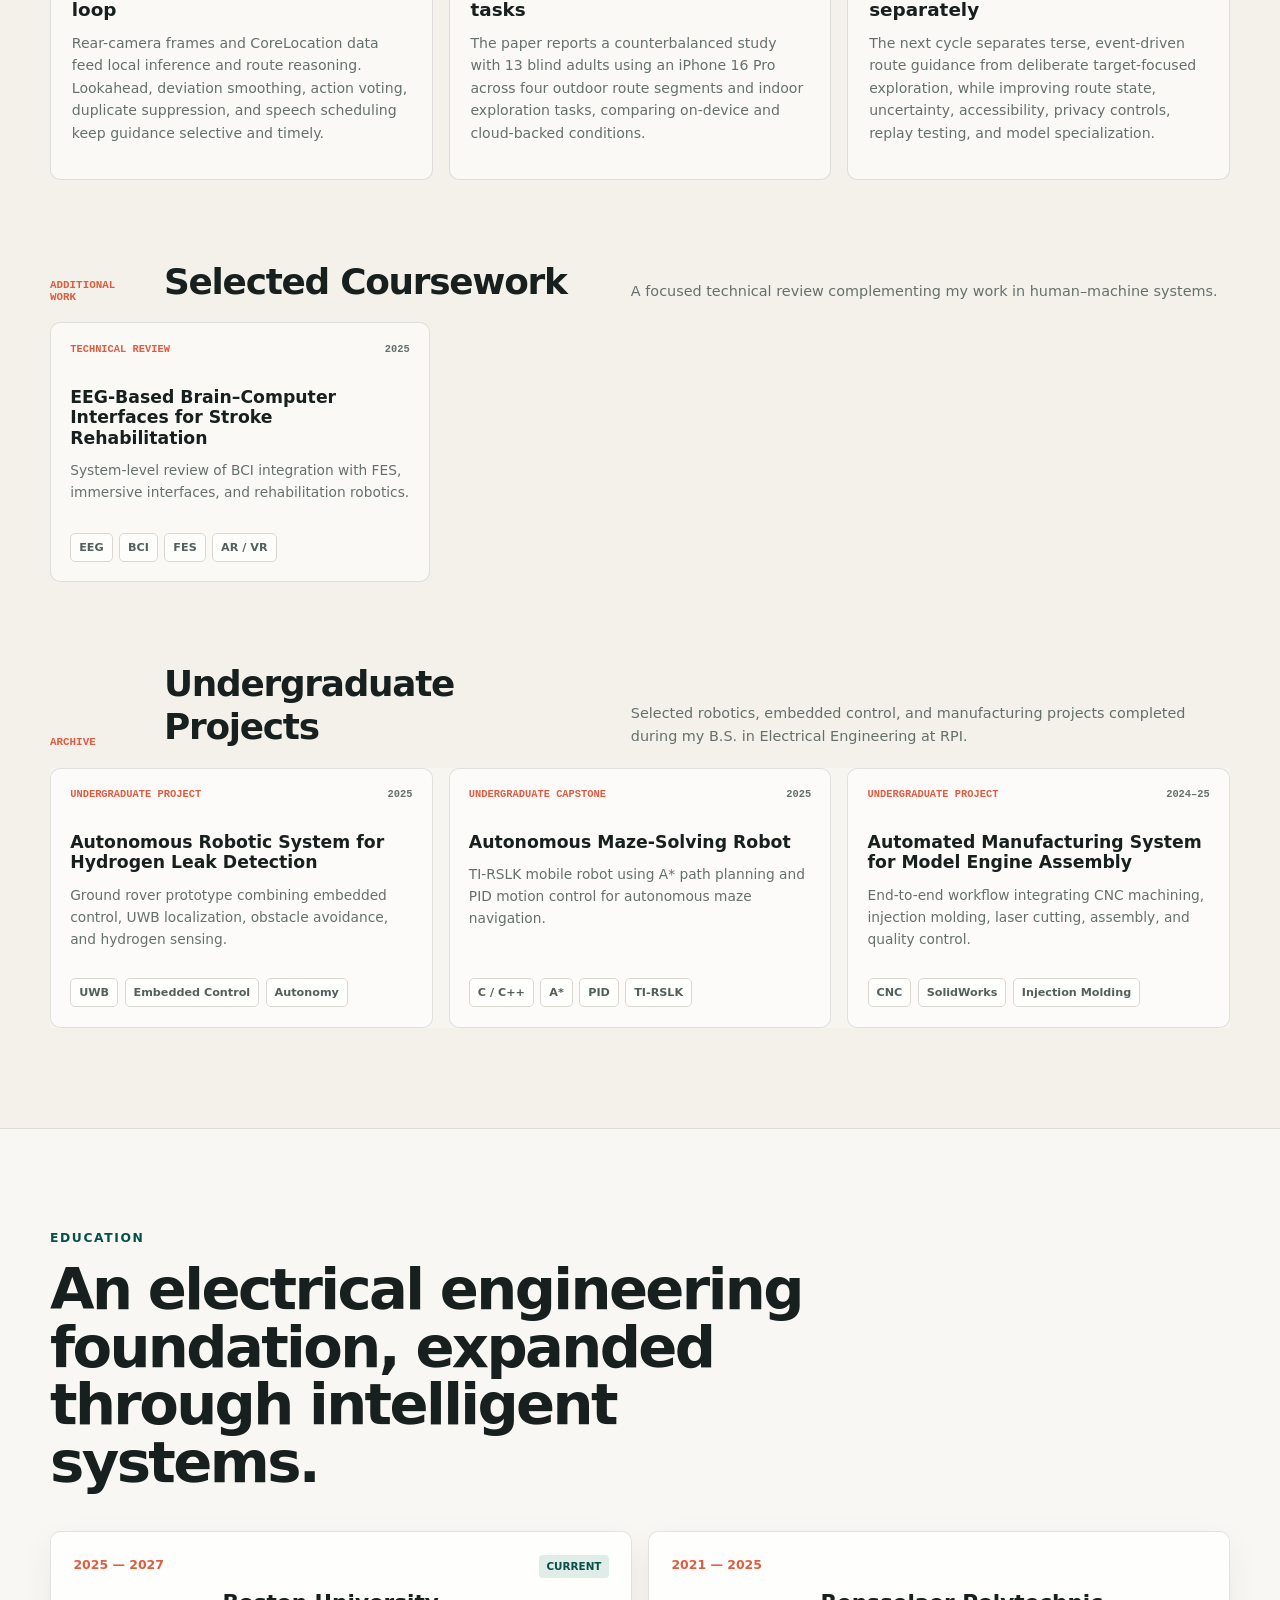
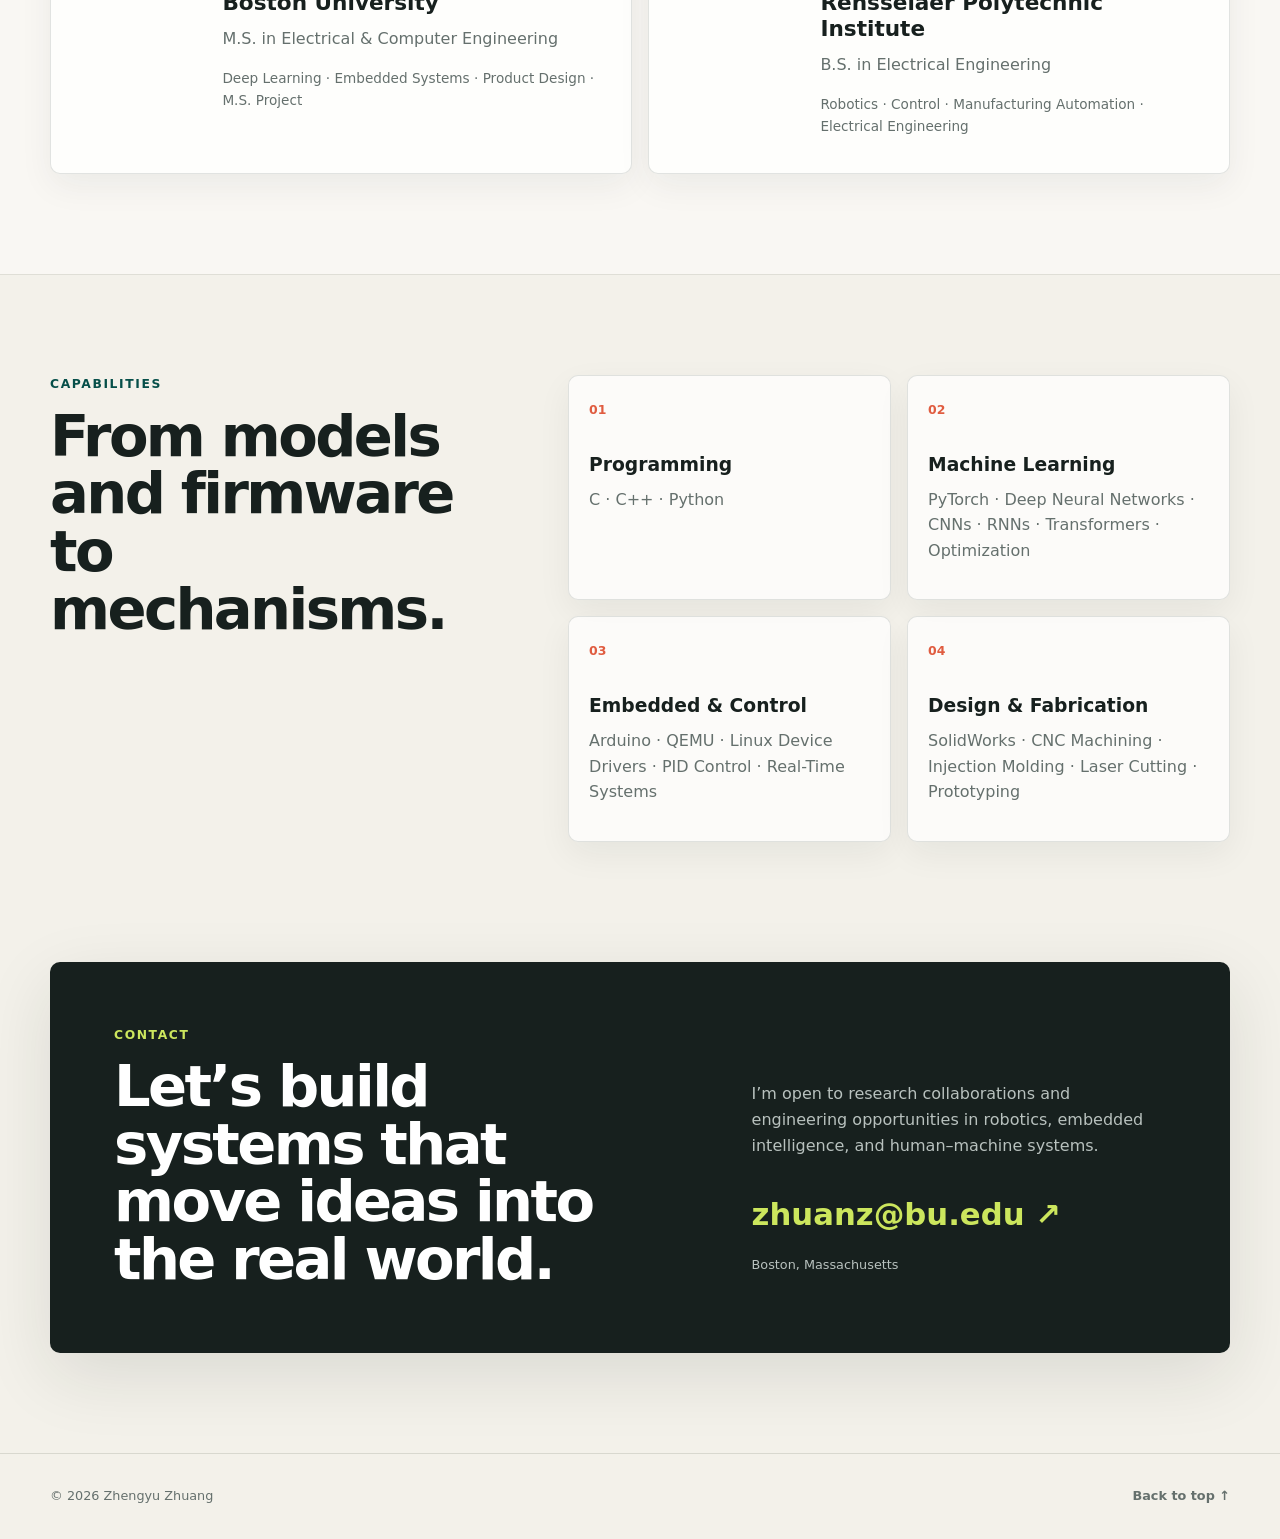
==== commit 81ce89c8: "Reclassify RPI undergraduate projects" ====
--- a/index.html
+++ b/index.html
@@ -149,51 +149,44 @@
         <div class="project-group-heading reveal">
           <span>Additional work</span>
           <h3>Selected Coursework</h3>
-          <p>Smaller course and engineering projects that supported my foundation in robotics, embedded control, and human–machine systems.</p>
-        </div>
-
-        <div class="compact-project-grid">
-          <article class="compact-project reveal">
-            <div class="compact-meta"><span>Course project</span><time>2025</time></div>
-            <h3>Autonomous Robotic System for Hydrogen Leak Detection</h3>
-            <p>Ground rover prototype combining embedded control, UWB localization, obstacle avoidance, and hydrogen sensing.</p>
-            <div class="tag-row"><span>UWB</span><span>Embedded Control</span><span>Autonomy</span></div>
-          </article>
-
+          <p>A focused technical review complementing my work in human–machine systems.</p>
+        </div>
+
+        <div class="compact-project-grid single-project">
           <article class="compact-project reveal">
             <div class="compact-meta"><span>Technical review</span><time>2025</time></div>
             <h3>EEG-Based Brain–Computer Interfaces for Stroke Rehabilitation</h3>
             <p>System-level review of BCI integration with FES, immersive interfaces, and rehabilitation robotics.</p>
             <div class="tag-row"><span>EEG</span><span>BCI</span><span>FES</span><span>AR / VR</span></div>
           </article>
-
-          <article class="compact-project reveal">
-            <div class="compact-meta"><span>Capstone course</span><time>2025</time></div>
+        </div>
+
+        <div class="project-group-heading undergraduate-heading reveal">
+          <span>Archive</span>
+          <h3>Undergraduate Projects</h3>
+          <p>Selected robotics, embedded control, and manufacturing projects completed during my B.S. in Electrical Engineering at RPI.</p>
+        </div>
+
+        <div class="compact-project-grid undergraduate-list">
+          <article class="compact-project reveal">
+            <div class="compact-meta"><span>Undergraduate project</span><time>2025</time></div>
+            <h3>Autonomous Robotic System for Hydrogen Leak Detection</h3>
+            <p>Ground rover prototype combining embedded control, UWB localization, obstacle avoidance, and hydrogen sensing.</p>
+            <div class="tag-row"><span>UWB</span><span>Embedded Control</span><span>Autonomy</span></div>
+          </article>
+
+          <article class="compact-project reveal">
+            <div class="compact-meta"><span>Undergraduate capstone</span><time>2025</time></div>
             <h3>Autonomous Maze-Solving Robot</h3>
             <p>TI-RSLK mobile robot using A* path planning and PID motion control for autonomous maze navigation.</p>
             <div class="tag-row"><span>C / C++</span><span>A*</span><span>PID</span><span>TI-RSLK</span></div>
           </article>
-        </div>
-
-        <div class="project-group-heading undergraduate-heading reveal">
-          <span>Archive</span>
-          <h3>Undergraduate Projects</h3>
-          <p>Selected engineering work begun before 2025, grouped here to keep the research narrative focused.</p>
-        </div>
-
-        <div class="project-list undergraduate-list">
-          <article class="project-card reveal">
-            <div class="project-index"><span>U01</span><span>2024–25</span></div>
-            <div class="project-content">
-              <p class="project-kicker">Engineering automation</p>
-              <h3>Automated Manufacturing System for Model Engine Assembly</h3>
-              <p>End-to-end manufacturing workflow integrating CNC machining, injection molding, laser cutting, assembly, and quality control.</p>
-              <ul class="results"><li><strong>300+</strong><span>functional engines delivered</span></li><li><strong>3</strong><span>fabrication processes unified</span></li><li><strong>1</strong><span>repeatable production workflow</span></li></ul>
-              <div class="tag-row"><span>CNC</span><span>SolidWorks</span><span>Injection Molding</span><span>Process Design</span></div>
-            </div>
-            <div class="project-graphic factory-graphic" aria-hidden="true">
-              <span>FAB</span><i>→</i><span>ASM</span><i>→</i><span>QC</span>
-            </div>
+
+          <article class="compact-project reveal">
+            <div class="compact-meta"><span>Undergraduate project</span><time>2024–25</time></div>
+            <h3>Automated Manufacturing System for Model Engine Assembly</h3>
+            <p>End-to-end workflow integrating CNC machining, injection molding, laser cutting, assembly, and quality control.</p>
+            <div class="tag-row"><span>CNC</span><span>SolidWorks</span><span>Injection Molding</span></div>
           </article>
         </div>
       </div>
--- a/onsight.css
+++ b/onsight.css
@@ -88,6 +88,10 @@
   font-size: 0.88rem;
 }
 
+.single-project {
+  grid-template-columns: minmax(0, 380px);
+}
+
 @media (max-width: 940px) {
   .onsight-metrics {
     grid-template-columns: 1fr 1fr;
@@ -100,6 +104,10 @@
   }
 
   .onsight-details {
+    grid-template-columns: 1fr;
+  }
+
+  .single-project {
     grid-template-columns: 1fr;
   }
 
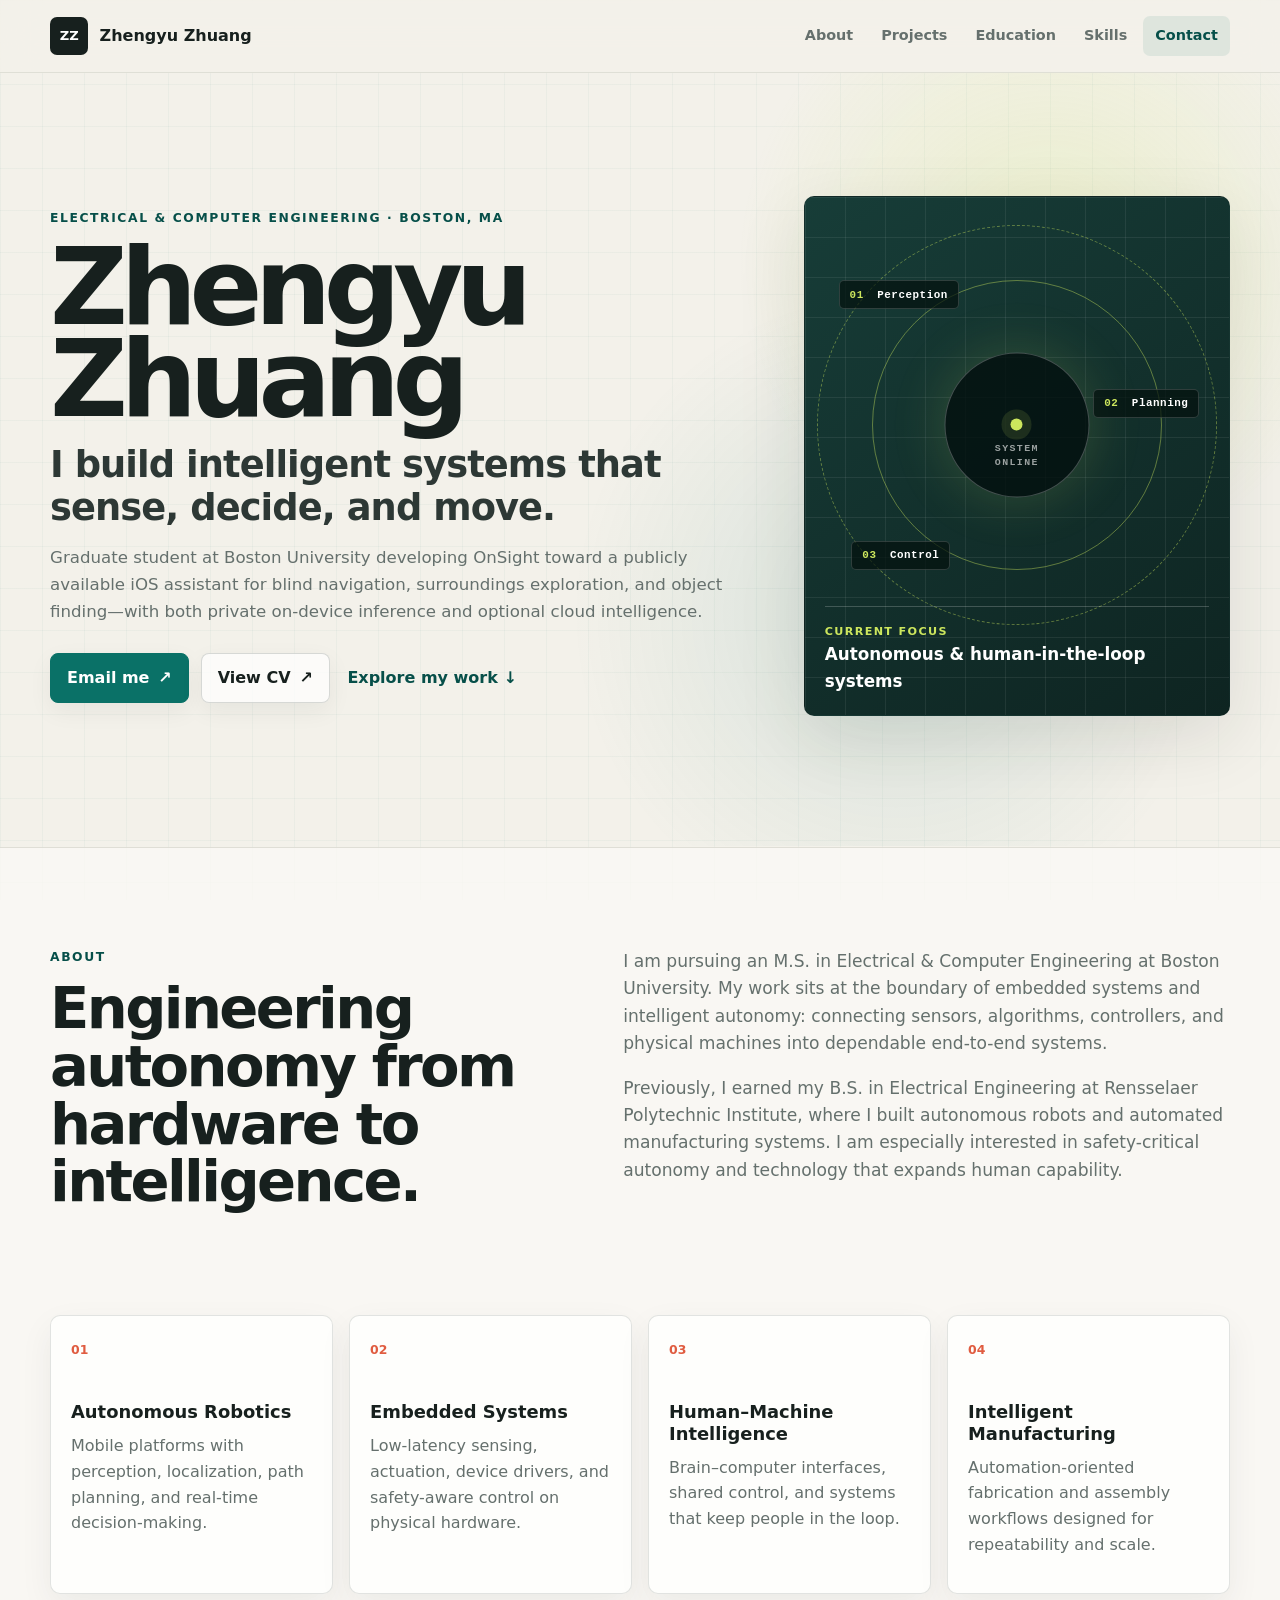
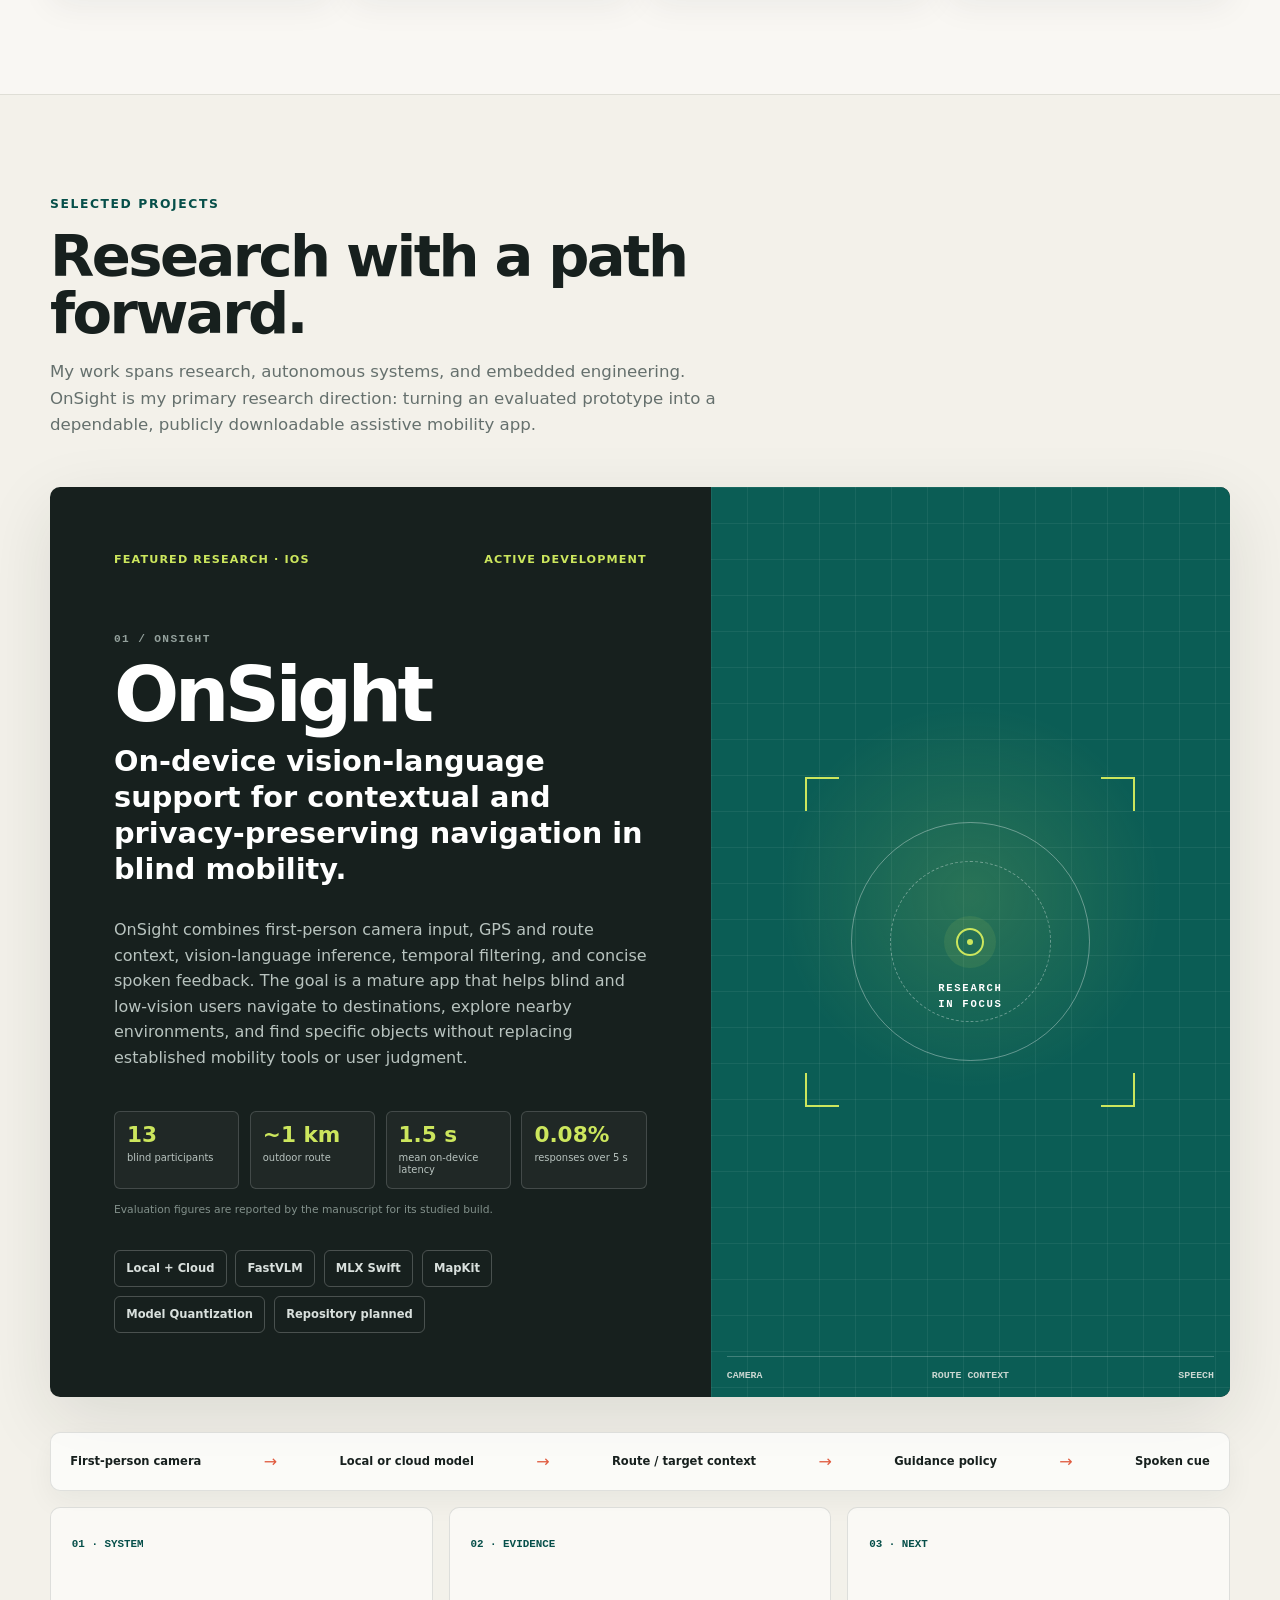
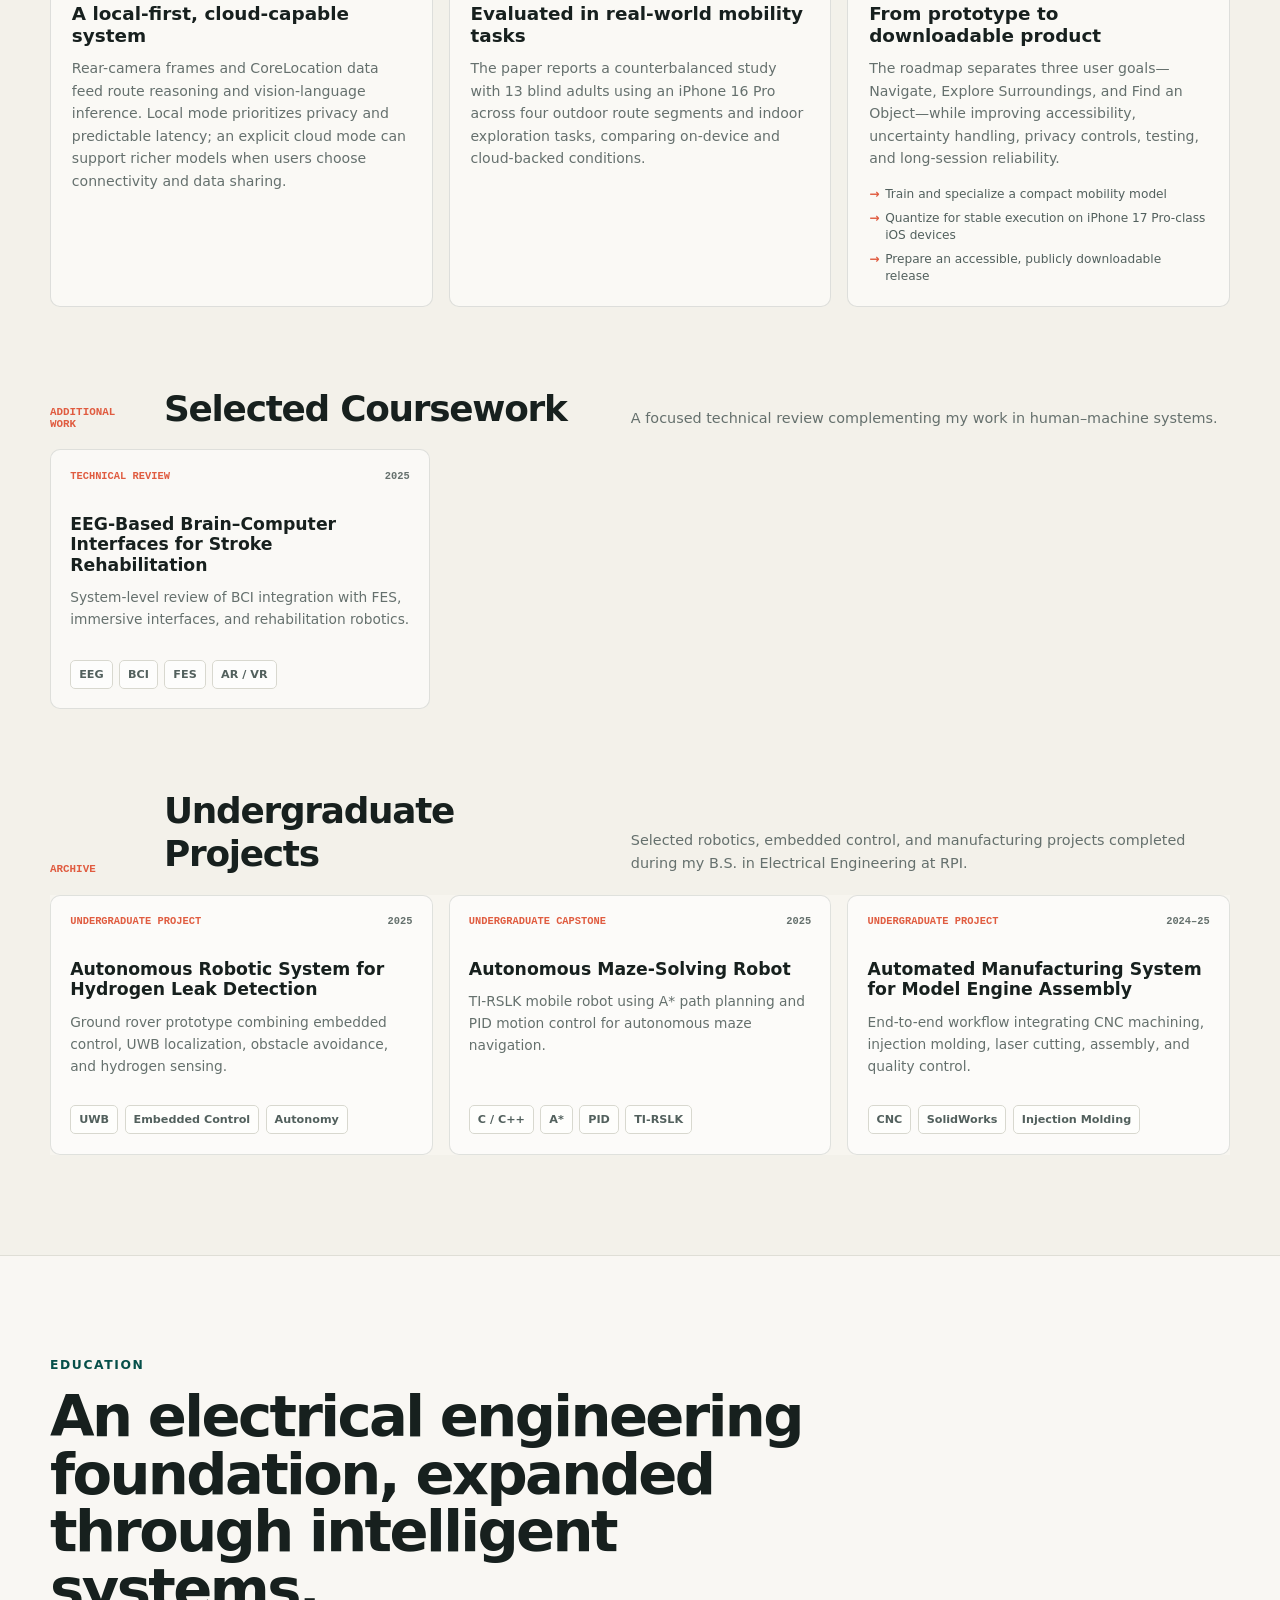
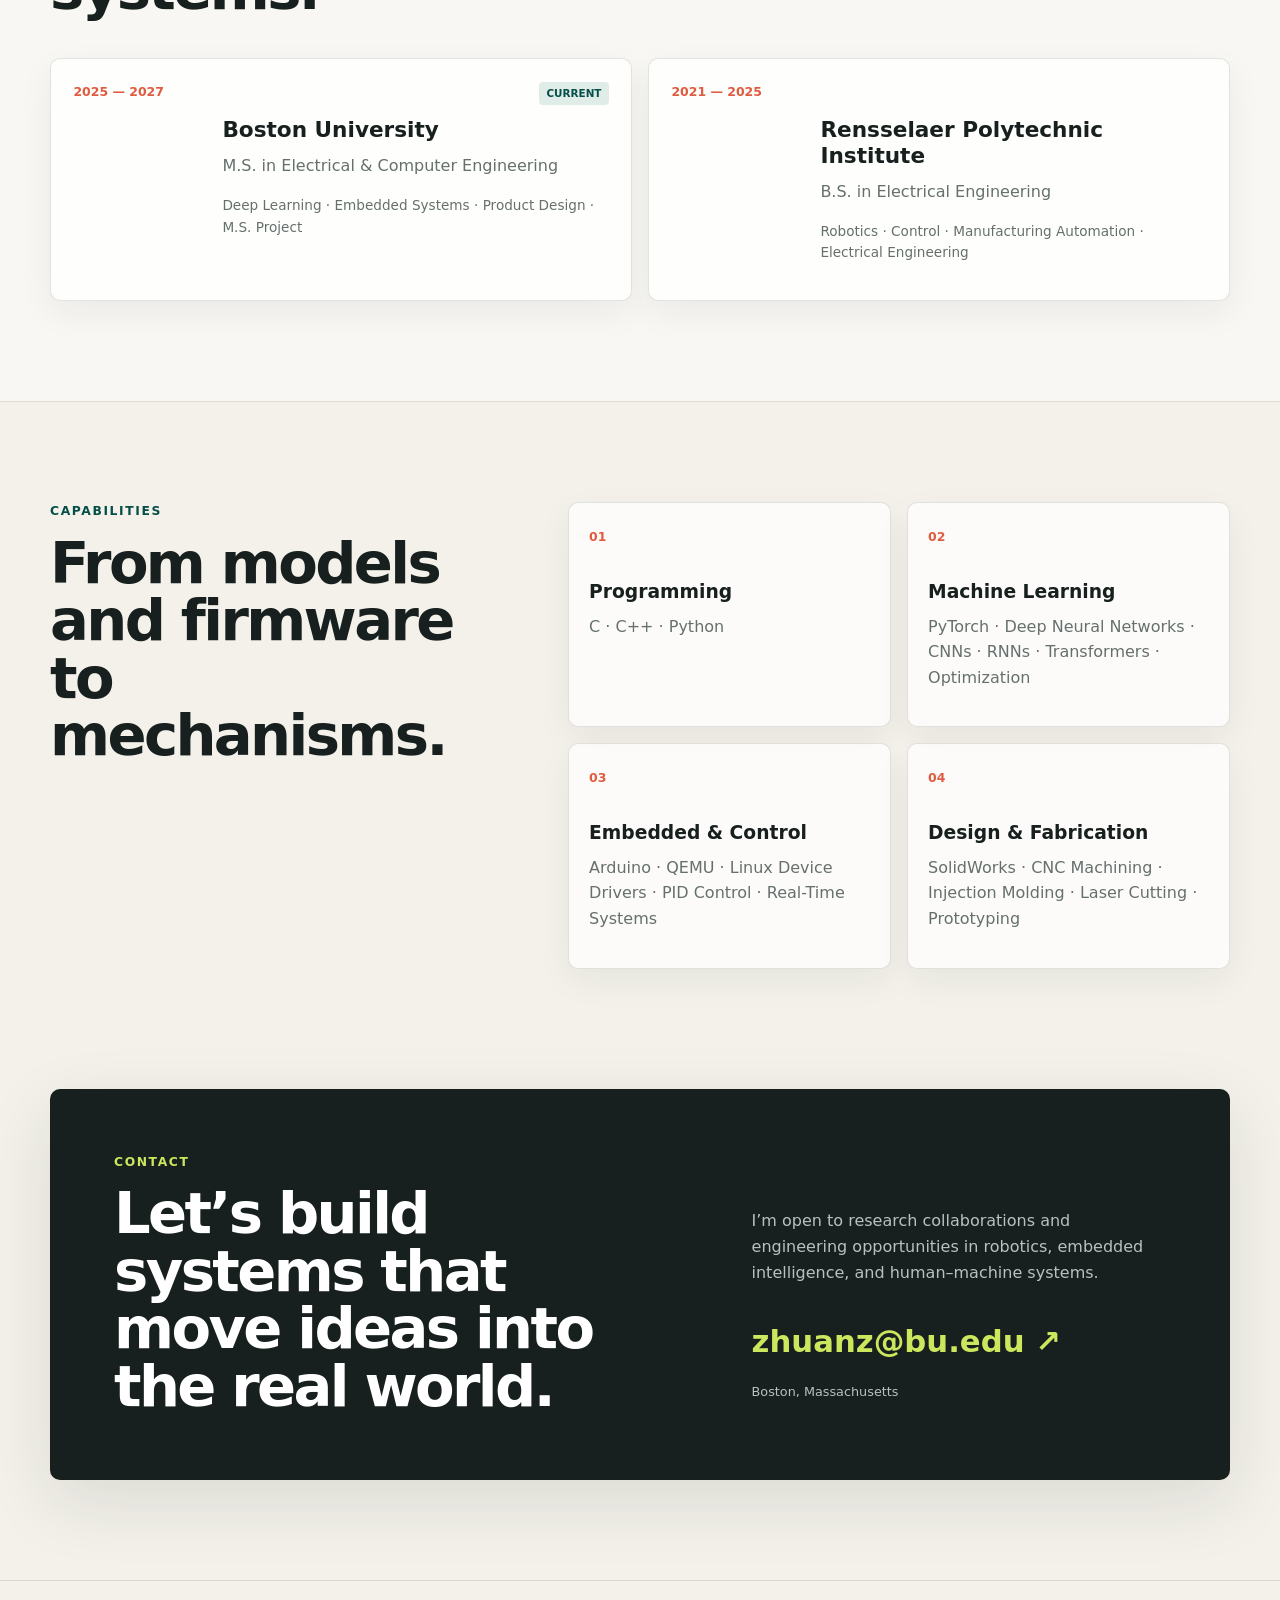
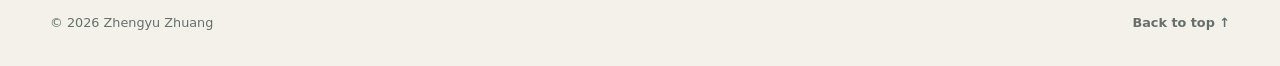
==== commit 0b58b5d0: "Clarify OnSight product vision and model roadmap" ====
--- a/index.html
+++ b/index.html
@@ -3,7 +3,7 @@
 <head>
   <meta charset="utf-8">
   <meta name="viewport" content="width=device-width, initial-scale=1">
-  <meta name="description" content="Zhengyu Zhuang — electrical and computer engineering graduate student researching OnSight, on-device vision-language assistance for blind mobility.">
+  <meta name="description" content="Zhengyu Zhuang — developing OnSight, a local-and-cloud iOS assistant for blind navigation, surroundings exploration, and object finding.">
   <meta name="theme-color" content="#f3f1ea">
   <title>Zhengyu Zhuang · Robotics & Embedded Intelligence</title>
   <link rel="stylesheet" href="styles.css">
@@ -39,7 +39,7 @@
           <p class="eyebrow">Electrical & Computer Engineering · Boston, MA</p>
           <h1 id="hero-title">Zhengyu<br>Zhuang</h1>
           <p class="hero-tagline">I build intelligent systems that sense, decide, and move.</p>
-          <p class="hero-summary">Graduate student at Boston University developing OnSight, an iPhone-based assistive mobility research prototype that combines on-device vision-language inference, route context, and spoken guidance.</p>
+          <p class="hero-summary">Graduate student at Boston University developing OnSight toward a publicly available iOS assistant for blind navigation, surroundings exploration, and object finding—with both private on-device inference and optional cloud intelligence.</p>
           <div class="hero-actions">
             <a class="button button-primary" href="mailto:zhuanz@bu.edu">Email me <span aria-hidden="true">↗</span></a>
             <a class="button" href="assets/Zhengyu_Zhuang_CV.pdf" target="_blank" rel="noopener">View CV <span aria-hidden="true">↗</span></a>
@@ -93,16 +93,16 @@
         <div class="section-heading reveal">
           <p class="eyebrow">Selected projects</p>
           <h2 id="projects-title">Research with a path forward.</h2>
-          <p class="section-intro">My work spans research, autonomous systems, and embedded engineering. OnSight is my primary research direction: an on-device vision-language system for contextual and privacy-conscious blind mobility.</p>
+          <p class="section-intro">My work spans research, autonomous systems, and embedded engineering. OnSight is my primary research direction: turning an evaluated prototype into a dependable, publicly downloadable assistive mobility app.</p>
         </div>
 
         <article class="featured-project reveal" aria-labelledby="onsight-title">
           <div class="featured-project-copy">
-            <div class="featured-meta"><span>Featured research · iOS</span><span>Research prototype</span></div>
+            <div class="featured-meta"><span>Featured research · iOS</span><span>Active development</span></div>
             <p class="featured-number">01 / ONSIGHT</p>
             <h3 id="onsight-title">OnSight</h3>
             <p class="featured-lead">On-device vision-language support for contextual and privacy-preserving navigation in blind mobility.</p>
-            <p>OnSight combines first-person camera input, coarse GPS and route context, an on-device FastVLM, temporal filtering, and concise spoken feedback. It augments established mobility tools with timely cues about landmarks, openings, surface changes, entrances, and scene structure.</p>
+            <p>OnSight combines first-person camera input, GPS and route context, vision-language inference, temporal filtering, and concise spoken feedback. The goal is a mature app that helps blind and low-vision users navigate to destinations, explore nearby environments, and find specific objects without replacing established mobility tools or user judgment.</p>
             <div class="onsight-metrics" aria-label="Paper-reported evaluation results">
               <div><strong>13</strong><span>blind participants</span></div>
               <div><strong>~1 km</strong><span>outdoor route</span></div>
@@ -111,7 +111,7 @@
             </div>
             <p class="evidence-note">Evaluation figures are reported by the manuscript for its studied build.</p>
             <div class="featured-actions" aria-label="OnSight technologies and status">
-              <span>FastVLM</span><span>MLX Swift</span><span>MapKit</span><span>CoreLocation</span><span>SwiftUI</span><span>Repository planned</span>
+              <span>Local + Cloud</span><span>FastVLM</span><span>MLX Swift</span><span>MapKit</span><span>Model Quantization</span><span>Repository planned</span>
             </div>
           </div>
           <div class="onsight-graphic" aria-hidden="true">
@@ -125,14 +125,14 @@
         </article>
 
         <div class="onsight-pipeline reveal" aria-label="OnSight processing pipeline">
-          <span>First-person camera</span><i>→</i><span>On-device FastVLM</span><i>→</i><span>Route context</span><i>→</i><span>Temporal filter</span><i>→</i><span>Spoken cue</span>
+          <span>First-person camera</span><i>→</i><span>Local or cloud model</span><i>→</i><span>Route / target context</span><i>→</i><span>Guidance policy</span><i>→</i><span>Spoken cue</span>
         </div>
 
         <div class="onsight-details">
           <article class="onsight-detail reveal">
             <span>01 · System</span>
-            <h3>A complete sensing-to-speech loop</h3>
-            <p>Rear-camera frames and CoreLocation data feed local inference and route reasoning. Lookahead, deviation smoothing, action voting, duplicate suppression, and speech scheduling keep guidance selective and timely.</p>
+            <h3>A local-first, cloud-capable system</h3>
+            <p>Rear-camera frames and CoreLocation data feed route reasoning and vision-language inference. Local mode prioritizes privacy and predictable latency; an explicit cloud mode can support richer models when users choose connectivity and data sharing.</p>
           </article>
           <article class="onsight-detail reveal">
             <span>02 · Evidence</span>
@@ -141,8 +141,13 @@
           </article>
           <article class="onsight-detail reveal">
             <span>03 · Next</span>
-            <h3>Navigate and Explore, designed separately</h3>
-            <p>The next cycle separates terse, event-driven route guidance from deliberate target-focused exploration, while improving route state, uncertainty, accessibility, privacy controls, replay testing, and model specialization.</p>
+            <h3>From prototype to downloadable product</h3>
+            <p>The roadmap separates three user goals—Navigate, Explore Surroundings, and Find an Object—while improving accessibility, uncertainty handling, privacy controls, testing, and long-session reliability.</p>
+            <div class="roadmap-list" aria-label="OnSight development goals">
+              <span>Train and specialize a compact mobility model</span>
+              <span>Quantize for stable execution on iPhone 17 Pro-class iOS devices</span>
+              <span>Prepare an accessible, publicly downloadable release</span>
+            </div>
           </article>
         </div>
 
--- a/onsight.css
+++ b/onsight.css
@@ -88,6 +88,28 @@
   font-size: 0.88rem;
 }
 
+.roadmap-list {
+  display: grid;
+  gap: 0.45rem;
+  margin-top: 1rem;
+}
+
+.roadmap-list span {
+  position: relative;
+  padding-left: 1rem;
+  color: #52605d;
+  font-size: 0.76rem;
+  line-height: 1.4;
+}
+
+.roadmap-list span::before {
+  content: "→";
+  position: absolute;
+  left: 0;
+  color: var(--coral);
+  font-weight: 900;
+}
+
 .single-project {
   grid-template-columns: minmax(0, 380px);
 }
